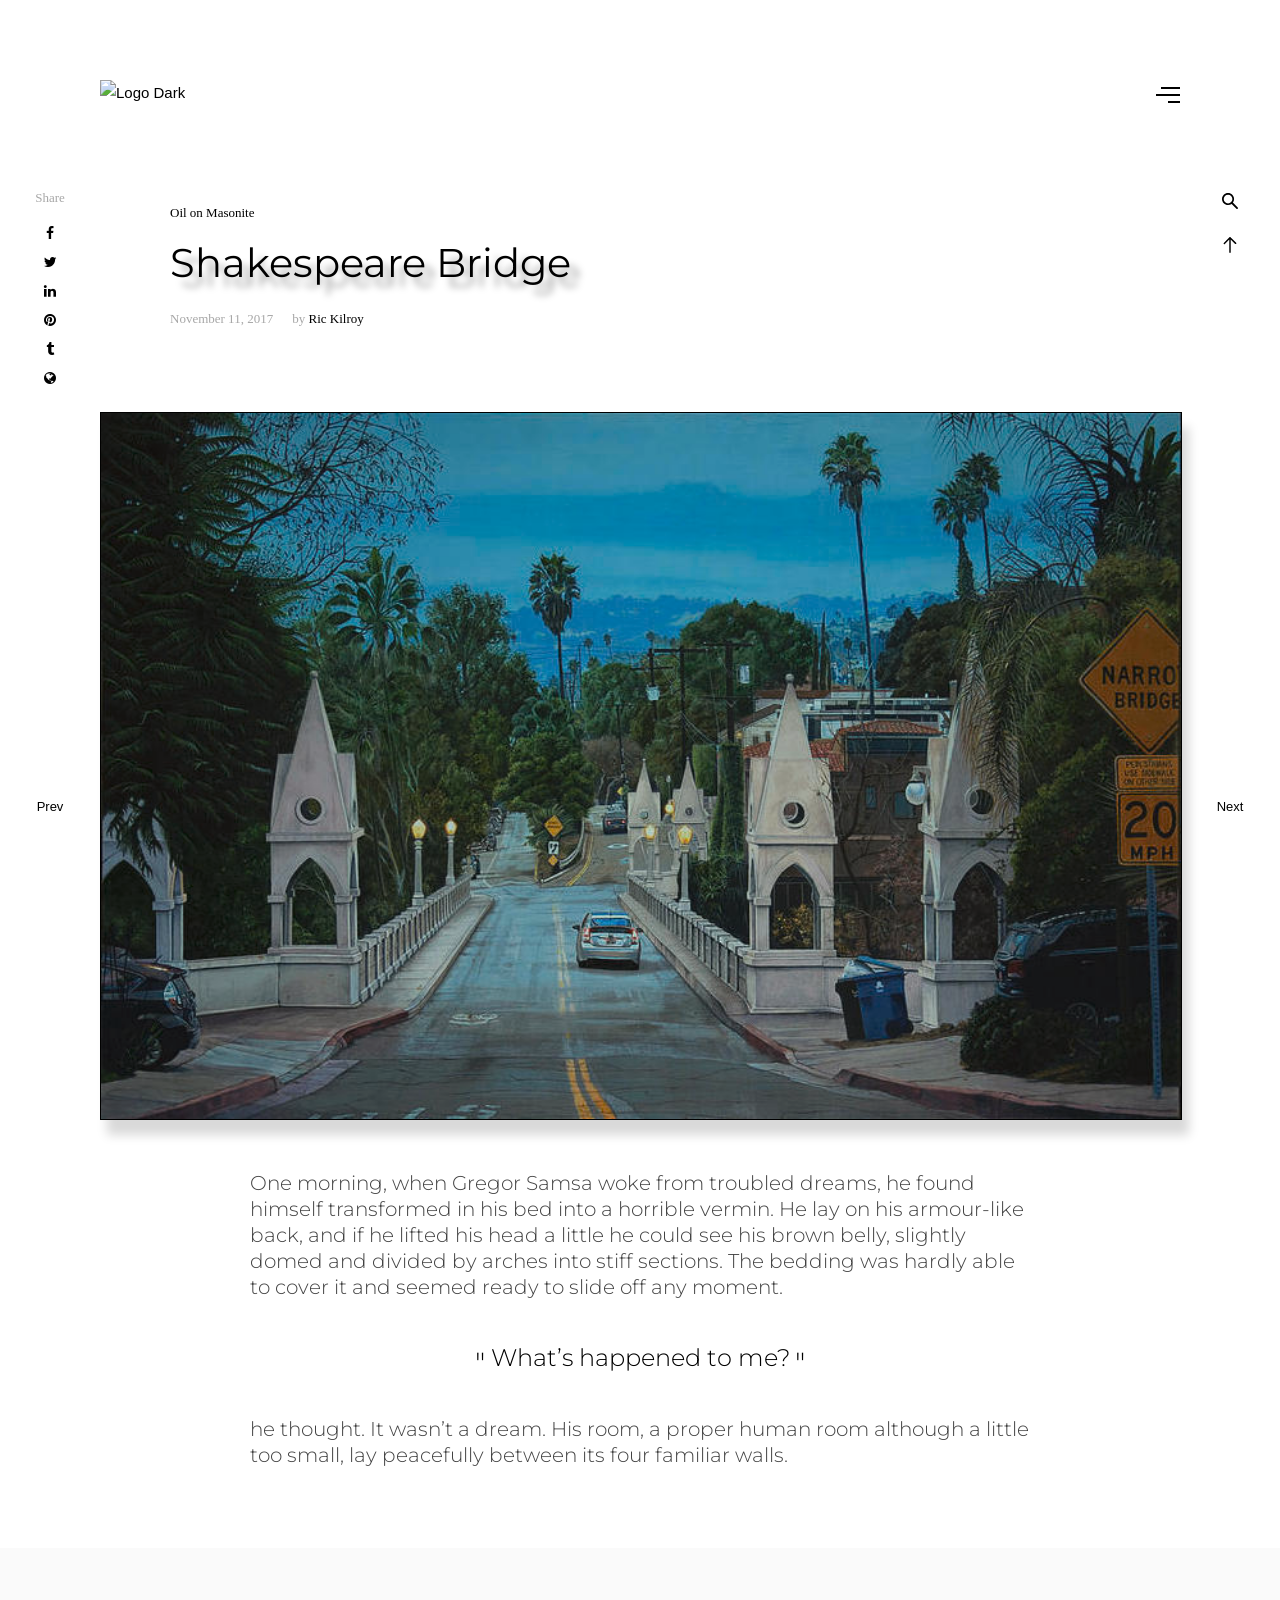
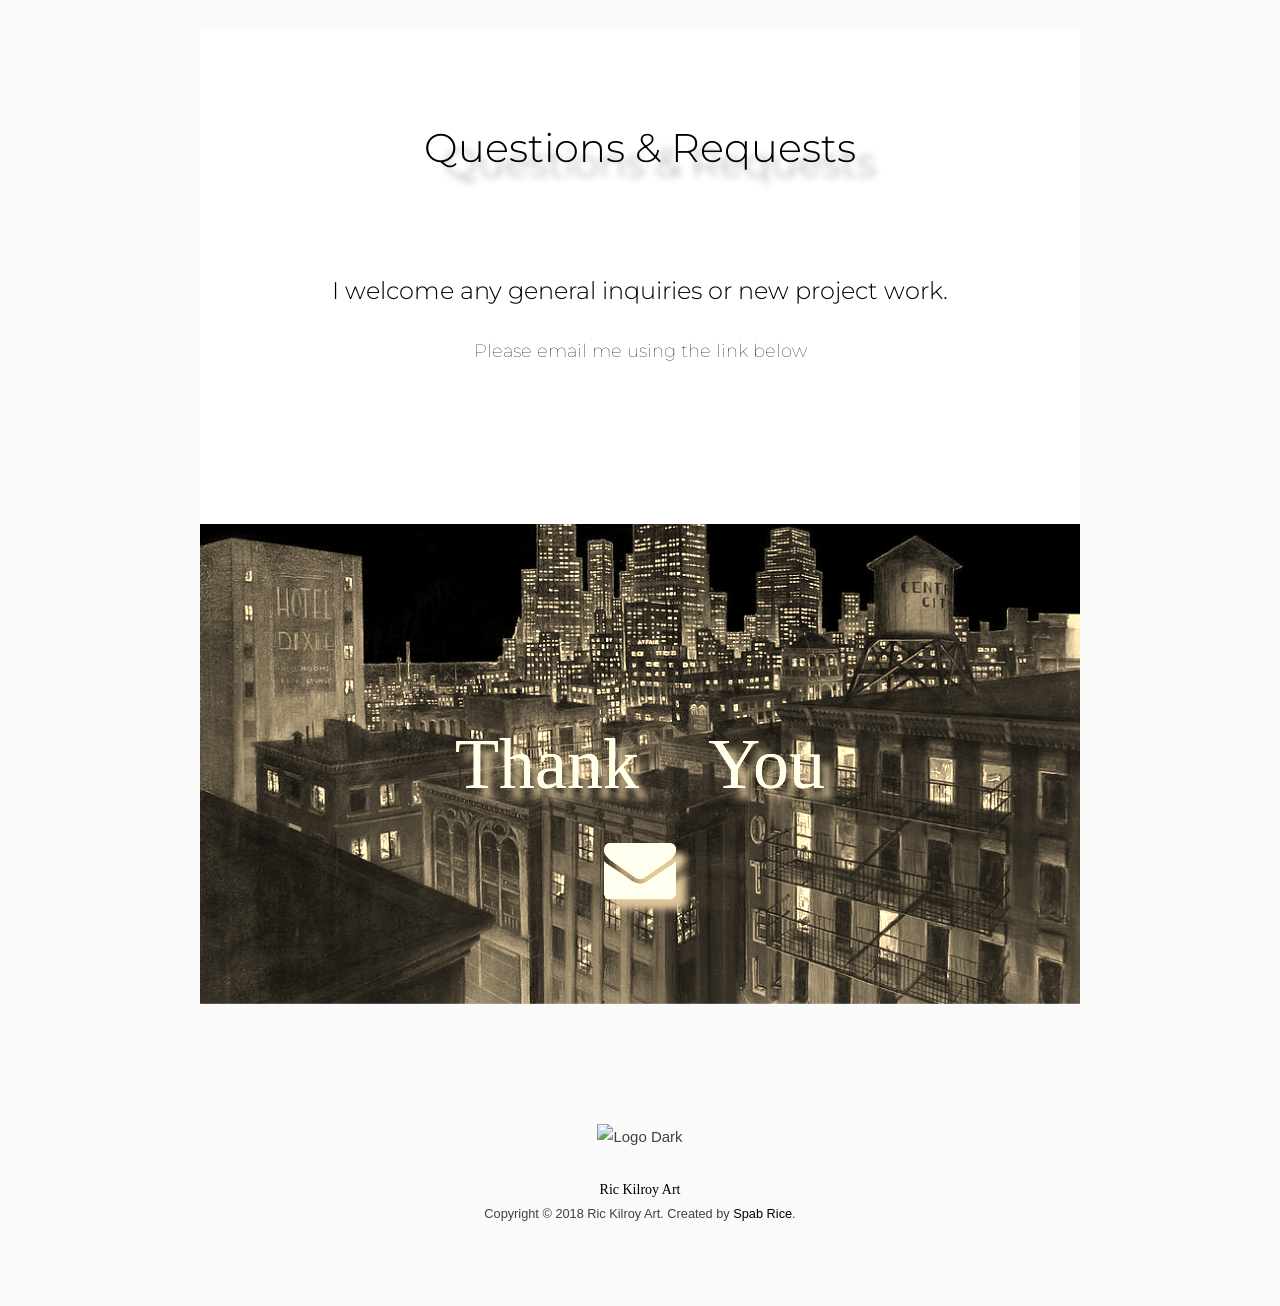
==== ric-kilroy-shakespeare-bridge.html @ 1acb3ccc "Update ric-kilroy-shakespeare-bridge.html" ====
<!doctype html>
<html class="no-js" lang="en-US">
<head>

    <!-- DEFAULT META TAGS -->
    <meta charset="utf-8">
    <meta name="viewport" content="width=device-width, initial-scale=1.0, user-scalable=0" />
    
    <!-- FONTS -->
    <link href="https://fonts.googleapis.com/css?family=Montserrat:100,300,400,600|Roboto+Condensed:300,400,700&display=swap" rel="stylesheet">
	<link rel="stylesheet" id="fontawesome-style-css" href="files/css/font-awesome.min.css" type="text/css" media="all"
	
  />   
    <!-- CSS -->
    <link rel="stylesheet" id="default-style-css"  href="files/css/style.css" type="text/css" media="all" />
    <link rel="stylesheet" id="fontawesome-style-css" href="files/css/font-awesome.min.css" type="text/css" media="all" />
    <link rel="stylesheet" id="ionic-icons-style-css" href="files/css/ionicons.css" type="text/css" media="all" />
    <link rel="stylesheet" id="default-style-css"  href="files/css/custom-kilroy.css" type="text/css" media="all" />
	<link rel="stylesheet" id="isotope-style-css"  href="files/css/isotope.css" type="text/css" media="all" />

	<link rel="stylesheet" id="responsive-css"  href="files/css/mqueries.css" type="text/css" media="all" />
    
    <!-- FAVICON -->
    <link rel="shortcut icon" href="files/uploads/favicon.png"/>
    
    <!-- DOCUMENT TITLE -->
    <title>The Shakespeare Bridge - by Ric Kilroy</title>

</head>

















<body class="loader-dot">

<!-- PAGE LOADER -->
<div id="page-loader">
	<span class="loader-icon"></span>
</div>
<!-- PAGE LOADER -->

<!-- PAGE CONTENT -->
<div id="page-content">
	
	<!-- HEADER -->
	<header id="header">        
		<div class="header-inner clearfix">
			
            <!-- LOGO -->
            <div id="logo">
                <a href="index.html">
                	<img id="dark-logo" src="files/uploads/kilroy-arts-logo-2x.png" srcset="files/uploads/kilroy-arts-logo-2x.png 1x, files/uploads/kilroy-arts-logo-2x.png 2x" alt="Logo Dark">
                </a>
            </div>
                           
			
            <!-- MAIN NAVIGATION -->
            <div id="menu" class="clearfix transition-enabled">
                <div class="menu-actions">
                	<div class="menu-toggle"><span class="hamburger"></span></div>
                </div> <!-- END .menu-actions -->
                
            	<div id="menu-inner">
                    <nav id="main-nav">
                        <ul>
                            <li><a href="index.html">Works</a>
                            	<ul class="sub-menu">
									<li><a href="portfolio-normal-offset.html">Normal Offset</a></li>
									<li><a href="portfolio-random-offset.html">Random Offset</a></li>
									<li><a href="portfolio-sticky-offset.html">Sticky Offset</a></li>
									<li><a href="portfolio-classic.html">Classic</a></li>
									<li><a href="portfolio-metro.html">Metro</a></li>
								</ul>
                            </li>
                            <li><a href="about-main.html">About</a></li>
                            <li><a href="blog-main.html">Blog</a></li>
                            <li><a href="contact-main.html">Contact</a></li>
                        </ul>
                    </nav>
                </div><!-- END #menu-inner -->
            </div><!-- END #menu -->
                  		            
			<div id="header-actions">
            	<div class="header-search">
					<a href="#" class="search-open action-search open-action" data-action="search-overlay">
						<svg class="search" xmlns="http://www.w3.org/2000/svg" viewBox="0 0 43.9 43.9"><path d="M43.1,39.6L29.9,26.4c2-2.7,3.2-6.1,3.2-9.8C33.2,7.4,25.7,0,16.6,0S0,7.4,0,16.6c0,9.2,7.4,16.6,16.6,16.6 c3.7,0,7.1-1.2,9.8-3.2l13.2,13.2c1,1,2.6,1,3.5,0C44.1,42.2,44.1,40.6,43.1,39.6z M4.7,16.6C4.7,10,10,4.7,16.6,4.7 S28.5,10,28.5,16.6c0,6.6-5.3,11.9-11.9,11.9S4.7,23.1,4.7,16.6z"/></svg>
					</a>
          		</div>	
				<div class="header-totop">
					<a class="totop" href="#">
						<svg class="arrow arrow-top" xmlns="http://www.w3.org/2000/svg" viewBox="0 0 43 35.3"><path d="M41,15.7H6.7L18.5,3.9c0.8-0.8,0.8-2,0-2.8c-0.8-0.8-2-0.8-2.8,0L0.6,16.3c-0.2,0.2-0.3,0.4-0.4,0.6c0,0,0,0,0,0.1 c0,0.1-0.1,0.2-0.1,0.2c0,0,0,0.1,0,0.1c0,0.1,0,0.2,0,0.3c0,0,0,0,0,0c0,0,0,0,0,0c0,0,0,0.1,0,0.1c0,0.5,0.2,1.1,0.6,1.5 l15.1,15.1c0.8,0.8,2,0.8,2.8,0c0.8-0.8,0.8-2,0-2.8L6.6,19.6H41c1.1,0,2-0.9,2-2C43,16.6,42.1,15.7,41,15.7z"/></svg>
					</a>
          		</div>
           	</div> <!-- END #header-actions -->
                   		            
        	<div id="header-actions-overlay">
				<a href="" class="action-close header-close"></a>
				
				<!-- Search Sidebar -->
				<div class="action-overlay search-overlay">
					<form role="search" method="get" id="header-searchform" class="searchform" action="#">
						<input type="text" value="" name="s" id="s" placeholder="Enter your search" />
						<input type="submit" id="searchsubmit" value="Search" />
					</form>
					<h6 class="widget-title">Press Enter to start</h6>
				</div>
				
          	
           	</div> <!-- END #header-actions-overlay -->
            
            <div id="header-widget" class="social">
				<ul class="socialmedia-widget">
					<li class="facebook"><a href="https://www.facebook.com/ric.kilroy"></a></li>
					<li class="instagram"><a href="#"></a></li>
					<!-- <li class="twitter"><a href="#"></a></li> -->
					<!-- <li class="dribbble"><a href="#"></a></li> -->
				</ul>
           	</div> <!-- END #header-awidget -->
                    
		</div> <!-- END .header-inner -->
	</header>
	<!-- HEADER -->
    
    
    <!-- HERO & BODY -->
	<div id="hero-and-body">
		
		<!-- HERO  -->
		<section id="hero" class="hero-auto no-bg">
			 
			<div id="page-title" class="wrapper-small image-page-title">
				<span class="post-cat"><a class="cat-link" href="#">Oil on Masonite</a></span>
				<h2 class="post-name gf-mont-100 text-shadow-sm"><strong>Shakespeare Bridge</strong></h2>
				<div class="post-meta">
					<span class="post-date">November 11, 2017</span>
					<div class="meta-author"><span>by</span> <a href="#">Ric Kilroy</a></div>
				</div>
			</div> <!-- END #page-title -->

		</section>
		<!-- HERO -->
                
		
		<!-- PAGEBODY -->
		<section id="page-body">
		
			<div id="blog-single">
			
				<div class="blog-media image-dshadow image-blog-tb-margins"><img src="images/shakespeare-bridge-richard-kilroy.jpg" width="1200" style="display: block; margin-left: auto; margin-right: auto;" alt="Ric Kilroy Art - Shakespeare Bridge"/></div>
				<div class="blog-content wrapper-small gf-mont-300" style="font-size: 20px;">
					<p>One morning, when Gregor Samsa woke from troubled dreams, he found himself transformed in his bed into a horrible vermin. He lay on his armour-like back, and if he lifted his head a little he could see his brown belly, slightly domed and divided by arches into stiff sections. The bedding was hardly able to cover it and seemed ready to slide off any moment. </p>
        
					<blockquote><p class="align-center gf-mont-300">What’s happened to me?</p></blockquote>
					
					<p>he thought. It wasn’t a dream. His room, a proper human room although a little too small, lay peacefully between its four familiar walls. </p>
										
       				<div id="single-share" class="fixed">
						<h6 class="widget-title title-alt">Share</h6>
						<ul class="socialmedia-widget">
							<li class="facebook"><a href="https://www.facebook.com/sharer.php?u=https%3A%2F%2Frbsandoval.github.io%2Frickilroy%2Fric-kilroy-shakespeare-bridge.html" title="facebook"  target="blank" rel="noopener noreferrer"></a></li>
							<li class="twitter"><a href="https://twitter.com/intent/tweet?url=https%3A%2F%2Frbsandoval.github.io%2Frickilroy%2Fric-kilroy-shakespeare-bridge.html&text=Shakespeare+Bridge%2C+Richard+Kilroy+%2CArtist+%2CLos+Angeles+%2CCalifornia.&hashtags=artist,ric-kilroy,richard-kilroy" title="twitter" target="blank"> </a></li>
							<li class="linkedin"><a href="https://www.linkedin.com/shareArticle?mini=true&url=https%3A%2F%2Frbsandoval.github.io%2Frickilroy%2Fric-kilroy-shakespeare-bridge.html&title=Shakespeare+Bridge%2C+Richard+Kilroy+%2CArtist+%2CLos+Angeles.&summary=Los+Feliz%2C+California.++Shakespeare+Bridge+painted+by+Ric+Kilroy.&source=RicKilroyArtist.com" title="linkedIn" target="blank"></a></li>
							<li class="pinterest"><a href="https://www.pinterest.com/pin/create/button/?url=https%3A%2F%2Frbsandoval.github.io%2Frickilroy%2Fric-kilroy-shakespeare-bridge.html&media=https%3A%2F%2Frbsandoval.github.io%2Frickilroy%2Fimages%2Fshakespeare-bridge-richard-kilroy.jpg&description=Shakespeare+Bridge+by+Ric+Kilroy.++Artist+in+Los+Feliz%2C+California.&data-pin-custom='true'" title="pinterest" target="blank"></a></li>
							<li class="tumblr"><a href="https://www.tumblr.com/widgets/share/tool?canonicalUrl=https%3A%2F%2Frbsandoval.github.io%2Frickilroy%2Fric-kilroy-shakespeare-bridge.html&title=Shakespeare+Bridge.&caption=Shakespeare+Bridge+by+Ric+Kilroy.&tags=artist,painter,losangeles,losfeliz,localartist,oilonmasonite,oilpainting,artistforhire" title="tumblr" target="blank"></a></li>
							<li class="url"><a href="https://reddit.com/submit?url=https%3A%2F%2Frbsandoval.github.io%2Frickilroy%2Fric-kilroy-shakespeare-bridge.html&title=Shakespeare+Bridge+by+Ric+Kilroy." title="reddit" target="blank"></a></li>
						</ul>
					</div>

				</div><!-- END .blog-content -->
				
				<div class="wrapper-small">
					<div id="single-pagination" class="blog-pagination fixed">
						<ul class="pagination clearfix">
							<li class="prev"><a href="blog-single-1.html" class="pseudo-ajax">
								<span class="text">Prev</span>
								<span class="page-image"><span><img src="files/uploads/1200x800.jpg" alt="SEO Name" /></span></span>
							</a></li>
							<li class="next "><a href="blog-single-3.html" class="pseudo-ajax">
								<span class="text">Next</span>
								<span class="page-image"><span><img src="files/uploads/1200x800.jpg" alt="SEO Name" /></span></span>
							</a></li>
						</ul>
					</div> <!-- END .single-pagination -->
				</div> <!-- END .wrapper-small -->
           
           
           		<div id="blog-comments" class="fullwidth-section forcefullwidth">
					<div class="fullwidth-content">
						   
							<section id="hero" class="text-center">
									<h2 class="email-header text-shadow-lg"style="padding:100px 0px 50px;">
										Questions & Requests</h2>
									<h4 class="gf-mont-300"> I welcome any general inquiries or new project work.<br><br>
									<h5 class="gf-mont-100">Please email me using the link below <h5>
									</h4>
										<div class="spacer-big"></div>
										<div class="spacer-big"></div>  
							  <!-- <div class="page-title"> -->
									<div class="fullwidth-section text-light parallax-section sepia" 
									data-parallax-image="images/cityscape-richard-kilroy-parallax.png">
										<h1 class="font-effect-outline text-center text-shadow-sm text-white" style="font-size: 72px !important; font-family: 'rock+salt', cursive !important;">
											Thank&emsp;You
												<div class="spacer-mini"></div>  
											<a href="mailto:Ric Kilroy Art<rickkilroy@yahoo.com>?subject=Question from rickilroy.com&amp;body=Dear Ric," class="fa fa-envelope"></a>
										</h1> 		
										<!-- filter: alpha(opacity=100);  save this in case -->
										<!-- </div> -->
							</section>
     <!-- FOOTER -->  
	 		<div class="footer-inner text-center"> 
						 <p><img src="files/uploads/kilroy-arts-logo-2x.png" srcset="files/uploads/files/uploads/kilroy-arts-logo-2x.png, files/uploads/kilroy-arts-logo-2x.png 2x" alt="Logo Dark"></p>
						 <h6><strong>Ric Kilroy Art</strong></h6>
						 <small>Copyright © 2018 Ric Kilroy Art. Created by <a href="http://www.spab-rice.com">Spab Rice</a>.</small>
			</div>
	 <!-- FOOTER -->              
           				
					</div>
				</div> <!-- END #blog-comments .fullwidth-section -->
    
			</div><!-- END #blog-single -->
		  	
		</section>
		<!-- PAGEBODY -->
 
	</div>
    <!-- HERO & BODY -->  
           

    
</div> <!-- END #page-content -->
<!-- PAGE CONTENT -->

<!-- SCRIPTS -->
<script src="files/js/jquery-1.12.4.min.js"></script>
<script src="files/js/plugins.js"></script>
<script src="files/js/jquery.imagesloaded.min.js"></script>
<script src="files/js/jquery.isotope.min.js"></script>
<script src="files/js/script.js"></script>
<script src="files/js/jquery.backgroundparallax.min.js"></script>
<script src="files/js/tweenMax.js"></script>

</body>
</html>
---- files/css/style.css ----
/*-----------------------------------------------------------------------------------



		! ! !    R E A D   T H I S    ! ! ! 
		-----------------
		
		It's recomended to use/create a custom css file (ore place them at the end of this file) 
		to do you customizations in order to easily update the main css files without loosing your changes
				


/* -----------------------------------------------------------------------------------

	0.	RESET & CLEARFIX
	1.	BASICS (body, headers, links, etc)ml
	2. 	GENERAL ELEMENTSr
	3.	HEADER
	4.	FOOTER
	5. 	MENU
	6. 	MENU TOGGLE (Hamburger)
	7. 	HEADER / MENU OPTIONS
	8. 	HERO / PAGETITLE
	9. 	PORTFOLIOt
	10. BLOG
	11. COMMENTS
	12. PAGE LOADER-
	13. PAGINATION
	14. EXTERN PLUGINS (smartscroll,masonry,revolution slider, owl)
	15. COLUMNS SECTION
	16. FULLWIDTH SECTION
	17. THUMB OVERLAY EFFECT
	18. ANIMATIONS (portfolio, hero, text, ...)
	19. ELEMENTS / SHORTCODES
	20. WIDGETS
	21. LOGO ADAPTATIONS
	
----------------------------------------------------------------------------------- */



/*---------------------------------------------- 

0. RESET & CLEARFIX

------------------------------------------------*/
html, body, div, span, applet, object, iframe,
h1, h2, h3, h4, h5, h6, p, blockquote, pre,
a, abbr, acronym, address, big, cite, code,
del, dfn, em, font, img, ins, kbd, q, s, samp,
small, strike, strong, sub, sup, tt, var,figure,
b, u, i, center,
dl, dt, dd, ol, ul, li,
fieldset, form, label, legend,
table, caption, tbody, tfoot, thead, tr, th, td {
	margin: 0;
	padding: 0;
	border: 0;
	outline: 0;
	font-size: 100%; }
	
ol, ul  { list-style: none; }

:focus  { outline: 0; }

/* deleting the default appearence for form elements */
input[type=text], input[type=password], input[type=submit], input[type=number], input[type=button], textarea, button, select { -moz-appearance: none; -webkit-appearance: none; }

/* HTML5 display definitions */
article, aside, details, figure, footer, header, hgroup, menu, nav, section, dialog { display: block; }
audio, canvas, video { display: inline-block; }
audio:not([controls]) { display: none; }
[hidden] { display: none; visibility: hidden; }

.clearfix::after { content: ""; display: block; clear: both; visibility: hidden; font-size: 0;  height: 0; }
.clearfix { *display: inline-block; height: 1%; }
.clear { clear: both; display: block; font-size: 0;	height: 0; line-height: 0; width:100%; }


/*---------------------------------------------- 

1. BASICS

------------------------------------------------*/
html {
	height: 100%;
	font-size: 100%;
	-webkit-text-size-adjust: 100%; /* Prevent iOS text size adjust on orientation change without disabling user zoom */
	-ms-text-size-adjust: 100%;
	overflow-x: hidden;
	}
	html.disablescroll { overflow: hidden; } /* SPAB RICE */

body {
	font-family: 'Roboto', 'Helvetica Neue', Helvetica, Arial, sans-serif; 
	font-weight: 300;
	font-size: 15px; 
	line-height: 26px;
	color: rgba(0,0,0,0.74); 
	text-align: left; 
	background: #ffffff;
	min-height: 100%;
	}
	.text-light { color: rgba(255,255,255,0.81); }

::selection { background:rgba(0,0,0,1); color:#ffffff; }
::-moz-selection { background:rgba(0,0,0,1); color:#ffffff; }
::-webkit-selection { background:rgba(0,0,0,1); color:#ffffff; }

.text-light ::selection { background:rgba(255,255,255,1); color:#000000; }
.text-light ::-moz-selection { background:rgba(255,255,255,1); color:#000000; }
.text-light ::-webkit-selection { background:rgba(255,255,255,1); color:#000000; }


/* Headings
---------------------------------------- */
h1, h2, h3, h4, h5, h6,
.h1, .h2, .h3, .h4, .h5, .h6 {
	font-family: 'Roboto'; 
	font-weight: 300;
	color: #000000;
	}
	h1 i, h2 i, h3 i, h4 i, h5 i, h6 i, h1 em, h2 em, h3 em, h4 em, h5 em, h6 em { font-style: italic; }
	h1 b, h2 b, h3 b, h4 b, h5 b, h6 b, h1 strong, h2 strong, h3 strong, h4 strong, h5 strong, h6 strong { font-weight: 400; }
	.text-light h1:not(.colored), .text-light h2:not(.colored), .text-light h3:not(.colored), .text-light h4:not(.colored), .text-light h5:not(.colored), .text-light h6:not(.colored),
	h1.text-light:not(.colored), h2.text-light:not(.colored), h3.text-light:not(.colored), h4.text-light:not(.colored), h5.text-light:not(.colored), h6.text-light:not(.colored),
	.text-light .h1:not(.colored), .text-light .h2:not(.colored), .text-light .h3:not(.colored), .text-light .h4:not(.colored), .text-light .h5:not(.colored), .text-light .h6:not(.colored) { color: #ffffff; }

h1, .h1 { font-size: 66px; line-height: 86px; }
h2, .h2 { font-size: 40px; line-height: 54px; }
h3, .h3 { font-size: 32px; line-height: 42px; }
h4, .h4 { font-size: 24px; line-height: 32px; }
h5, .h5 { font-size: 18px; line-height: 25px; }
h6, .h6 { font-size: 14px; line-height: 20px; }

/* Headers Spacing */
div h1, div h2, div h3, div h4, div h5, div h6 { margin-top: 30px; }
i + h1, i + h2, i + h3, i + h4, i + h5, i + h6 { margin-top: 15px; }
div h1:first-child, div h2:first-child { margin-top: -0.18em; }
div h1:last-child, div h2:last-child { margin-bottom: -0.18em; }
div h3:first-child, div h4:first-child { margin-top: -0.15em; }
div h3:last-child, div h4:last-child { margin-bottom: -0.15em; }
div h5:first-child, div h6:first-child { margin-top: -0.12em; }
div h5:last-child, div h6:last-child { margin-bottom: -0.12em; }
/* delete margin for the big spacings */

h1 + h1, h1 + h2, h1 + h3, h1 + h4, h1 + h5, h1 + h6,
h2 + h1, h2 + h2, h2 + h3, h2 + h4, h2 + h5, h2 + h6,
h3 + h1, h3 + h2, h3 + h3, h3 + h4, h3 + h5, h3 + h6,
h4 + h1, h4 + h2, h4 + h3, h4 + h4, h4 + h5, h4 + h6,
h5 + h1, h5 + h2, h5 + h3, h5 + h4, h5 + h5, h5 + h6,
h6 + h1, h6 + h2, h6 + h3, h6 + h4, h6 + h5, h6 + h6 { margin-top: 0px; }
	
.title-alt { 
	color: rgba(0,0,0,0.35); 
	}
	.text-light .title-alt { color: rgba(255,255,255,0.4) !important; }
	.title-alt b, .title-alt strong, strong .title-alt { font-weight: 400; }

.uppercase, .title-alt.uppercase { text-transform: uppercase; letter-spacing: 0.08em; }

/* headings with link */
h1:not(.product-name) a, h2:not(.product-name) a, h3:not(.product-name) a, h4:not(.product-name) a, h5:not(.product-name) a, h6:not(.product-name) a { 
	color: #000000 !important; 
	transition: background-size 0.3s ease;
	background-image: linear-gradient(#000000, #000000);
	background-size: 0% 2px;
	background-position: left bottom;
	background-repeat: no-repeat;
	}
	h1 a, .h1 a { background-size: 0% 3px;  }
	h1:not(.product-name) a:hover, h2:not(.product-name) a:hover, h3:not(.product-name) a:hover, h4:not(.product-name) a:hover, h5:not(.product-name) a:hover, h6:not(.product-name) a:hover { background-size: 100% 2px;  }
	h1 a:hover, .h1 a:hover { background-size: 100% 3px;  }
.text-light h1:not(.product-name) a, .text-light h2:not(.product-name) a, .text-light h3:not(.product-name) a, .text-light h4:not(.product-name) a, .text-light h5:not(.product-name) a, .text-light h6:not(.product-name) a { color: #ffffff !important; background-image: linear-gradient(#ffffff, #ffffff); }

.notfound {
	font-size: 150px;
	line-height: 190px;
}



/* Forms
---------------------------------------- */
::-webkit-input-placeholder { color: #000000; opacity: 0.35; transition: all 0.3s ease; }
:-moz-placeholder { color: #000000; opacity: 0.35; transition: all 0.3s ease; }
::-moz-placeholder { color: #000000; opacity: 0.35; transition: all 0.3s ease; }
:-ms-input-placeholder { color: #000000; opacity: 0.35; transition: all 0.3s ease; }

.text-light ::-webkit-input-placeholder { color: #ffffff; }
.text-light :-moz-placeholder { color: #ffffff; }
.text-light ::-moz-placeholder { color: #ffffff; }
.text-light :-ms-input-placeholder { color: #ffffff; }

input[type=text], input[type=password], input[type=email], input[type=number],input[type=tel],input[type=date], textarea {
	font-family: 'Roboto'; 
	font-weight: 400;
	font-size: 14px;
	background: transparent;
	border: none;
	border-bottom: 2px solid rgba(0,0,0,0.20);
	line-height: 24px;
	height: 24px;
	color: #000000;
	padding: 0px 0px 5px 0;
	transition: all 200ms ease;
	-moz-border-radius:0px; 
	-khtml-border-radius:0px; 
	-webkit-border-radius:0px;
	border-radius: 0px;
	resize: none;
	}

	.text-light:not(.transparent) input[type=text], .text-light:not(.transparent) input[type=password], .text-light:not(.transparent) input[type=email], .text-light:not(.transparent) input[type=number], .text-light:not(.transparent) input[type=tel], .text-light:not(.transparent) input[type=date], .text-light:not(.transparent) textarea { color: #ffffff; border-color: rgba(255,255,255,0.25); }

	input[type=text]:focus, input[type=password]:focus, input[type=email]:focus, input[type=number]:focus,input[type=tel]:focus,input[type=date]:focus, textarea:focus { border-color: #000000; }
	.text-light:not(.transparent) input[type=text]:focus, .text-light:not(.transparent) input[type=password]:focus, .text-light:not(.transparent) input[type=email]:focus, .text-light:not(.transparent) input[type=number]:focus, .text-light:not(.transparent) input[type=tel]:focus, .text-light:not(.transparent) input[type=date]:focus, .text-light:not(.transparent) textarea:focus { border-color: #ffffff; }

input[type=text].wpcf7-not-valid, input[type=password].wpcf7-not-valid, input[type=email].wpcf7-not-valid, input[type=number].wpcf7-not-valid, input[type=tel].wpcf7-not-valid,input[type=date].wpcf7-not-valid, textarea.wpcf7-not-valid,
.woocommerce-invalid input[type=text], .woocommerce-invalid input[type=password], .woocommerce-invalid input[type=email], .woocommerce-invalid input[type=number], .woocommerce-invalid input[type=tel],.woocommerce-invalid input[type=date], .woocommerce-invalid textarea,
input.false[type=text], input.false[type=password], input.false[type=email], input.false[type=tel],  input.false[type=number], textarea.false,
.check-error input[type=text], .check-error input[type=password], .check-error input[type=email], .check-error input[type=tel],.check-error input[type=date],  .check-error input[type=number], .check-error textarea { border-color: #fa4d5a !important; }

input[type=text], input[type=password], input[type=email], input[type=tel], input[type=date] { width: 100%; max-width: calc(100% - 0px); }
textarea { width: 100%; min-height: 10rem; max-width: calc(100% - 0px); }

input[type=submit], input[type=button], .button, button {
	cursor: pointer;
	display: inline-block;
	font-family: 'Roboto';
	font-weight: 400;
	font-size: 12px;
	line-height: 16px;
	text-align: center;
	margin-bottom: 5px;
    transition: all 0.2s ease;
	color: #ffffff;
	padding: 14px 40px;
	background: #000000;
	border: none;
	position: relative;
	border-radius: 0px;
	-moz-border-radius:0px; 
	-khtml-border-radius:0px; 
	-webkit-border-radius:0px;
	}
	.text-light input[type=submit], .text-light input[type=button], .text-light .button, .text-light button {  background: #ffffff; color: #000000; }

input[type=submit]:hover, input[type=button]:hover, .button:hover, button:hover { background: rgba(0,0,0,0.7); color: #ffffff;  }
.text-light input[type=submit]:hover, .text-light input[type=button]:hover, .text-light .button:hover, .text-light button:hover { background: rgba(255,255,255,0.75); color: #000000;  }
	
select {
	background: transparent;
	border: none;
	border-bottom: 2px solid rgba(0,0,0,0.20);
	font-size: 14px;
	font-weight: 300;
	line-height: 35px;
	height: 35px;
	width: auto;
	max-width: 100%;
	text-overflow: ellipsis;
	padding: 0 15px 0 0px;
	color: #000000;
	-moz-border-radius:0px; 
	-khtml-border-radius:0px; 
	-webkit-border-radius:0px;
	border-radius: 0px;
	min-width: 120px;
	background-image:url(../assets/select-arrow.png);
  	background-position: center right;
	background-repeat: no-repeat;
	-webkit-background-size:11px 8px;
	-moz-background-size:11px 8px;
	-o-background-size:11px 8px;
	background-size:11px 8px;
	}
	.text-light select { color: #ffffff; border-color: #fa4d5a; background-image:url(../assets/select-arrow-light.png); }
	
select option {
	cursor: pointer;
	padding: 5px 7px;
	}
	
label {
	font-weight: 300;
	font-size: 15px;
	width: 100%;
	color: rgba(0,0,0,0.35);
	display: block;
	transition: color 0.2s ease;
	}
	.text-light label { color: rgba(255,255,255,0.4); }
	.form-row.check-error label { color: #fa4d5a; }

label input + span, input[type=radio] + label, input[type=checkbox] + label {
	font-size: 0.9em;
	color: #000000;
	display:inline-block;
	margin-left: 5px;
	display: inline-block;
	width: auto;
	}
	.text-light label input + span, .text-light input[type=radio] + label, .text-light input[type=checkbox] + label { color: #ffffff; }
	
label abbr { 
	color: rgba(0,0,0,0.35);
	text-decoration: none;
	}
	.text-light abbr { color: rgba(255,255,255,0.4); }
	
form {
	margin-top: 20px;
	padding: 1px 0 0 0;			/* work around for margin from form-row */
	}
	div form:first-child { margin: 0;}
	
form .form-row {
	margin-top: 20px;
	position: relative;
	}
	div form:first-child .form-row:first-child,
	div form:first-child .form-row.one-half:nth-child(2),
	div form:first-child .form-row.one-third:nth-child(2), div form:first-child .form-row.one-third:nth-child(3), div form:first-child .form-row.two-third:nth-child(2),
	div form:first-child .form-row.one-fourth:nth-child(2), div form:first-child .form-row.one-fourth:nth-child(3), div form:first-child .form-row.one-fourth:nth-child(4), div form:first-child .form-row.two-fourth:nth-child(2), div form:first-child .form-row.two-fourth:nth-child(3),
	#reply-title + form:first-child .form-row:first-child { margin-top: 0px; }
	
.form-row.hidden {
	display: none;
	}
	
form .form-submit {
	margin-top: 30px;
	}	
	
form .form-note {
	position: fixed;
	width: 300px;
	top: 50%;
	left: 50%;
	-webkit-transform: translateY(-50%) translateX(-50%); 
	-moz-transform: translateY(-50%) translateX(-50%); 
	-ms-transform: translateY(-50%) translateX(-50%); 
	-o-transform: translateY(-50%) translateX(-50%); 
	transform: translateY(-50%) translateX(-50%);
	-webkit-box-sizing:border-box;
	-moz-box-sizing:border-box;
	-ms-box-sizing:border-box;
	box-sizing:border-box;
	z-index: 10;
	display: none;
	color: #ffffff;
	text-align: center;
	}

form .form-note .alert-error, form .form-note .alert-confirm {
	background: #fa4d5a;
	padding: 17px 0px;
	width: 100%;
	}
	form .form-note .alert-confirm {
	background: #38e394;
	}
	
form .form-note.visible {
	-webkit-animation: show-hide 5s 1;
  	-moz-animation: show-hide 5s 1;
  	-ms-animation: show-hide 5s 1;
    animation: show-hide 5s 1;
	}
	@-webkit-keyframes show-hide{0%{opacity:0;visibility: visible;}20%{opacity:1;}80%{opacity:1;}100%{opacity:0;visibility: hidden;}}
	@-moz-keyframes show-hide{0%{opacity:0;visibility: visible;}20%{opacity:1;}80%{opacity:1;}100%{opacity:0;visibility: hidden;}}
	@keyframes show-hide{0%{opacity:0;visibility: visible;}20%{opacity:1;}80%{opacity:1;}100%{opacity:0;visibility: hidden;}}


/* contact form 7 */
.wpcf7-not-valid-tip { display: none !important; }

body:not(.loader-dot):not(.loader-pumping) div.wpcf7 .ajax-loader {
	position: relative;
	width: 2px;
  	height: 30px;
  	-webkit-transform: rotateZ(45deg);
  	-moz-transform: rotateZ(45deg);
  	-o-transform: rotateZ(45deg);
  	-ms-transform: rotateZ(45deg);
  	transform: rotateZ(45deg);
	background: rgba(0,0,0,0.06);
	overflow: hidden;
	margin-left: 30px;
	}
	body:not(.loader-dot):not(.loader-pumping) .text-light div.wpcf7 .ajax-loader { background: rgba(255,255,255,0.12); }

body:not(.loader-dot):not(.loader-pumping) div.wpcf7 .ajax-loader::before {
	content:"";
	position: absolute;
  	top: 0px;
  	left: 0px;
  	width: 100%;
  	height: 100%;
	background: #000000;
	-webkit-animation: loader_line_anim 0.7s cubic-bezier(0.2, 0.6, 0.3, 1) infinite;
  	-moz-animation: loader_line_anim 0.7s cubic-bezier(0.2, 0.6, 0.3, 1) infinite;
  	-o-animation: loader_line_anim 0.7s cubic-bezier(0.2, 0.6, 0.3, 1) infinite;
  	-ms-animation: loader_line_anim 0.7s cubic-bezier(0.2, 0.6, 0.3, 1) infinite;
  	animation: loader_line_anim 0.7s cubic-bezier(0.2, 0.6, 0.3, 1) infinite;
	}
	body:not(.loader-dot):not(.loader-pumping) .text-light div.wpcf7 .ajax-loader::before { background: #ffffff; }

/* loader-dot style */
body.loader-dot div.wpcf7 .ajax-loader {
	position: relative;
	width: 22px;
  	height: 5px;
	margin-left: 10px;
	background: none;
	}

body.loader-dot div.wpcf7 .ajax-loader::before {
	content: "";
  	position: absolute;
  	top: 0px;
  	left: 0px;
  	width: 4px;
  	height: 4px;
  	-webkit-animation: loader_dot_anim 1.2s cubic-bezier(0.2, 0.6, 0.3, 1) infinite;
  	-moz-animation: loader_dot_anim 1.2s cubic-bezier(0.2, 0.6, 0.3, 1) infinite;
  	-o-animation: loader_dot_anim 1.2s cubic-bezier(0.2, 0.6, 0.3, 1) infinite;
  	-ms-animation: loader_dot_anim 1.2s cubic-bezier(0.2, 0.6, 0.3, 1) infinite;
  	animation: loader_dot_anim 1.2s cubic-bezier(0.2, 0.6, 0.3, 1) infinite;
	background: #000000;
	border-radius: 5px;
	}
	body.loader-dot .text-light div.wpcf7 .ajax-loader::before { background: #ffffff; }

.wpcf7-response-output {
	display:block !important;
	border: none !important;
	color: #ffffff !important;
	margin: 0 !important;
	padding: 25px !important;
	position: fixed;
	width: 300px;
	background: #fa4d5a;
	top: 50%;
	left: 50%;
	-webkit-transform: translateY(-50%) translateX(-50%); 
	-moz-transform: translateY(-50%) translateX(-50%); 
	-ms-transform: translateY(-50%) translateX(-50%); 
	-o-transform: translateY(-50%) translateX(-50%); 
	transform: translateY(-50%) translateX(-50%);
	-webkit-box-sizing:border-box;
	-moz-box-sizing:border-box;
	-ms-box-sizing:border-box;
	box-sizing:border-box;
	opacity: 0;
	visibility: hidden;
	}
	.wpcf7-response-output.wpcf7-mail-sent-ok { background: #3ae285; }
	.wpcf7-form.invalid .wpcf7-response-output, .wpcf7-form.sent .wpcf7-response-output {
	-webkit-animation: error_message_show 3.7s cubic-bezier(0.2, 0.6, 0.3, 1) ;
  	-moz-animation: error_message_show 3.7s cubic-bezier(0.2, 0.6, 0.3, 1) ;
  	-o-animation: error_message_show 3.7s cubic-bezier(0.2, 0.6, 0.3, 1) ;
  	-ms-animation: error_message_show 3.7s cubic-bezier(0.2, 0.6, 0.3, 1) ;
  	animation: error_message_show 3.7s cubic-bezier(0.2, 0.6, 0.3, 1) ;
	}

	@-webkit-keyframes error_message_show {
	  0% { opacity: 0; visibility: hidden; }
	  10% { opacity: 1; visibility: visible; }
	  90% { opacity: 1; visibility: visible; }
	  100% { opacity: 0; visibility: hidden; }
	}
	@-moz-keyframes error_message_show {
	   0% { opacity: 0; visibility: hidden; }
	  10% { opacity: 1; visibility: visible; }
	  90% { opacity: 1; visibility: visible; }
	  100% { opacity: 0; visibility: hidden; }
	}
	@keyframes error_message_show {
	  0% { opacity: 0; visibility: hidden; }
	  10% { opacity: 1; visibility: visible; }
	  90% { opacity: 1; visibility: visible; }
	  100% { opacity: 0; visibility: hidden; }
	}


/* Table
---------------------------------------- */
table {
	margin-top: 20px;
	border-collapse: collapse;
	/*table-layout: fixed;*/
	width: 100%;
	max-width: 100%;
	}
	div table:first-child { margin-top: 0px; }

table th {
	font-family: 'Roboto'; 
	font-weight: 400;
	color: #000000;
	font-size: 13px;
	line-height: 1.2em;
	}
	.text-light table th { color: #ffffff; }

table tr { 
	border-bottom: 2px solid rgba(0,0,0,0.2);
	}
	.text-light table tr { border-color: rgba(255,255,255,0.25) !important; }
	
table tbody td, table tbody th, table tfoot td { 
	padding: 10px 0 ;
	}	
	table tbody tr:first-child td, table tbody tr:first-child th { padding-top: 0px; }
	table thead + tbody tr:first-child td { padding-top: 10px; }
	table thead th { padding-bottom: 10px; }	
	
table thead tr th:last-child,
table tbody tr td:last-child,
table tfoot tr td:last-child { text-align: right; }

.table-scroll {
	max-width: 100%;
	overflow-y: auto;
	margin-top: 20px;
	}
	div .table-scroll:first-child { margin-top: 0px; }
	
.table-scroll table {
	min-width: 550px;
	}


/* Links
---------------------------------------- */
a {
	text-decoration: none;
	cursor: pointer;
	-webkit-tap-highlight-color:rgba(0,0,0,0.0);
	color: #000000;
	transition: all 0.2s ease;
	}
	a:hover { color: rgba(0,0,0,0.5); }
	
	.text-light a, a.text-light, .text-dark a.text-light  { color: #ffffff; }
	.text-light a:hover, a.text-light:hover, .text-dark a.text-light:hover  { color: rgba(255,255,255,0.5); }

p a:not(.entry-navigation__item):not(.post-edit-link):not(.fancybox):not(.button):not(.image-text-link) {
	border-bottom: 2px solid rgba(0,0,0,0.2);
	color: #000000;
	}
	p a:not(.entry-navigation__item):not(.post-edit-link):not(.fancybox):not(.button):not(.image-text-link):hover { border-color: #000000; }
	.text-light p a:not(.entry-navigation__item):not(.post-edit-link):not(.fancybox):not(.button):not(.image-text-link) { border-color: rgba(255,255,255,0.25); color: #ffffff; }
	.text-light p a:not(.entry-navigation__item):not(.post-edit-link):not(.fancybox):not(.button):not(.image-text-link):hover { border-color: #ffffff; }
	
blockquote p a { border: none; }



/* Embedded content
---------------------------------------- */
img, object, video, audio {
	max-width: 100%; 
	height: auto;
	display: inline-block;
	margin:0;
    vertical-align:top;
	}
	
/*img {
	width: auto;
	max-width: 100%; 
	border: 0;
	-ms-interpolation-mode: bicubic;
	}*/

p img { margin-top: 25px; }
p img:first-child { margin-top: 0px; }
img.alignleft { margin: 3px 25px 25px 0; float: left; }
img.alignright { margin: 3px 0px 25px 25px; float: right; }

p + video, p + audio {
	margin-top: 25px;
	}


/* Lists
---------------------------------------- */
ul {
	margin-top: 15px;
	margin-left: 30px;
	list-style: disc;
	}
	ul.nolist { list-style: none; margin-left: 0px;  }
	div ul:first-child, li ul:first-child { margin-top: 0px; }
	
ol {
	margin-top: 15px;
	margin-left: 30px;
	list-style: decimal;
	}
	div ol:first-child, li ol:first-child { margin-top: 0px; }

ul li, ol li {
	margin-top: 8px;
	}

ul.biglist li, ol.biglist li, ul.nolist li, ol.nolist li {
	color: #000000;
	}
	.text-light ul.biglist li, .text-light ol.biglist li, .text-light ul.nolist li, .text-light ol.nolist li { color: #ffffff; }

ul.biglist li, ol.biglist li {
	font-size: 18px; 
	line-height: 28px;
	margin-top: 12px;
	}
	
ul li:first-child, ol li:first-child { margin-top: 0px; }	


/* Others
---------------------------------------- */
p { 
	margin-top: 15px; 
	}
	div p:first-child {  margin-top: 0px; }	
	
strong, b, dt {
	font-weight: 400;
}

i, dfn, em {
	font-style: italic;
	}

blockquote {
	font-family: 'Roboto'; 
	font-weight: 300;
	font-size: 24px; 
	line-height: 36px;
	color: #000000;
	position: relative;
	max-width: 1200px;
	margin: 40px auto;
	}
	#page-title blockquote { font-size: 36px; line-height: 54px; }
	.column:not(.one-full):not(.one-half) blockquote,
	.single-content blockquote,
	sidebar blockquote { font-size: 20px; line-height: 32px; }
	[class*='wrapper'] blockquote { max-width: 100%; }
	.text-light blockquote, blockquote.text-light { color: #ffffff; }
	div blockquote:first-child { margin-top: 0px; }
	div blockquote:last-child { margin-bottom: 0px; }
	
blockquote > p:first-of-type::before, blockquote > p:first-of-type::after { 
	content: '"';
	font-size: 1.2em;
	line-height: 0;
	vertical-align: -0.25em;
	margin-right: .2em;
	}
	blockquote > p:first-of-type::after { 
	margin-right: 0;
	margin-left: .2em;
	}
	
cite {
	font-size: 16px;
	line-height: 24px;
	font-family: 'Roboto';
	font-weight: 400;
	letter-spacing: 0em;
	font-style: normal;
	margin-top: 15px;
	}
	
blockquote figure {
	margin: 20px auto 0 auto;
	width: 80px;
	height: 80px;
	border-radius: 60px;
	overflow: hidden;
	text-align: center;
	}

blockquote p {
	margin: 0;
	}
	
pre {
	padding: 15px;
	margin-top: 20px;
	font-size: 13px;
	line-height: 18px;
	background: rgba(0,0,0,0.06);
	display: block;
	border-radius: 2px;
	overflow-x: auto;
	}
	.text-light pre { background: rgba(255,255,255,0.12); }
	div pre:first-child { margin-top: 0px; }

code, kbd, tt {
	padding: 0 7px 0 5px;
	display: inline-block;
	border-radius: 2px;
	background: #000000;
	color: #ffffff;
	font-size: 13px;
	line-height: 18px;
	position: relative;
	top: -1px;
	}
	.text-light code, .text-light kbd, .text-light tt { background: #ffffff; color: #000000; }
	
big {
	font-size: 1.2em;
	line-height: 1.5em;
	}

small {
	font-size: 0.85em;
	line-height: 1.2em;
	}

h1 small, h2 small, h3 small, h4 small {
	font-size: 0.6em;
	}

h5 small {
	font-size: 0.75em;
	}

h6 small {
	font-size: 0.85em;
	}

small a {
	border-bottom-width: 1px !important;
	}

mark {
	background: #000000;
	color: #ffffff;
	font-weight: 400;
	padding: 0 2px;
	}
	.text-light mark { background: #ffffff; color: #000000; }

.google-map {
	height: 400px;
}


/*---------------------------------------------- 

2. GENERAL ELEMENTS

------------------------------------------------*/
#page-content {
	overflow: hidden;
	margin: 0;
	min-width: 1200px;
	max-width: 100%;
	min-height: 101vh;
	}
	.loading-end #page-content { min-height: auto; } 	/*workaround for isotope content (without other content) when scrollbar is active*/

#page-body {
	width: calc(100% - 200px);
	max-width: 1440px;
	margin: 0 auto;
	position: relative;
	z-index: 2;						/* because of the content overlay */
	}
	body.limit-big #page-body { max-width: 1680px; }
	body.limit-full #page-body { max-width: none; }
	#header:not(.sticky) + #hero-and-body #hero.hero-fullscreen + #page-body { margin-top:  calc(0px - 160px - 30px); }  /* Logo Height */

	#hero.hero-fullscreen.content-overlay + #page-body { margin-top: -100px; }
	#header:not(.sticky) + #hero-and-body #hero.hero-fullscreen.content-overlay + #page-body { margin-top:  calc(0px - 160px - 100px - 30px); }  /* Logo Height */

.wrapper-small, .wrapper-medium { width: 780px; margin: 0 auto; max-width: calc(100% - 200px); }
.wrapper-medium { width: 1024px; }
.wrapper-small.push-left { margin: 0; }
.wrapper::after, .wrapper-small::after, .wrapper-medium::after { content: ""; display: block; clear: both; visibility: hidden; font-size: 0;  height: 0; }
	
.align-center {
	text-align: center;
	}
	
.align-right {
	text-align: right;
	}
	
/* icons */
i[class*='ion-'], i[class*='fa-'] { color: #000000; }
.text-light i[class*='ion-'], .text-light i[class*='fa-'] { color: #ffffff; }
	
		

/*---------------------------------------------- 

3. HEADER

------------------------------------------------*/
#header {
	z-index: 1501;
	width: 100%;
	position: relative;
	}
	#header.sticky { position: fixed; top: 0; left: 0; width: 100%; }

#header.sticky::after {
	content: "";
	position: absolute;
	top: 0;
	left: 0;
	width: 100%;
	height: 100%;		
	background: #ffffff;
	z-index: 0;
	-webkit-transform: translateY(-100%);
	-moz-transform: translateY(-100%);
	-ms-transform: translateY(-100%);
	-o-transform: translateY(-100%);
	transform: translateY(-100%);
	transition: transform 0.2s ease;
	}
	#header.sticky.sticky-transformed::after, body:not(.hero-fullscreen) #header.sticky::after {
	-webkit-transform: translateY(0);
	-moz-transform: translateY(0);
	-ms-transform: translateY(0);
	-o-transform: translateY(0);
	transform: translateY(0);
	}
	#header.sticky.sticky-transformed.direct::after {
	transition: none;
	}
	
#header .header-inner {
	width: calc(100% - 200px);
	margin: 0 auto;
	padding: 80px 0 80px 0;
	}

#header #logo {
	width: auto;
	display: inline-block;
	position: relative;
	z-index: 1;
	}

#header #logo img { 
	height: 30px; 								/* Logo Height */
	transition: all 0.3s ease;
	} 			

header #logo .text-logo { line-height: 30px; font-size: 20px; font-weight: 400; text-transform: uppercase; } /* Logo Height */

header #logo img#dark-logo + img#light-logo {
	position: absolute;
	top: 0px; 
	left: 0px;
	opacity: 0;
	visibility: hidden;
	}
	header #logo.text-light img#dark-logo { opacity: 0; visibility: hidden; }
	header #logo.text-light img#dark-logo + img#light-logo { opacity: 1; visibility: visible; }

/* Header widgets */
#header-widget {
	position: fixed;
	width: 250px;
	right: -50px;
	bottom: 0px;
	overflow: hidden;
	opacity: 0;
	visibility: hidden;
	-webkit-transition: all 399ms cubic-bezier(0.4, 0.4, 0.000, 1.0), right 0.599s ease, bottom 0.399s ease 0.3s;
	   -moz-transition: all 399ms cubic-bezier(0.4, 0.4, 0.000, 1.0), right 0.599s ease, bottom 0.399s ease 0.3s;
		 -o-transition: all 399ms cubic-bezier(0.4, 0.4, 0.000, 1.0), right 0.599s ease, bottom 0.399s ease 0.3s;
			transition: all 399ms cubic-bezier(0.4, 0.4, 0.000, 1.0), right 0.599s ease, bottom 0.399s ease 0.3s;
	z-index: 1502;
	text-align: right;
	}
	header.menu-is-open #header-widget {
	right: 100px;
	bottom: 40px;
	opacity: 1;
	visibility: visible;
	-webkit-transition: all 599ms cubic-bezier(0.4, 0.4, 0.000, 1.0) 0.3s, right 0.599s ease;
	   -moz-transition: all 599ms cubic-bezier(0.4, 0.4, 0.000, 1.0) 0.3s, right 0.599s ease;
		 -o-transition: all 599ms cubic-bezier(0.4, 0.4, 0.000, 1.0) 0.3s, right 0.599s ease;
			transition: all 599ms cubic-bezier(0.4, 0.4, 0.000, 1.0) 0.3s, right 0.599s ease;
	}

/* Header Actions */
#header-actions {
	position:  fixed;
	z-index: 1503;
	width: 100px;
	top: calc(160px + 30px);					/* logo height */
	right: 0;
	transition: all 0.4s ease 0.7s, top 0.01s ease;
	}
	header.menu-is-open #header-actions, header.action-is-active #header-actions, #page-content[class*='active-pagination'] #header-actions {
	opacity: 0;
	visibility: hidden;
	transition-delay: 0s;
	transition-duration: 0.3s;
	}

/* filter */
.header-filter {
	height: auto;
	text-align: center;
	}

.filter-icon {
	width: 24px;
	height: 10px;
	display: block;
	cursor: pointer;
	position: relative;
	margin: -3px auto 0 auto;
	}

.filter-icon span, .filter-icon span::after, .filter-icon span::before {
	content: "";
	position: absolute;
	top:  calc(50% - 2px);
	left: calc(50% - 2px);
	width: 4px;
	height: 4px;
	background: #000000;
	border-radius: 2px;
	transition: all 0.2s ease;
	}
	.text-light .filter-icon span, .text-light .filter-icon span::after, .text-light .filter-icon span::before { background: #ffffff; }	
	.filter-icon span::after {
	left: 9px;
	top: 0;
	}
	.filter-icon span::before {
	left: -9px;
	top: 0;
	}
	.filter-icon:hover span {
	top:  calc(50% - 0px);
	}
	.filter-icon:hover span::after {
	top:  -5px;
	}
	.filter-icon:hover span::before {
	top:  -3px;
	}

/* search */
.header-search {
	height: 20px;
	margin-top:  20px;
	text-align: center;
	}
	#header-actions .header-search:first-child { margin-top: 0px; }

.header-search > a {
	display: inline-block;
	width: 16px;
	height: 20px;
	transition: all 0.2s ease;
	text-align: center;
	border-radius: 40px;
	padding: 1px;
	}

.search {
	fill: #000000;
	transition: all 0.3s ease;
	}
	.text-light .search { fill: #ffffff; }


/* to top */
.header-totop {
	height: 16px;
	margin-top:  20px;
	text-align: center;
	opacity: 0;
	visibility: hidden;
	transition: all 0.4s ease;
	position: relative;
	top: 5px;
	}
	#header-actions .header-totop.visible { opacity: 1; visibility: visible; top: 0; }
	#header-actions .header-totop:first-child { margin-top: 0px; }
	.header-totop.visible {
	opacity: 1;
	visibility: visible;	
	}

.header-totop a.totop {
	display: inline-block;
	width: 16px;
	height: 16px;
	margin: 0;
	}

.arrow { 
	width: 16px; 
	height: 16px;
	display: inline-block; 
	position: relative; 
	fill: #000000;
	transition: all 0.2s ease;
	}
	.text-light .arrow { fill: #ffffff; }
	.arrow.arrow-top {
	-webkit-transform:  rotate(90deg);
  	-moz-transform:  rotate(90deg);
  	-ms-transform:  rotate(90deg);
  	-o-transform:  rotate(90deg);
  	transform:  rotate(90deg);
	}
	.arrow.arrow-bottom {
	-webkit-transform:  rotate(-90deg);
  	-moz-transform:  rotate(-90deg);
  	-ms-transform:  rotate(-90deg);
  	-o-transform:  rotate(-90deg);
  	transform:  rotate(-90deg);
	}
	.arrow.arrow-right {
	-webkit-transform:  rotate(180deg);
  	-moz-transform:  rotate(180deg);
  	-ms-transform:  rotate(180deg);
  	-o-transform:  rotate(180deg);
  	transform:  rotate(180deg);
	}


/* Header Actions OVERLAY */
#header-actions-overlay {
	position: fixed;
	top: calc(160px + 30px);						/* logo height */
	right: -50px;
	width: 210px;
	height: calc(100% - 160px - 30px - 150px);		/* logo height + widget height */
	z-index: 1501;
	opacity: 0;
	visibility: hidden;
	-webkit-transition: all 0.599s ease, right 599ms cubic-bezier(0.4, 0.4, 0.000, 1.0);
	   -moz-transition: all 0.599s ease, right 599ms cubic-bezier(0.4, 0.4, 0.000, 1.0);
		 -o-transition: all 0.599s ease, right 599ms cubic-bezier(0.4, 0.4, 0.000, 1.0);
			transition: all 0.599s ease, right 599ms cubic-bezier(0.4, 0.4, 0.000, 1.0);
	}
	header.action-is-active #header-actions-overlay {
	right: 100px;
	opacity: 1;
	visibility: visible;
	-webkit-transition: all 0.115s ease, right 599ms cubic-bezier(0.4, 0.4, 0.000, 1.0);
	   -moz-transition: all 0.115s ease, right 599ms cubic-bezier(0.4, 0.4, 0.000, 1.0);
		 -o-transition: all 0.115s ease, right 599ms cubic-bezier(0.4, 0.4, 0.000, 1.0);
			transition: all 0.115s ease, right 599ms cubic-bezier(0.4, 0.4, 0.000, 1.0);
	}

header #header-actions-overlay::after {
	content: "";
	height: 100vh;
	width: 350px;
	position: absolute;
	top: calc(-160px - 30px);
	right: -451px;
	z-index: -1;
	opacity: 0;
	visibility: hidden;
	-webkit-transition: right 0.599s cubic-bezier(0.4, 0.4, 0.000, 1.0), all 0.01s ease 0.6s;
	   -moz-transition: right 0.599s cubic-bezier(0.4, 0.4, 0.000, 1.0), all 0.01s ease 0.6s;
		 -o-transition: right 0.599s cubic-bezier(0.4, 0.4, 0.000, 1.0), all 0.01s ease 0.6s;
			transition: right 0.599s cubic-bezier(0.4, 0.4, 0.000, 1.0), all 0.01s ease 0.6s;
	}

#header-actions-overlay .action-close { 
	width: 18px;
	height: 18px;
	position: absolute;
	top: -100px;
	right: 0px;
	visibility: hidden;
	opacity: 0;
	transition: all 0.4s ease;
	}
	header.header-right #header-actions-overlay .action-close { left: 20px; right: auto; }
	header.action-is-active #header-actions-overlay .action-close {
	visibility: visible;
	opacity: 1;
	transition-delay: 0.4s;
	}

#header-actions-overlay .action-close::after, #header-actions-overlay .action-close::before {
	content: "";
	position: absolute;
	width: 24px;
	height: 2px;
	left: calc(50% - 12px);
	top: 6px;
	-webkit-transform: translateY(0) rotate(45deg);
	-moz-transform: translateY(0) rotate(45deg);
	-ms-transform: translateY(0) rotate(45deg);
	-o-transform: translateY(0) rotate(45deg);
	transform: translateY(0) rotate(45deg);
  	background-color: #000000;
	transition: all 0.2s ease;
	}	
	#header-actions-overlay .action-close::before {
	-webkit-transform: translateY(0) rotate(-45deg);
	-moz-transform: translateY(0) rotate(-45deg);
	-ms-transform: translateY(0) rotate(-45deg);
	-o-transform: translateY(0) rotate(-45deg);
	transform: translateY(0) rotate(-45deg);
	}
	#header-actions-overlay .action-close:hover::after, #header-actions-overlay .action-close:hover::before { background-color: #808080 !important; }

#header-actions-overlay .header-overlay-title { 
	position: absolute;
	top: -105px;
	left: 0px;
	visibility: hidden;
	opacity: 0;
	transition: all 0.4s ease;
	}
	header.action-is-active #header-actions-overlay .header-overlay-title { 
	visibility: visible;
	opacity: 1;
	transition-delay: 0.4s; 
	}

#header-actions-overlay .widget-title { 
	opacity: 0.3;
	margin-bottom: 15px;
	}

/* filter / search / category action */
#header-actions-overlay .action-overlay.filter-overlay,
#header-actions-overlay .action-overlay.search-overlay,
#header-actions-overlay .action-overlay.category-overlay,
#header-actions-overlay .action-overlay.cart-overlay {
	transition: all 0.4s ease;
	visibility: hidden;
	opacity: 0;
	text-align: right;
	position: absolute;
	top: 0;
	left: 0;
	width: 100%;
	}
	header.action-is-active.filter-overlay #header-actions-overlay .action-overlay.filter-overlay,
	header.action-is-active.search-overlay #header-actions-overlay .action-overlay.search-overlay,
	header.action-is-active.category-overlay #header-actions-overlay .action-overlay.category-overlay,
	header.action-is-active.cart-overlay #header-actions-overlay .action-overlay.cart-overlay {
	visibility: visible;
	opacity: 1;
	transition-delay: 0.4s;
	}

#header-actions-overlay .action-overlay .category-list {
	list-style:  none;
	margin: 0;
	padding: 0;
	}

#header-actions-overlay .action-overlay .category-list li {
	margin: 0.5em 0;
	} 	
	#header-actions-overlay .action-overlay .category-list li:first-child { margin-top: 0; }
	#header-actions-overlay .action-overlay .category-list li:last-child { margin-bottom: 0; }

#header-actions-overlay .action-overlay .category-list li a {
	position: relative;
	font-family: 'Roboto'; 
	font-weight: 300;
	font-size: 28px;
	display: inline-block;
	width: auto;
	color: #000000;
	line-height: 36px;
	}

#header-actions-overlay .action-overlay .category-list li a::after {
	content: "";
	position: absolute;
	bottom: 0;
	left: 0;
	width: 0px;
	height: 2px;
	background: rgba(0,0,0,0.26);
	transition: all 0.3s ease;
	}
	#menu.throughline ~ #header-actions-overlay .action-overlay .category-list li a::after  {
	background: #000000;
	left: -1px;
	bottom: calc(50% - 1px);
	}
	#header-actions-overlay .action-overlay .category-list li.active a::after, #header-actions-overlay .action-overlay .category-list li a:hover::after {
	width: 100%;
	}
	#menu.throughline ~ #header-actions-overlay .action-overlay .category-list li.active a::after, #menu.throughline ~ #header-actions-overlay .action-overlay .category-list li a:hover::after {
	width: calc(100% + 1px);
	}

/* search overlay */
#header-actions-overlay .action-overlay .searchform input[type=text] {
	font-size: 1.45em;
	line-height: 1.5em;
	height: auto;
	border: none;
	background: none;
	padding: 0;
	margin: 0;
	display: block;
	text-align: right;
	width: 100%;
	max-width: 100%;
	}
	#header-actions-overlay .action-overlay .searchform input[type=text]::-webkit-input-placeholder { opacity: 1; }
	#header-actions-overlay .action-overlay .searchform input[type=text]:-moz-placeholder { opacity: 1; }
	#header-actions-overlay .action-overlay .searchform input[type=text]::-moz-placeholder { opacity: 1; }
	#header-actions-overlay .action-overlay .searchform input[type=text]:-ms-input-placeholder { opacity: 1; }
	#header-actions-overlay .action-overlay .searchform input[type=text]:focus::-webkit-input-placeholder { opacity: 0.25; }
	#header-actions-overlay .action-overlay .searchform input[type=text]:focus:-moz-placeholder { opacity: 0.25; }
	#header-actions-overlay .action-overlay .searchform input[type=text]:focus::-moz-placeholder { opacity: 0.25; }
	#header-actions-overlay .action-overlay .searchform input[type=text]:focus:-ms-input-placeholder { opacity: 0.25; }

#header-actions-overlay .action-overlay .searchform input[type=submit] {
	display: none;
	}

#header-actions-overlay .action-overlay.search-overlay .widget-title {
	margin-top: 5px;
	}



/*---------------------------------------------- 

4. FOOTER

------------------------------------------------*/
#footer {
	width: calc(100% - 200px);
	max-width: 1440px;
	margin: 0 auto;
	}
	body.limit-big #footer { max-width: 1680px; }
	body.limit-full #footer { max-width: none; }
	
#footer .footer-inner {
	padding: 80px 0;
	}


/*---------------------------------------------- 

5. 	MENU

------------------------------------------------*/
#menu {
	float: right;
	transition: all 0.4s ease 0.7s;
	position: relative;						
	z-index: 1501;							/* when header ist sticky */
	}
	header.action-is-active #menu {
	opacity: 0;
	visibility: hidden;
	transition-delay: 0s;
	transition-duration: 0.3s;
	}

/* hamburger menu appearance */
#menu:not(.classic) #menu-inner {
	position: fixed;
	top: 0;
	right: -150px;
	padding-right: 100px;
	width: 210px;									/* to not stick to the left */
	margin-top: calc(160px + 30px);					/* logo height */
	height: calc(100% - 160px - 30px - 150px);		/* logo height + widget height */
	z-index: 1501;
	overflow-y: auto;
	opacity: 0;
	visibility: hidden;
	-webkit-transition: all 0.599s ease, right 599ms cubic-bezier(0.4, 0.4, 0.000, 1.0);
	   -moz-transition: all 0.599s ease, right 599ms cubic-bezier(0.4, 0.4, 0.000, 1.0);
		 -o-transition: all 0.599s ease, right 599ms cubic-bezier(0.4, 0.4, 0.000, 1.0);
			transition: all 0.599s ease, right 599ms cubic-bezier(0.4, 0.4, 0.000, 1.0);
	}
	header.menu-is-open #menu:not(.classic) #menu-inner {
	right: 0px;
	opacity: 1;
	visibility: visible;
	-webkit-transition: all 0.115s ease, right 599ms cubic-bezier(0.4, 0.4, 0.000, 1.0);
	   -moz-transition: all 0.115s ease, right 599ms cubic-bezier(0.4, 0.4, 0.000, 1.0);
		 -o-transition: all 0.115s ease, right 599ms cubic-bezier(0.4, 0.4, 0.000, 1.0);
			transition: all 0.115s ease, right 599ms cubic-bezier(0.4, 0.4, 0.000, 1.0);
	}	

nav#main-nav ul {
	list-style: none;
	margin: 0;
	padding: 0;
	}

#menu:not(.classic) nav#main-nav > ul > li {
	margin: 0.5em 0;
	display: block;
	padding: 0;
	position: relative;
	-webkit-transform: translateY(45px);
  	-moz-transform: translateY(45px);
  	-ms-transform: translateY(45px);
  	-o-transform: translateY(45px);
  	transform: translateY(45px);
	-webkit-transition: all 499ms cubic-bezier(0.4, 0.1, 0.000, 1.0);
	   -moz-transition: all 499ms cubic-bezier(0.4, 0.1, 0.000, 1.0);
		 -o-transition: all 499ms cubic-bezier(0.4, 0.1, 0.000, 1.0);
			transition: all 499ms cubic-bezier(0.4, 0.1, 0.000, 1.0);
	opacity: 0;
	visibility: hidden;
	text-align: right;
	} 	
	#menu:not(.classic) nav#main-nav > ul > li:first-child { margin-top: 0; }
	#menu:not(.classic) nav#main-nav > ul > li:last-child { margin-bottom: 0; }

	header.menu-is-open #menu:not(.classic) nav#main-nav > ul > li {
		-webkit-transition: all 799ms cubic-bezier(0.4, 0.1, 0.000, 1.0);
		   -moz-transition: all 799ms cubic-bezier(0.4, 0.1, 0.000, 1.0);
			 -o-transition: all 799ms cubic-bezier(0.4, 0.1, 0.000, 1.0);
				transition: all 799ms cubic-bezier(0.4, 0.1, 0.000, 1.0);
		-webkit-transform: translateY(0%);
		-moz-transform: translateY(0%);
		-ms-transform: translateY(0%);
		-o-transform: translateY(0%);
		transform: translateY(0%); 
		opacity: 1;
		visibility: visible;
	}
	header #menu:not(.classic) nav#main-nav > ul > li  { transition-delay: 0s; }
	header #menu:not(.classic) nav#main-nav > ul > li:nth-child(2)  { transition-delay: 0.03s; }
	header #menu:not(.classic) nav#main-nav > ul > li:nth-child(3)  { transition-delay: 0.06s; }
	header #menu:not(.classic) nav#main-nav > ul > li:nth-child(4)  { transition-delay: 0.09s; }
	header #menu:not(.classic) nav#main-nav > ul > li:nth-child(5)  { transition-delay: 0.12s; }
	header #menu:not(.classic) nav#main-nav > ul > li:nth-child(6)  { transition-delay: 0.15s; }
	header #menu:not(.classic) nav#main-nav > ul > li:nth-child(7)  { transition-delay: 0.18s; }
	header #menu:not(.classic) nav#main-nav > ul > li:nth-child(8)  { transition-delay: 0.21s; }
	header #menu:not(.classic) nav#main-nav > ul > li:nth-child(9)  { transition-delay: 0.24s; }
	header.menu-is-open #menu:not(.classic) nav#main-nav > ul > li  { transition-delay: 0s; }
	header.menu-is-open #menu:not(.classic) nav#main-nav > ul > li:nth-child(2)  { transition-delay: 0.05s; }
	header.menu-is-open #menu:not(.classic) nav#main-nav > ul > li:nth-child(3)  { transition-delay: 0.1s; }
	header.menu-is-open #menu:not(.classic) nav#main-nav > ul > li:nth-child(4)  { transition-delay: 0.15s; }
	header.menu-is-open #menu:not(.classic) nav#main-nav > ul > li:nth-child(5)  { transition-delay: 0.20s; }
	header.menu-is-open #menu:not(.classic) nav#main-nav > ul > li:nth-child(6)  { transition-delay: 0.25s; }
	header.menu-is-open #menu:not(.classic) nav#main-nav > ul > li:nth-child(7)  { transition-delay: 0.30s; }
	header.menu-is-open #menu:not(.classic) nav#main-nav > ul > li:nth-child(8)  { transition-delay: 0.45s; }
	header.menu-is-open #menu:not(.classic) nav#main-nav > ul > li:nth-child(9)  { transition-delay: 0.50s; }
		

nav#main-nav ul > li > a {
	font-family: 'Roboto'; 
	font-weight: 300;
	font-size: 28px;
	display: inline-block;
	width: auto;
	color: #000000;
	height: auto;
	line-height: 36px;
	position: relative;
	vertical-align: bottom;			/* workaround bottom margin */
	}

#menu.classic nav#main-nav > ul > li > a {
    font-weight: 500;
    font-size: 13px;
    line-height: 20px;
    letter-spacing: .08em;
    text-transform: uppercase;
	}

nav#main-nav ul > li > a small { opacity: 0.25; }

nav#main-nav ul > li > a::after {
	content: "";
	position: absolute;
	bottom: 0px;
	left: 0px;
	width: 0%;
	height: 2px;
	background: rgba(0,0,0,0.26);
	transition: all 0.3s ease;
	}
	.throughline nav#main-nav ul > li > a::after { bottom: calc(50% - 1px); left: -1px; background:#000000; }
	nav#main-nav ul > li > a:hover::after, nav#main-nav ul > li.current_page_item > a::after  {
		width: 100%;
	}
	.throughline nav#main-nav ul > li > a:hover::after, .throughline nav#main-nav ul > li.current_page_item > a::after  {
		width: calc(100% + 1px);
	}
	
nav#main-nav > ul > li ul.sub-menu {
	margin: 0;
	padding: 7px 0 12px 2px;
	display: none;
	width: auto;
	}

nav#main-nav > ul > li ul.sub-menu li a {
	font-family: Roboto;
	font-weight: 300;
	font-size: 18px;
	line-height: 25px;
	height: auto;
	}

#menu.classic nav#main-nav > ul > li ul.sub-menu li a {
	font-size: 13px;
	line-height: 21px;
	letter-spacing: 0;
    text-transform: none;
	}


/* classic menu appearance */
@media only screen and (min-width: 1025px) {
#menu.classic .menu-actions {
	float: right;
	}

#menu.classic #menu-inner, #menu.classic #menu-inner-scroll {
	float: left;
	}

#menu.classic nav#main-nav > ul > li {
	margin: 0 10px;
	float: left;
	padding: 0;
	position: relative;
	} 
	#menu.classic nav#main-nav > ul > li:first-child { margin-left: 0; }
	#menu.classic nav#main-nav > ul > li:last-child { margin-right: 0; }

#menu.classic nav#main-nav > ul > li > a {
	display: block;
	}

#menu.classic #menu-inner.text-light nav#main-nav > ul > li > a {
	color: #ffffff;
	}
	#menu.classic #menu-inner.text-light nav#main-nav ul > li > a::after {
	background: rgba(255,255,255,0.31);
	}
	#menu.classic.throughline #menu-inner.text-light nav#main-nav ul > li > a::after {
	background: #ffffff;
	}

#menu.classic nav#main-nav > ul > li > ul.sub-menu {
	margin: 0;
	padding: 8px 12px 12px 12px;
	max-width: 200px;
	position: absolute;
	bottom: 0;
	left: -12px;
	background: #ffffff;
	-webkit-transform: translateY(100%);
	-moz-transform: translateY(100%);
	-ms-transform: translateY(100%);
	-o-transform: translateY(100%);
	transform: translateY(100%);
	
	display: block;
	opacity: 0; filter: alpha(opacity=0); -ms-filter:"progid:DXImageTransform.Microsoft.Alpha(Opacity=0)";
	visibility: hidden;
	transition: all 0.2s ease 0.2s;
	}
	#menu.classic nav#main-nav > ul > li:hover > ul.sub-menu { 
	opacity: 1; filter: alpha(opacity=100); -ms-filter:"progid:DXImageTransform.Microsoft.Alpha(Opacity=100)";
	visibility: visible;
	transition: all 0.3s ease 0.2s;
	}

#menu.classic nav#main-nav > ul > li ul.sub-menu li {
	margin-top: 5px;
	}
	#menu.classic nav#main-nav > ul > li ul.sub-menu li:first-child { margin-top: 0px; }

#menu.classic nav#main-nav > ul > li ul.sub-menu li a {
	display: inline-block;
	margin: 0;
	}
}


	/* go to page (pseudo ajax)*/
	#page-content.go-to-page, #page-content.go-to-page #header.sticky {
		-webkit-transition: all 689ms cubic-bezier(0.4, 0.4, 0.000, 1.0);
		   -moz-transition: all 689ms cubic-bezier(0.4, 0.4, 0.000, 1.0);
			 -o-transition: all 689ms cubic-bezier(0.4, 0.4, 0.000, 1.0);
				transition: all 689ms cubic-bezier(0.4, 0.4, 0.000, 1.0);
	}

	#page-content.go-to-page { right: 100% !important; opacity: 0; }
	#page-content.go-to-page #header.sticky { left: -100% !important;}


/*---------------------------------------------- 

6. 	MENU ACTIONS (Hamburger + language)

------------------------------------------------*/
.menu-actions {
	position: relative;
	z-index: 1502;
	}

.menu-toggle {
	width: 24px;
	height: 30px;
	position: relative;
	display: block;
	cursor: pointer;
	overflow: hidden;
	float: right;
	margin-left: 35px;
	}
	#menu.classic .menu-toggle {
	display: none;
	}
	
/* hamburger animation */
.menu-toggle span.hamburger, .menu-toggle span.hamburger:after, .menu-toggle span.hamburger:before {
	content: "";
	display: block;
	width: 100%;
	height: 2px;
	background: #000000;
	position: absolute;
	top: 50%; margin-top: -1.5px;
	right: 0;
	-webkit-transform: rotate(0deg);
  	-moz-transform: rotate(0deg);
  	-o-transform: rotate(0deg);
  	transform: rotate(0deg);
	-webkit-transition: all 0.3s cubic-bezier(0.600, 0.000, 0.200, 1.000), margin 0.3s ease 0.3s, transform 0.3s ease, background 0.05s ease 0.27s;
	   -moz-transition: all 0.3s cubic-bezier(0.600, 0.000, 0.200, 1.000), margin 0.3s ease 0.3s, transform 0.3s ease, background 0.05s ease 0.27s;
		 -o-transition: all 0.3s cubic-bezier(0.600, 0.000, 0.200, 1.000), margin 0.3s ease 0.3s, transform 0.3s ease, background 0.05s ease 0.27s;
			transition: all 0.3s cubic-bezier(0.600, 0.000, 0.200, 1.000), margin 0.3s ease 0.3s, transform 0.3s ease, background 0.05s ease 0.27s;
	-webkit-transition-timing-function: cubic-bezier(0.600, 0.000, 0.200, 1.000);
	   -moz-transition-timing-function: cubic-bezier(0.600, 0.000, 0.200, 1.000);
		 -o-transition-timing-function: cubic-bezier(0.600, 0.000, 0.200, 1.000);
			transition-timing-function: cubic-bezier(0.600, 0.000, 0.200, 1.000);
	}
	.menu-toggle span.hamburger:before { margin-top: -7px; top: 0; width: 80%; }
	.menu-toggle span.hamburger:after { margin-top: 7px; top: 0; width: 50%; }

	header:not(.menu-is-open) .text-light .menu-toggle span.hamburger, 
	header:not(.menu-is-open) .text-light .menu-toggle span.hamburger:after, 
	header:not(.menu-is-open) .text-light .menu-toggle span.hamburger:before {
	background: #ffffff;
	}

	header:not(.menu-is-open) .menu-toggle:hover span:before,
	header:not(.menu-is-open) .menu-toggle:hover span:after {
		width: 100%;
	}
	

/* open navigation anim */
header.menu-is-open .menu-toggle span.hamburger {
	background: transparent;
}

header.menu-is-open .menu-toggle span:before,
header.menu-is-open .menu-toggle span:after {
	-webkit-transition: margin 0.3s cubic-bezier(0.600, 0.000, 0.200, 1.000), transform 0.3s ease 0.3s, background 0.3s ease 0.2s;
	   -moz-transition: margin 0.3s cubic-bezier(0.600, 0.000, 0.200, 1.000), transform 0.3s ease 0.3s, background 0.3s ease 0.2s;
		 -o-transition: margin 0.3s cubic-bezier(0.600, 0.000, 0.200, 1.000), transform 0.3s ease 0.3s, background 0.3s ease 0.2s;
			transition: margin 0.3s cubic-bezier(0.600, 0.000, 0.200, 1.000), transform 0.3s ease 0.3s, background 0.3s ease 0.2s;
	-webkit-transition-timing-function: cubic-bezier(0.600, 0.000, 0.200, 1.000);
	   -moz-transition-timing-function: cubic-bezier(0.600, 0.000, 0.200, 1.000);
		 -o-transition-timing-function: cubic-bezier(0.600, 0.000, 0.200, 1.000);
			transition-timing-function: cubic-bezier(0.600, 0.000, 0.200, 1.000);

	margin: 0;
	width: 100%;
	-webkit-transform: rotate(135deg);
	-moz-transform: rotate(135deg);
	-o-transform: rotate(135deg);
	transform: rotate(135deg);
}

header.menu-is-open .menu-toggle span:after {
	-webkit-transform: rotate(-135deg);
	-moz-transform: rotate(-135deg);
	-o-transform: rotate(-135deg);
	transform: rotate(-135deg);
}

/* animation (page-content needed for the pagination anim) */
#page-content, #hero-and-body, #page-body, #hero, #footer {
	right: 0px;
	position: relative;
	-webkit-transition: left 599ms cubic-bezier(0.4, 0.4, 0.000, 1.0), right 599ms cubic-bezier(0.4, 0.4, 0.000, 1.0);
	   -moz-transition: left 599ms cubic-bezier(0.4, 0.4, 0.000, 1.0), right 599ms cubic-bezier(0.4, 0.4, 0.000, 1.0);
		 -o-transition: left 599ms cubic-bezier(0.4, 0.4, 0.000, 1.0), right 599ms cubic-bezier(0.4, 0.4, 0.000, 1.0);
			transition: left 599ms cubic-bezier(0.4, 0.4, 0.000, 1.0), right 599ms cubic-bezier(0.4, 0.4, 0.000, 1.0);
	}
	header.menu-is-open ~ #hero-and-body, header.menu-is-open ~ #page-body, header.menu-is-open ~ #hero, header.menu-is-open ~ #footer,
	header.action-is-active ~ #hero-and-body, header.action-is-active ~ #page-body, header.action-is-active ~ #hero, header.action-is-active ~ #footer {
	right: 350px;
	transition-delay: 0.06s;
	}


/*---------------------------------------------- 

8. HERO / PAGETITLE

------------------------------------------------*/
#hero {
	position: relative;
	overflow: hidden;
	width: calc(100% - 200px);
	max-width: 1440px;
	margin: 0 auto;
	}
	body.limit-big #hero { max-width: 1680px; }
	body.limit-full #hero { max-width: none; }
		
#hero { background: #ffffff; }
#hero.text-light { background: #000000; }
	
#hero.hero-full { min-height: calc(100vh - 160px - 30px); } 			/* Logo Height */

#hero.hero-fullscreen { 
	min-height: 100vh;
	width: 100%;
	max-width: 100% !important;
	} 
	#header:not(.sticky) + #hero-and-body #hero.hero-fullscreen { top: calc(0px - 160px - 30px); }  /* Logo Height */
	#header.sticky + #hero-and-body #hero:not(.hero-fullscreen) { margin-top: calc(0px + 160px + 30px); }  /* Logo Height */
	#header.sticky + #hero-and-body > #page-body:first-child { margin-top: calc(0px + 160px + 30px); }  /* Logo Height */

#hero.hero-auto[class*='forceratio-'] { min-height: 70vh; } /* will be adapted by js */


/* hero pagetitle */
#hero #page-title {
	padding-top: 80px;
	padding-bottom: 80px;
	position: relative;
	z-index: 1;
	}
	#hero:not(.no-bg) #page-title:not(.wrapper-small) { width: calc(100% - 80px); padding-left: 40px; padding-right: 40px; }
	#hero.no-bg #page-title { padding-top: 0; }
	#hero.hero-fullscreen #page-title:not(.wrapper-small) { width: calc(100% - 200px); padding-left: 100px; padding-right: 100px; padding-top: calc(160px + 30px) !important; }  /* Logo Height */
	#hero.hero-fullscreen #page-title.title-center { padding-top: 80px; }
	
#hero.hero-full #page-title, #hero.hero-fullscreen #page-title, #hero[class*='forceratio-'] #page-title {
	margin-top: 0px;
	position: absolute;
	top: 50%;
	left: 50%;
	-webkit-transform: translateY(-50%) translateX(-50%); 
	-moz-transform: translateY(-50%) translateX(-50%); 
	-ms-transform: translateY(-50%) translateX(-50%); 
	-o-transform: translateY(-50%) translateX(-50%); 
	transform: translateY(-50%) translateX(-50%);
	}

#hero.hero-full #page-title.title-top, #hero.hero-fullscreen #page-title.title-top, #hero[class*='forceratio-'] #page-title.title-top,
#hero.hero-full #page-title.title-bottom, #hero.hero-fullscreen #page-title.title-bottom, #hero[class*='forceratio-'] #page-title.title-bottom,
#hero.hero-full #page-title.push-bottom:not(.title-top), #hero.hero-fullscreen #page-title.push-bottom:not(.title-top), #hero[class*='forceratio-'] #page-title.push-bottom:not(.title-top) {
	padding-top: 80px;
	top: 0;
	-webkit-transform: translateY(0%) translateX(-50%); 
	-moz-transform: translateY(0%) translateX(-50%); 
	-ms-transform: translateY(0%) translateX(-50%); 
	-o-transform: translateY(0%) translateX(-50%); 
	transform: translateY(0%) translateX(-50%);
	}
	
#hero.hero-full #page-title.title-bottom, #hero.hero-fullscreen #page-title.title-bottom, #hero[class*='forceratio-'] #page-title.title-bottom { 
	top: auto;
	bottom: 0;
	padding-bottom: 80px;
	padding-top: 100px;
	}
	
#hero.hero-full #page-title.push-bottom:not(.title-top), #hero.hero-fullscreen #page-title.push-bottom:not(.title-top), #hero[class*='forceratio-'] #page-title.push-bottom:not(.title-top) { 
	top: auto;
	bottom: 0;
	}

/* google map for hero*/	
#hero > .google-map { height: 400px; }
#hero.hero-full > .google-map { height: calc(100vh - 160px - 30px); }

/* scroll down */
#hero #scrolldown { 
	position: absolute;
	bottom: 30px;
	left: calc(50%);
	min-width: 7.5px;  /* to center the arrow only pixel perfect */
	-webkit-transform: translateX(-50%);
  	-moz-transform: translateX(-50%);
  	-ms-transform: translateX(-50%);
  	-o-transform: translateX(-50%);
  	transform: translateX(-50%);
	z-index: 100;
	}
	#hero.content-overlay #scrolldown { bottom: 130px; }
	#hero #scrolldown.left, #hero #scrolldown.right { left: 48px; -webkit-transform: translateX(0%); -moz-transform: translateX(0%); -ms-transform: translateX(0%); -o-transform: translateX(0%); transform: translateX(0%); }
	#hero #scrolldown.right { left: auto; right: 48px; }
	#hero.hero-fullscreen #scrolldown.left { left: 100px; }
	#hero.hero-fullscreen #scrolldown.right { right: 100px; }

#hero #scrolldown span.text { 
	font-size: 13px;
	font-weight: 400;
	line-height: 20px;
	display: inline-block;
	color: #000000;
	transition: all 0.3s ease;
	}
	#hero #scrolldown.text-light span.text { color: #ffffff; }
	#hero #scrolldown:hover span.text { opacity: 0.45; }
	#hero #scrolldown:not(.center) .scroll-icon + span.text { padding-left: 25px;}

#hero #scrolldown .scroll-icon { 
	position: absolute;
	top: calc(50% - 10px);
	left: -0px;
	border: 1.5px solid #000000;
	width: 12px;
	height: 18px;
	border-radius: 8px;
	transition: all 0.3s ease;
	}
	#hero #scrolldown.text-light .scroll-icon { border-color: #ffffff; }
	#hero #scrolldown:hover .scroll-icon { opacity: 0.5; }
	#hero #scrolldown.center.icon-text .scroll-icon { 
	top: -24px;
	left: calc(50% - 7.5px);
	}
	#hero #scrolldown.icon .scroll-icon { 
	position: relative;
	top: auto;
	left: auto;
	display: block;
	}

#hero #scrolldown .scroll-icon::after { 
	content: "";
	position: absolute;
	top: 5px;
	left: 4.5px;
	width: 3px;
	height: 3px;
	border-radius: 6px;
	background: #000000;
	-webkit-animation: scrolldown-anim 1.8s infinite ease;
	-moz-animation: scrolldown-anim 1.8s infinite ease;
	-o-animation: scrolldown-anim 1.8s infinite ease;
	animation: scrolldown-anim 1.8s infinite ease;
	}
	#hero #scrolldown.text-light .scroll-icon::after { background: #ffffff; }
	
@-webkit-keyframes scrolldown-anim {
	40% { top: 5px; }
	75% { top: 10px; }
	100% { top: 5px; }
}
@-moz-keyframes scrolldown-anim {
	40% { top: 5px; }
	75% { top: 10px; }
	100% { top: 5px; }
}
@-o-keyframes scrolldown-anim {
	40% { top: 5px; }
	75% { top: 10px; }
	100% { top: 5px; }
}
@keyframes scrolldown-anim {
	40% { top: 5px; }
	75% { top: 10px; }
	100% { top: 5px; }
}


	


/*---------------------------------------------- 

9. PORTFOLIO

------------------------------------------------*/
.portfolio-category {
	font-family: 'Roboto'; 
	font-weight: 300; 
	letter-spacing: 0.03em;
	line-height: 1.5em;
	color: rgba(0,0,0,0.35);
	}
	.text-light .portfolio-category { color: rgba(255,255,255,0.4); }
	
.portfolio-info {
	margin-top: 25px;
	margin-bottom: 25px;
	}

.isotope-grid:not(.isotope-spaced):not(.isotope-spaced-big):not(.isotope-spaced-huge) .portfolio-info {
	padding-left: 30px;
	padding-bottom: 15px;
	}
	
.portfolio-category + .portfolio-name {
	margin-top: 0px;
	}


/*---------------------------------------------- 

10. BLOG

------------------------------------------------*/
.post-date {
	font-family: 'Roboto'; 
	font-size: 13px;
	font-weight: 400;
	color: rgba(0,0,0,0.35);
	}
	.text-light .post-date { color: rgba(255,255,255,0.45); }

.post-cat {
	font-family: 'Roboto'; 
	font-size: 13px;
	font-weight: 400;
	}

.blog-info {
	margin-top: 25px;
	margin-bottom: 30px;
	}
	.isotope-spaced-huge .blog-info { margin-bottom: 0; }
	div .blog-info:first-child { margin-top: 0; }

.blog-item.sticky .blog-info {
	background: rgba(0,0,0,0.03);
	margin-top: 0;
	padding: 20px;
	border-radius: 2px;
	}
	.text-light .blog-item.sticky .blog-info { background: rgba(255,255,255,0.09); }

.blog-item .blog-info .post-name { 
	margin-top: 7px;
    font-weight: 400;
	}
	.blog-item .blog-info .post-name:first-child { margin-top: 0; }

.blog-item .blog-info .post-name + p, .blog-item .blog-info .post-name + blockquote { 
	margin-top: 15px;
	}

.blog-item .blog-info blockquote { 
	font-size: 16px;
	line-height: 25px;
	margin-bottom: 0;
	}

.blog-item .blog-info blockquote cite { 
	font-size: 13px;
	}

.blog-item .blog-info .info-bottom { 
	margin-top: 10px;
	overflow: hidden;
	}

.blog-item .blog-info .info-bottom .read-more { 
	float: right;
	}
	
	
/*	Single Blog
-------------------------------------------------*/	
#page-title .post-cat {
	margin-top: 10px;
	height: auto;
	display: inline-block;
	position: relative;
	}

#page-title .post-cat + .post-name, #page-title .post-cat + .title-alt {
	margin-top: 10px;
	}

#page-title .post-meta {
	margin-top: 15px;
	height: auto;
	display: inline-block;
	position: relative;
	}

.meta-author {
	font-family: 'Roboto'; 
	font-size: 13px;
	font-weight: 400;
	display: inline-block;
	}

.post-date + .meta-author {
	margin-left: 15px;
	}

#page-title .post-meta .meta-author span {
	color: rgba(0,0,0,0.35);
	}
	.text-light #page-title .post-meta .meta-author span { color: rgba(255,255,255,0.4); }


#blog-single .blog-media {
	width: 1100px;
	max-width: 100%;
	margin: 0 auto;
	margin-top: 40px;
	text-align: center;
	}
	#blog-single .blog-media:first-child, #blog-single div .blog-media:first-child { margin-top: 0px; }
	
#blog-single .blog-content {
	margin-top: 50px;
	}
	#blog-single .blog-content:first-child, #blog-single div .blog-content:first-child { margin-top: 0px; }
	
#blog-single .blog-share {
	margin-top: 25px;
	}

#blog-single .meta-tags {
	margin-top: 0;
	}

#blog-single .meta-tags a {
	font-size: 0.85em;
	line-height: 1.3em;
	display: inline-block;
	}


	
	
/*---------------------------------------------- 

11. COMMENTS

------------------------------------------------*/

/* Comments 
----------------------------*/
#blog-comments {
	margin-top: 80px;
	}
	
.comments .comment-list {
	background: none;
	list-style: none;
	margin: 0;
	padding: 0;
	}
	
.comments .comment-list {
	margin-top: 20px;
	}	
	
.comments .comment-list .comment { 
	margin-top: 20px;
	}
	.comments .comment-list .comment:first-child {
		margin-top: 0px;
		}	
	
.comments .comment .comment-inner {
	position: relative;
	}
		
.comments .comment .children { 
	margin-left: 50px; 
	margin-top: 20px;
	list-style: none;
	}
	
.comments .user {
	float: left;
	width: 40px;
    -moz-border-radius: 999px;
    -webkit-border-radius: 999px;
    -o-border-radius: 999px;
	border-radius: 999px;
	}
	.comments .user img {
    -moz-border-radius: 999px;
    -webkit-border-radius: 999px;
    -o-border-radius: 999px;
	border-radius: 999px;
	}
	
.comments .time {
	font-size: 13px;
	line-height: 22px;
	font-weight: 400;
	text-transform: none; 
	letter-spacing: normal;
	margin-top: 0px;
	display: inline-block;
	color: rgba(0,0,0,0.35);
	}
	.text-light .comments .time { color: rgba(255,255,255,0.4); }
	
.comments .name {
	position: relative;
	}
	
.comments .comment-content {
	margin-left: 55px;
	position: relative;
	}

.comments .comment-content p {
	margin-top: 10px;
	}
		
.comments .comment-reply-link, .comments #cancel-comment-reply-link {
	display: inline-block;
	font-weight: 400;
	font-size: 13px;
	line-height: 22px;
	margin-left: 20px;
	}
	
.comments #respond {
	margin-top: 40px;
	margin-left: 55px;
	}

.bypostauthor  { border-top: 1px solid transparent; } 	/* needed for theme check */

/* Leave comment
----------------------------*/
.leavecomment textarea {
	min-height: 100px;
	}

#single-pagination + .leavecomment { 
	margin-top: 80px;
	padding-top: 0px;
	}

#reply-title {
	font-size: 13px;
	line-height: 22px;
	font-weight: 400;
	}
	
#respond form, .leavecomment form {
	margin-top: 0px;
	}
	
.comment-notes {
	font-size: 0.85em;
	line-height: 1.5em;
	}
	


/*---------------------------------------------- 

12. PAGE LOADER

------------------------------------------------*/
#page-loader {
	position: fixed;
  	top: 0;
  	left: 0;
  	width: 100%;
  	height: 100%;
  	z-index: 1500;					/* big z-index for revolution slider */
	-webkit-transition: opacity 0.4s ease;
	   -moz-transition: opacity 0.4s ease;
	    -ms-transition: opacity 0.4s ease;
	     -o-transition: opacity 0.4s ease;
	        transition: opacity 0.4s ease;
	background: #ffffff;
	}
	.loaded #page-loader { opacity: 0; transition-delay: 0.9s; }
	.loading-end #page-loader { display: none; }

/* loader-line style */
body:not(.loader-dot):not(.loader-pumping) #page-loader .loader-icon {
	position: absolute;
	top: calc(50% - 30px);
	left: calc(50% - 1px);
	width: 2px;
  	height: 60px;
  	-webkit-transform: rotateZ(45deg);
  	-moz-transform: rotateZ(45deg);
  	-o-transform: rotateZ(45deg);
  	-ms-transform: rotateZ(45deg);
  	transform: rotateZ(45deg);
	background: rgba(0,0,0,0.06);
	overflow: hidden;
	transition: opacity 0.4s ease 0.3s;
	}
	.loaded #page-loader .loader-icon { opacity: 0; }

body:not(.loader-dot):not(.loader-pumping) .loader-icon::after {
	content: "";
  	position: absolute;
  	top: 0px;
  	left: 0px;
  	width: 100%;
  	height: 100%;
  	-webkit-animation: loader_line_anim 0.7s cubic-bezier(0.2, 0.6, 0.3, 1) infinite;
  	-moz-animation: loader_line_anim 0.7s cubic-bezier(0.2, 0.6, 0.3, 1) infinite;
  	-o-animation: loader_line_anim 0.7s cubic-bezier(0.2, 0.6, 0.3, 1) infinite;
  	-ms-animation: loader_line_anim 0.7s cubic-bezier(0.2, 0.6, 0.3, 1) infinite;
  	animation: loader_line_anim 0.7s cubic-bezier(0.2, 0.6, 0.3, 1) infinite;
	background: #000000;
	}
	@-webkit-keyframes loader_line_anim {
	  0% { top: 101%; }
	  50% { top: 0%; }
	  100% { top: -101%; }
	}
	@-moz-keyframes loader_line_anim {
	  0% { top: 101%; }
	  49% { top: 0%; }
	  100% { top: -101%; }
	}
	@keyframes loader_line_anim {
	  0% { top: 101%; }
	  49% { top: 0%; }
	  100% { top: -101%; }
	}

/* loader-dot style */
body.loader-dot #page-loader .loader-icon {
	position: absolute;
	top: calc(50% - 3px);
	left: calc(50% - 11px);
	width: 22px;
  	height: 5px;
	transition: opacity 0.4s ease 0.3s;
	}

body.loader-dot .loader-icon::after {
	content: "";
  	position: absolute;
  	top: 0px;
  	left: 0px;
  	width: 4px;
  	height: 4px;
  	-webkit-animation: loader_dot_anim 1.2s cubic-bezier(0.2, 0.6, 0.3, 1) infinite;
  	-moz-animation: loader_dot_anim 1.2s cubic-bezier(0.2, 0.6, 0.3, 1) infinite;
  	-o-animation: loader_dot_anim 1.2s cubic-bezier(0.2, 0.6, 0.3, 1) infinite;
  	-ms-animation: loader_dot_anim 1.2s cubic-bezier(0.2, 0.6, 0.3, 1) infinite;
  	animation: loader_dot_anim 1.2s cubic-bezier(0.2, 0.6, 0.3, 1) infinite;
	background: #000000;
	border-radius: 4px; 
	}
	@-webkit-keyframes loader_dot_anim {
	  0% { left: 0; width: 4px; border-radius: 4px; }
	  25% { width: 10px; border-radius: 10px / 4px; }
	  50% { left: calc(100% - 4px); width: 4px; border-radius: 4px; }
	  75% { width: 10px; border-radius: 10px / 4px; }
	  100% { left: 0; width: 4px; border-radius: 4px; }
	}
	@-moz-keyframes loader_dot_anim {
	  0% { left: 0; width: 3px; border-radius: 3px; }
	  25% { width: 7px; border-radius: 7px / 3px; }
	  50% { left: calc(100% - 3px); width: 3px; border-radius: 3px; }
	  75% { width: 7px; border-radius: 7px / 3px; }
	  100% { left: 0; width: 3px; border-radius: 3px; }
	}
	@keyframes loader_dot_anim {
	  0% { left: 0; width: 3px; border-radius: 3px; }
	  25% { width: 7px; border-radius: 7px / 3px; }
	  50% { left: calc(100% - 3px); width: 3px; border-radius: 3px; }
	  75% { width: 7px; border-radius: 7px / 3px; }
	  100% { left: 0; width: 3px; border-radius: 3px; }
	}


/* hide/display if loader */
#page-loader + #page-content #header {
	opacity: 0;
	visibility: 0;
	top: -20px;
	transition: all 0.5s ease 0.3s;
	}
	.loaded #page-loader + #page-content #header { opacity: 1; visibility: visible; top: 0; }
	
	.loaded.loading-end #page-loader + #page-content #header {
	-webkit-transition: all 589ms cubic-bezier(0.4, 0.4, 0.000, 1.0) 0.1s;
	   -moz-transition: all 589ms cubic-bezier(0.4, 0.4, 0.000, 1.0) 0.1s;
		 -o-transition: all 589ms cubic-bezier(0.4, 0.4, 0.000, 1.0) 0.1s;
			transition: all 589ms cubic-bezier(0.4, 0.4, 0.000, 1.0) 0.1s;
	}

body:not(.loading-end) #page-loader + #page-content #single-share.fixed { opacity: 0; visibility: hidden; }
	.loaded:not(.loading-end) #page-loader + #page-content #single-share.fixed { opacity: 1; visibility: visible; }

body:not(.loading-end) #page-loader + #page-content #header-actions { opacity: 0; visibility: hidden; }
	.loaded:not(.loading-end) #page-loader + #page-content #header-actions { opacity: 1; visibility: visible; }

body:not(.loading-end) #page-loader + #page-content #single-pagination.fixed .pagination li { opacity: 0; visibility: hidden; }
	.loaded:not(.loading-end) #page-loader + #page-content #single-pagination.fixed .pagination li:not(.inactive) { opacity: 1; visibility: visible; }




/*---------------------------------------------- 

12. SHARE

------------------------------------------------*/
/* fixed share only for big desktop screens */
@media only screen and (min-width: 768px) {
	#single-share.fixed {
		position:  fixed;
		z-index: 1503;
		width: 100px;
		top: calc(160px + 30px);					/* logo height */
		left: 0;
		transition: all 0.4s ease 0.7s, top 0.01s ease;
		margin-top: 0 !important;
		text-align: center;
		}
		header.menu-is-open + #hero-and-body #single-share.fixed, header.action-is-active + #hero-and-body #single-share.fixed, #page-content[class*='active-pagination'] #single-share.fixed {
		opacity: 0;
		visibility: hidden;
		transition-delay: 0s;
		transition-duration: 0.3s;
		}

	#single-share.fixed .widget-title {
		transition: all 0.3s ease; 
		}

	#single-share.fixed .socialmedia-widget li {
		width: 100%;
		display: block;
		margin:0; 
		}

	#single-share.fixed .socialmedia-widget li a {
		padding: 8px 0 0 0;
		display: inline-block;
		}
		#single-share.fixed .socialmedia-widget li:first-child a { padding: 0; }

	#single-share.fixed .socialmedia-widget li a::before { 	
		font-size: 14px;
		}
}





/*---------------------------------------------- 

13. PAGINATION

------------------------------------------------*/
#single-pagination {
	margin-top: 80px;
}

.pagination {
	list-style: none;
	margin: 0;
	padding: 0;
	text-align: center;
	}

.pagination li {
	float: left;
	margin: 0;
	}
	.pagination li.next {
	float: right;
	}
	.pagination li.back {
	float: none;
	display: inline-block;
	}

.pagination li.inactive {
	opacity: 0;
	visibility: hidden;
	/*display: none;*/
	}

.pagination li a {
	display: inline-block;
	font-weight: 500;
	font-size: 13px;
	}

/* Single Pagination (normal) */
#single-pagination .pagination li a[data-title] {
	color: rgba(0,0,0,0.35);
	}

#single-pagination .pagination li a[data-title]::after {
	content: attr(data-title);
	font-family: 'Roboto';
	font-weight: 400;
	font-size: 24px;
	line-height: 32px;
	color: #000000;
	height: auto;
	display: block;
	transition: all 0.2s ease;
	}
	#single-pagination .pagination li a[data-title]:hover::after { color: rgba(0,0,0,0.5); }

#blog-single .pagination {
	/*padding: 80px 0;*/			/* create issue on mobile version*/
	text-align: left;
	}

#blog-single #single-pagination:not(.fixed) .pagination li.prev {
	display: none;
	}

#blog-single .pagination li.next {
	/*float: none;*/				/* create issue on mobile version*/
	width: 400px;
	max-width:  100%;
	}

/* Single Pagination (fixed) */
@media only screen and (min-width: 768px) { /* only for big desktop screens */
	#single-pagination.fixed {
		z-index: 1502;
		position: relative;
		text-align: inherit;
		margin: 0;
	}

	#single-pagination.fixed .pagination {
		height: auto;
		padding: 0;
		margin:  0;
	}

	#single-pagination.fixed .pagination li {
		float: none;
		position: fixed;
		bottom: 80px;
		left: 0;
		width: 100px;
		min-width: auto;
		text-align: center;
		transition: all 0.4s ease 0.7s;
		}
		header.menu-is-open + #hero-and-body #single-pagination.fixed .pagination li,
		header.action-is-active + #hero-and-body #single-pagination.fixed .pagination li,
		#page-content.active-pagination-next #single-pagination.fixed .pagination li.prev,
		#page-content.active-pagination-prev #single-pagination.fixed .pagination li.next {
		opacity: 0;
		visibility: hidden;
		transition-delay: 0s;
		transition-duration: 0.3s;
		}

	#single-pagination.fixed .pagination li.next {
		left: auto;
		right: 0;
		}

	#single-pagination.fixed .pagination li .text {
		z-index: 1;
		position: relative;
		}
		#single-pagination.fixed .pagination li a:hover {
		color: #ffffff;
		}

	#single-pagination.fixed .pagination li .page-image {
		z-index: 0;
		position: fixed;
		top: 0%;
		left: -100px;
		width: 100px;
		height: 100vh;
		overflow: hidden;
		-webkit-transition: all 599ms cubic-bezier(0.4, 0.4, 0.000, 1.0) 0.1s, opacity 500ms ease 0.6s;
		   -moz-transition: all 599ms cubic-bezier(0.4, 0.4, 0.000, 1.0) 0.1s, opacity 500ms ease 0.6s;
			 -o-transition: all 599ms cubic-bezier(0.4, 0.4, 0.000, 1.0) 0.1s, opacity 500ms ease 0.6s;
				transition: all 599ms cubic-bezier(0.4, 0.4, 0.000, 1.0) 0.1s, opacity 500ms ease 0.6s;
		background: #000000;
		}
		#single-pagination.fixed .pagination li a:hover .page-image { left: 0px; }
		#single-pagination.fixed .pagination li.next a .page-image { left: auto; right: -100px; }
		#single-pagination.fixed .pagination li.next a:hover .page-image { left: auto; right: 0px; }

	#single-pagination.fixed .pagination li .page-image span {
		position: absolute;
		top: 0;
		right: -100%;
		width: 200%;
		height: 100%;
		-webkit-transition: all 599ms cubic-bezier(0.4, 0.4, 0.000, 1.0) 0.1s;
		   -moz-transition: all 599ms cubic-bezier(0.4, 0.4, 0.000, 1.0) 0.1s;
			 -o-transition: all 599ms cubic-bezier(0.4, 0.4, 0.000, 1.0) 0.1s;
				transition: all 599ms cubic-bezier(0.4, 0.4, 0.000, 1.0) 0.1s;
		}
		#single-pagination.fixed .pagination li a:hover .page-image span { right: -50%; }
		#single-pagination.fixed .pagination li.next a .page-image span { right: auto; left: -100%; }
		#single-pagination.fixed .pagination li.next a:hover .page-image span { right: auto; left: -50%; }

	#single-pagination.fixed .pagination li .page-image img { object-fit: cover; object-position: 50% 50%; width: 100%; height: 100% !important; }

	#page-content {
		position: relative;
		right: 0;
		transition-delay: 0.1s;
	}
	#page-content.active-pagination-next { right: 100px; }
	#page-content.active-pagination-prev { right: -100px; }
	#page-content.active-pagination-next #header.sticky { left: -100px; }
	#page-content.active-pagination-prev #header.sticky { left: 100px; }

	/* go pagination (pseudo ajax)*/
	#page-content.go-pagination-next { right: 100% !important; }
	#page-content.go-pagination-prev { right: -100% !important; }
	#page-content.go-pagination-next #header.sticky { left: -100% !important; }
	#page-content.go-pagination-prev #header.sticky { left: 100% !important; }

	#page-content[class*='go-pagination'] #single-pagination.fixed .pagination li a .page-image { 
		-webkit-transition: all 589ms cubic-bezier(0.4, 0.4, 0.000, 1.0) 0.1s, opacity 455ms ease 0.5s;
		   -moz-transition: all 589ms cubic-bezier(0.4, 0.4, 0.000, 1.0) 0.1s, opacity 455ms ease 0.5s;
			 -o-transition: all 589ms cubic-bezier(0.4, 0.4, 0.000, 1.0) 0.1s, opacity 455ms ease 0.5s;
				transition: all 589ms cubic-bezier(0.4, 0.4, 0.000, 1.0) 0.1s, opacity 455ms ease 0.5s;
		width: 105%; opacity: 0; 
		}
	#page-content[class*='go-pagination'] #single-pagination.fixed .pagination li a .page-image span { opacity: 0; transition: all 200ms ease; }
}
	

	
/* pagination with pages */
.isotope-grid + #page-pagination  {
	margin-top: 80px;
	}

#page-pagination .pagination li.next, #page-pagination .pagination li.prev {
	width: 100px;
	text-align: left;
	}
#page-pagination .pagination li.next { text-align: right; }

#page-pagination .pagination li.page {
	display: inline-block;
	float: none;
	margin: 0;
	height: 22px;
	line-height: 22px;
	position: relative;
	}
	
#page-pagination .pagination li.page span, #page-pagination .pagination li.page a {
	font-family: 'Roboto';
	font-weight: 500;
	font-size: 13px;
	color: rgba(0,0,0,0.35);
	height: 30px;
	line-height: 30px;
	width: auto;
	display: block;
	transition: all 0.2s ease;
	float: left;
	position: relative;
	left: 0;
	text-align:center;
	padding: 0;
	margin: 0 5px;
	}
	#page-pagination .pagination li.page span.current,
	#page-pagination .pagination li.page a:hover { color: #000000; }
	
	
/*---------------------------------------------- 

14. EXTERN PLUGINS (smartscroll,masonry,revolution slider, owl)

------------------------------------------------*/
/* masonry / isotope */
.isotope-grid { 
	width: 100%;
	/*overflow: hidden; disabled for shop grid > sale*/
	margin-top: 50px; 
	margin-bottom: -1px;	/* workaround for hiding minipixels */
	}

	
	/* workaround for hiding minipixels 
	.isotope-grid { width: calc(100% + 1px); }
	.isotope-grid.style-column-2 { width: calc(100% + 2px); }
	.isotope-grid.style-column-3 { width: calc(100% + 3px); }
	.isotope-grid.style-column-4 { width: calc(100% + 4px); }
	.isotope-grid.style-column-5 { width: calc(100% + 5px); }*/

	.filter + .isotope-grid { margin-top: 35px;  }
	div .isotope-grid:first-child { margin-top: 0px;  }
	[class*='wrapper'] .isotope-grid { width: 100%; }

	
	
	.isotope-grid::after { content: ""; display: block; clear: both; visibility: hidden; font-size: 0;  height: 0; }
	.isotope-grid { *display: inline-block; /*height: 1%;*/ }
	
.isotope-grid[class*='isotope-spaced'] { 
	width: calc(100% + 20px); 
	left: 0; 
	margin-bottom: -20px;
	}
	
.isotope-grid[class*='isotope-spaced-big'] {
	width: calc(100% + 40px); 
	left: 0px;
	margin-bottom: -40px;
	}
	
.isotope-grid[class*='isotope-spaced-huge'] {
	width: calc(100% + 80px); 
	left: 0px;
	margin-bottom: -80px;
	}

.isotope-grid .isotope-item {
	/*margin-right: -1px;		/* workaround for hiding minipixels */
	margin-bottom: -0.5px;	/* workaround for hiding minipixels */
	float: left;
	/* overflow: hidden;  disabled for shop grid > sale but lead to issue on animations */
	position: relative;
	}
	.isotope-grid[class*='isotope-spaced'] .isotope-item { margin-bottom: 20px; margin-right: 20px; }
	.isotope-grid[class*='isotope-spaced-big'] .isotope-item { margin-bottom: 40px; margin-right: 40px; }
	.isotope-grid[class*='isotope-spaced-huge'] .isotope-item { margin-bottom: 80px; margin-right: 80px; }

.isotope-grid.style-column-2 .isotope-item { width: 50%; }
	.isotope-grid.style-column-2 .isotope-item.double-width { width: 100%; }
.isotope-grid.style-column-3 .isotope-item { width: 33.33%; }
	.isotope-grid.style-column-3 .isotope-item.double-width { width: 66.66%; }
.isotope-grid.style-column-4 .isotope-item { width: 25%; }
	.isotope-grid.style-column-4 .isotope-item.double-width { width: 50%; }
.isotope-grid.style-column-5 .isotope-item { width: 20%; }
	.isotope-grid.style-column-5 .isotope-item.double-width { width: 40%; }
.isotope-grid.style-column-2[class*='isotope-spaced'] .isotope-item  { width: calc(50% - 20px); }
	.isotope-grid.style-column-2[class*='isotope-spaced'] .isotope-item.double-width { width: calc(100% - 20px); }
.isotope-grid.style-column-3[class*='isotope-spaced'] .isotope-item  { width: calc(33.33% - 20px); }
	.isotope-grid.style-column-3[class*='isotope-spaced'] .isotope-item.double-width { width: calc(66.66% - 20px); }
.isotope-grid.style-column-4[class*='isotope-spaced'] .isotope-item  { width: calc(25% - 20px); }
	.isotope-grid.style-column-4[class*='isotope-spaced'] .isotope-item.double-width { width: calc(50% - 20px); }
.isotope-grid.style-column-5[class*='isotope-spaced'] .isotope-item  { width: calc(20% - 20px); }
	.isotope-grid.style-column-5[class*='isotope-spaced'] .isotope-item.double-width { width: calc(40% - 20px); }
.isotope-grid.style-column-2[class*='isotope-spaced-big'] .isotope-item  { width: calc(50% - 40px); }
	.isotope-grid.style-column-2[class*='isotope-spaced-big'] .isotope-item.double-width { width: calc(100% - 40px); }
.isotope-grid.style-column-3[class*='isotope-spaced-big'] .isotope-item  { width: calc(33.33% - 40px); }
	.isotope-grid.style-column-3[class*='isotope-spaced-big'] .isotope-item.double-width { width: calc(66.66% - 40px); }
.isotope-grid.style-column-4[class*='isotope-spaced-big'] .isotope-item  { width: calc(25% - 40px); }
	.isotope-grid.style-column-4[class*='isotope-spaced-big'] .isotope-item.double-width { width: calc(50% - 40px); }
.isotope-grid.style-column-5[class*='isotope-spaced-big'] .isotope-item  { width: calc(20% - 40px); }
	.isotope-grid.style-column-5[class*='isotope-spaced-big'] .isotope-item.double-width { width: calc(40% - 40px); }
.isotope-grid.style-column-2[class*='isotope-spaced-huge'] .isotope-item  { width: calc(50% - 80px); }
	.isotope-grid.style-column-2[class*='isotope-spaced-huge'] .isotope-item.double-width { width: calc(100% - 80px); }
.isotope-grid.style-column-3[class*='isotope-spaced-huge'] .isotope-item  { width: calc(33.33% - 80px); }
	.isotope-grid.style-column-3[class*='isotope-spaced-huge'] .isotope-item.double-width { width: calc(66.66% - 80px); }
.isotope-grid.style-column-4[class*='isotope-spaced-huge'] .isotope-item  { width: calc(25% - 80px); }
	.isotope-grid.style-column-4[class*='isotope-spaced-huge'] .isotope-item.double-width { width: calc(50% - 80px); }
.isotope-grid.style-column-5[class*='isotope-spaced-huge'] .isotope-item  { width: calc(20% - 80px); }
	.isotope-grid.style-column-5[class*='isotope-spaced-huge'] .isotope-item.double-width { width: calc(40% - 80px); }

.isotope-grid.style-column-1 { width: 100% !important; left: 0; text-align: center;}
.isotope-grid.style-column-1 .isotope-item { width: 100%; margin-right: 0px !important; }
.isotope-grid.style-column-1[class*='isotope-spaced'] a.thumb-hover { display: inline-block; margin: 0 auto; width: auto; }
.isotope-grid.style-column-1 .lazy-wrapper { margin: 0 auto; }

.isotope-grid:not(.gallery-container) .isotope-item img { width: 100%; } /* take fullwidth for large screen (not for gallery) */

.isotope-grid .isotope-item .ratio-wrapper > img { object-fit: cover; object-position: 50% 50%; width: 100%; height: 100% !important; }

/* normal offset */
.isotope-grid[class*='offset']:not(.offset-crazy).style-column-2 .isotope-item:nth-child(2) { margin-top: 20px; }
.isotope-grid[class*='offset']:not(.offset-crazy).style-column-3 .isotope-item:nth-child(2) { margin-top: 20px; }
.isotope-grid[class*='offset']:not(.offset-crazy).style-column-3 .isotope-item:nth-child(3) { margin-top: 40px; }
.isotope-grid[class*='offset']:not(.offset-crazy).style-column-4 .isotope-item:nth-child(2) { margin-top: 20px; }
.isotope-grid[class*='offset']:not(.offset-crazy).style-column-4 .isotope-item:nth-child(3) { margin-top: 40px; }
.isotope-grid[class*='offset']:not(.offset-crazy).style-column-4 .isotope-item:nth-child(4) { margin-top: 60px; }

.isotope-grid.offset-big:not(.offset-crazy).style-column-2 .isotope-item:nth-child(2) { margin-top: 40px; }
.isotope-grid.offset-big:not(.offset-crazy).style-column-3 .isotope-item:nth-child(2) { margin-top: 40px; }
.isotope-grid.offset-big:not(.offset-crazy).style-column-3 .isotope-item:nth-child(3) { margin-top: 80px; }
.isotope-grid.offset-big:not(.offset-crazy).style-column-4 .isotope-item:nth-child(2) { margin-top: 40px; }
.isotope-grid.offset-big:not(.offset-crazy).style-column-4 .isotope-item:nth-child(3) { margin-top: 80px; }
.isotope-grid.offset-big:not(.offset-crazy).style-column-4 .isotope-item:nth-child(4) { margin-top: 120px; }

.isotope-grid.offset-huge:not(.offset-crazy).style-column-2 .isotope-item:nth-child(2) { margin-top: 60px; }
.isotope-grid.offset-huge:not(.offset-crazy).style-column-3 .isotope-item:nth-child(2) { margin-top: 60px; }
.isotope-grid.offset-huge:not(.offset-crazy).style-column-3 .isotope-item:nth-child(3) { margin-top: 120px; }
.isotope-grid.offset-huge:not(.offset-crazy).style-column-4 .isotope-item:nth-child(2) { margin-top: 60px; }
.isotope-grid.offset-huge:not(.offset-crazy).style-column-4 .isotope-item:nth-child(3) { margin-top: 120px; }
.isotope-grid.offset-huge:not(.offset-crazy).style-column-4 .isotope-item:nth-child(4) { margin-top: 180px; }

.isotope-grid.offset-ultra:not(.offset-crazy).style-column-2 .isotope-item:nth-child(2) { margin-top: 100px; }
.isotope-grid.offset-ultra:not(.offset-crazy).style-column-3 .isotope-item:nth-child(2) { margin-top: 100px; }
.isotope-grid.offset-ultra:not(.offset-crazy).style-column-3 .isotope-item:nth-child(3) { margin-top: 200px; }
.isotope-grid.offset-ultra:not(.offset-crazy).style-column-4 .isotope-item:nth-child(2) { margin-top: 100px; }
.isotope-grid.offset-ultra:not(.offset-crazy).style-column-4 .isotope-item:nth-child(3) { margin-top: 200px; }
.isotope-grid.offset-ultra:not(.offset-crazy).style-column-4 .isotope-item:nth-child(4) { margin-top: 300px; }

/* crazy offset */
.isotope-grid.offset-crazy .isotope-item { 
	-webkit-box-sizing:border-box;
	-moz-box-sizing:border-box;
	-ms-box-sizing:border-box;
	box-sizing:border-box;
	/*margin-bottom: 20px;*/
	}

.isotope-grid.offset-crazy .isotope-item:nth-child(1n) { padding: 5% 3% 1% 0%; }
.isotope-grid.offset-crazy .isotope-item:nth-child(2n) { padding: 0% 2% 1% 1%; }
.isotope-grid.offset-crazy .isotope-item:nth-child(3n) { padding: 0% 0% 1% 3%; }
.isotope-grid.offset-crazy .isotope-item:nth-child(4n) { padding: 5% 2% 1% 3%; }
.isotope-grid.offset-crazy .isotope-item:nth-child(5n) { padding: 7% 2% 1% 1%; }
.isotope-grid.offset-crazy .isotope-item:nth-child(6n) { padding: 0% 0% 1% 4%; }
.isotope-grid.offset-crazy .isotope-item:nth-child(7n) { padding: 0% 4% 1% 2%; }
.isotope-grid.offset-crazy .isotope-item:nth-child(8n) { padding: 4% 4% 1% 0%; }


/* lazy load */
.lazy-wrapper {
	width: 100%;
	display: block;
	background: rgba(0,0,0,0.06);
	transition: background 1s ease;
	position: relative;		/* to check if this creates issues */
	}
	.isotope-grid[data-ratio] .lazy-wrapper {  min-height: 100% !important; }/* prevent upsizing the items calc by ratios */
	.lazy-wrapper.loaded, .isotope-grid[data-ratio] .lazy-wrapper.loaded {
	width: auto !important;
	max-width: inherit !important;
	height: auto !important;
	min-height: auto !important;
	display: initial !important;
	background: transparent;
	}
	
.lazy-wrapper .lazy-img {
	opacity: 0;
	transition: opacity 0.6s ease;
	display: block;
	}

.lazy-wrapper.loaded .lazy-img {
	opacity: 1;
	}

.lazy-wrapper .lazy-img img {
	height: 0;
	}

.lazy-wrapper.loaded .lazy-img img {
	height: auto;
	}

.lazy-wrapper .lazy-icon {
	opacity: 0;
	transition: opacity 0.6s ease;
	display: block;
	}

.lazy-wrapper .lazy-icon {
	position: absolute;
	top: calc(50% - 15px);
	left: calc(50% - 1px);
	width: 2px;
  	height: 30px;
  	-webkit-transform: rotateZ(45deg);
  	-moz-transform: rotateZ(45deg);
  	-o-transform: rotateZ(45deg);
  	-ms-transform: rotateZ(45deg);
  	transform: rotateZ(45deg);
	background: rgba(0,0,0,0.06);
	overflow: hidden;
	
	visibility: visible;
	opacity: 1;
	filter: alpha(opacity=100);
	-ms-filter:"progid:DXImageTransform.Microsoft.Alpha(Opacity=100)";
	transition: all 0.3s ease;
	}
	.lazy-wrapper.loaded .lazy-icon {
	opacity: 0;
	filter: alpha(opacity=0);
	-ms-filter:"progid:DXImageTransform.Microsoft.Alpha(Opacity=0)";
	visibility: hidden;
	}

.lazy-wrapper .lazy-icon:before {
	content:"";
	position: absolute;
  	top: 0px;
  	left: 0px;
  	width: 100%;
  	height: 100%;
	background: #000000;
	-webkit-animation: loader_line_anim 0.7s cubic-bezier(0.2, 0.6, 0.3, 1) infinite;
  	-moz-animation: loader_line_anim 0.7s cubic-bezier(0.2, 0.6, 0.3, 1) infinite;
  	-o-animation: loader_line_anim 0.7s cubic-bezier(0.2, 0.6, 0.3, 1) infinite;
  	-ms-animation: loader_line_anim 0.7s cubic-bezier(0.2, 0.6, 0.3, 1) infinite;
  	animation: loader_line_anim 0.7s cubic-bezier(0.2, 0.6, 0.3, 1) infinite;
	}

body.loader-dot .lazy-wrapper .lazy-icon {
	position: absolute;
	top: calc(50% - 3px);
	left: calc(50% - 11px);
	width: 22px;
  	height: 5px;
  	-webkit-transform: none;
  	-moz-transform: none;
  	-o-transform: none;
  	-ms-transform: none;
  	transform: none;
	background: none;
	overflow: visible;
	}

body.loader-dot .lazy-wrapper .lazy-icon:before {	
	width: 4px;
	height: 4px;
	-webkit-animation: loader_dot_anim 1.2s cubic-bezier(0.2, 0.6, 0.3, 1) infinite;
	-moz-animation: loader_dot_anim 1.2s cubic-bezier(0.2, 0.6, 0.3, 1) infinite;
	-o-animation: loader_dot_anim 1.2s cubic-bezier(0.2, 0.6, 0.3, 1) infinite;
	-ms-animation: loader_dot_anim 1.2s cubic-bezier(0.2, 0.6, 0.3, 1) infinite;
	animation: loader_dot_anim 1.2s cubic-bezier(0.2, 0.6, 0.3, 1) infinite;
	border-radius: 4px;
	}
	
	
/* video bg loader */
.phat-bgvideo-container .phat-bgvideo-loader {
	/*background: red;*/
	transition: all 0.3s ease;
	}
	.phat-bgvideo-container.loaded .phat-bgvideo-loader {
	opacity: 0;
	visibility: hidden;
	}

/* mute video for phat background video */
.phatvideo-bg .mute-video {
	content: "";
	bottom: 30px !important;
	left: auto !important;
	right: 42px !important;
	width: 13px;
	height: 15px;
	overflow: hidden;
	z-index: 5;
	}
	#hero.hero-fullscreen .mute-video { bottom: 88px !important; right: 102px !important; }
	#hero.content-overlay .mute-video { bottom: 130px !important; }

.phatvideo-bg .mute-video span {
	position: absolute;
	content: "";
	text-indent: -9999px;
	background: #ffffff;
	width: 2px;
	height: 15px;
	bottom: 0;
	right: calc(50% - 1px);
	transition: all 0.5s ease;
	}
	.phatvideo-bg .mute-video span:nth-of-type(1) {
	position: absolute;
	bottom: 0px;
	left: 0px;
	right: auto;
	height: 60%;
	}
	.phatvideo-bg .mute-video span:nth-of-type(3) {
	position: absolute;
	bottom: 0px;
	right: 0;
	height: 80%
	}

.phatvideo-bg .mute-video.unmute span {
	width: 2px;
	height: 2px;
	bottom: 0;
	}

.phatvideo-bg .mute-video:not(.unmute) span {
	-webkit-animation: volume-anim 1.4s infinite ease;
  	-moz-animation: volume-anim 1.4s infinite ease;
	animation: volume-anim 1.4s infinite ease;
	animation-delay: 0.4s;
	}
	.phatvideo-bg .mute-video span:nth-of-type(1) { animation-delay: 1s; animation-duration: 1.2s; }
	.phatvideo-bg .mute-video span:nth-of-type(3) { animation-delay: 0.1s; animation-duration: 1.6s; }
	@-webkit-keyframes volume-anim {
	  0% { bottom: 0; transform: translateY(0%); }
	  50% { bottom: -20%; transform: translateY(20%); }
	  100% { bottom: 0; transform: translateY(0%); }
	}
	@-moz-keyframes volume-anim {
	  0% { bottom: 0; transform: translateY(0%); }
	  50% { bottom: -20%; transform: translateY(20%); }
	  100% { bottom: 0; transform: translateY(0%); }
	}
	@keyframes volume-anim {
	  0% { bottom: 0; transform: translateY(0%); }
	  50% { bottom: -20%; transform: translateY(20%); }
	  100% { bottom: 0; transform: translateY(0%); }
	}
		

/* play / pause video for phat background video */
.phatvideo-bg .playpause-video {
	bottom: 30px !important;
	left: auto !important;
	right: 40px !important;
	width: 15px;
	height: 13px;
	overflow: hidden;
	z-index: 5;
	}
	#hero.hero-fullscreen .playpause-video { bottom: 87px !important; right: 100px !important; }
	#hero.content-overlay .playpause-video { bottom: 130px !important; }
	.phatvideo-bg .mute-video + .playpause-video { right: 75px !important; }
	#hero.hero-fullscreen.phatvideo-bg .mute-video + .playpause-video { right: 135px !important; }


.phatvideo-bg .playpause-video span {
	width: 100%;
	height: 100%;
	position: absolute;
	left: 0;
	top: 0;
	}
	.phatvideo-bg .playpause-video span:first-child { display: none; }

.phatvideo-bg .playpause-video span::after, .phatvideo-bg .playpause-video span::before {
	content: "\f488";
	font-family: "Ionicons";
	color: #ffffff;
	font-size: 18px;
	line-height: 15px;
	text-indent: 0;
	position: absolute;
	width: 100%;
	height: 100%;
	text-align: center;
	transition: all 0.2s ease;
	opacity: 0;
	}
	.phatvideo-bg .playpause-video span::before {
	content: "\f478";
	font-size: 16px;
	opacity: 1;
	}

	.phatvideo-bg .playpause-video.play span::after {
	opacity: 1;
	} 
	.phatvideo-bg .playpause-video.play span::before {
	opacity: 0;
	}

/* play lightcase for phat background video */
.phatvideo-bg .phatlightcase-play {
	font-family: "Roboto";
	font-size: 14px;
	font-weight: 400;
	letter-spacing: 0.05em;
	color: #ffffff;
	width: 80px; 
	height: 80px; 
	line-height: 80px; 
	text-align: center;
	bottom: auto !important;
	top: 50% !important;
	left: 50% !important;
	-webkit-transform: translateX(-50%) translateY(-50%) ;
  	-moz-transform: translateX(-50%) translateY(-50%) ;
  	-ms-transform: translateX(-50%) translateY(-50%) ;
  	-o-transform: translateX(-50%) translateY(-50%) ;
  	transform: translateX(-50%) translateY(-50%) ;
	-moz-border-radius:50px; 
	-khtml-border-radius:50px; 
	-webkit-border-radius:50px;
	border-radius: 50px;
    transition: all 0.3s ease;
	border: 2px solid #ffffff;
	z-index: 5;
	}

.phatvideo-bg .phatlightcase-play:hover {
	width: 90px; 
	height: 90px; 
	line-height: 90px; 
	}

/* contact form 7 */
.wpcf7 .wpcf7-form {
	margin-top: 0px;
	}

.wpcf7-form > p {
	margin-top: 20px;
	}
	.wpcf7-form > p:first-child, .wpcf7-form > div:first-child + p { margin: 0; }
	

/*---------------------------------------------- 

15. COLUMNS SECTION

------------------------------------------------*/
.column-section { margin-top: 50px; }
.column-section.sticky-section { position: relative; }
div .column-section:first-child, .fullwidth-section + .column-section { margin-top: 0px; }
	
.column { 
	float: left; 
	margin-right: 25px;
	min-height: 1px;
	-webkit-box-sizing:border-box;
	-moz-box-sizing:border-box;
	-ms-box-sizing:border-box;
	box-sizing:border-box;
	}
	.column.push-right { float: right; margin-right: 0; }
	.spaced-none .column { margin: 0; }
	[class*='wrapper'] .column-section .column:first-child { margin-left: 0px; }
	.spaced-big .column { margin-right: 80px; }
	.column[class*='rounded-corner'] { overflow: hidden; border-radius: 6px; }
	.column.rounded-corner-mini { border-radius: 2px; }
	.column.rounded-corner-small { border-radius: 4px; }
	.column.rounded-corner-normal { border-radius: 6px; }
	.column.rounded-corner-big { border-radius: 10px; }
	.column.rounded-corner-huge { border-radius: 16px; }
	
.one-full { width: 100%; float: none; margin-right: 0; }
.one-half { width: calc(50% - 12.5px); }
.one-third { width: calc(33.33% - 16.66px); }
.two-third { width: calc(66.6% - 8.33px); } 		/* ((25*2)/3) - (25/3) */
.one-fourth { width: calc(25% - 18.75px); } 
.two-fourth { width: calc(50% - 12.5px); }
.three-fourth { width: calc(75% - 6.25px); }
.one-fifth { width: calc(20% - 20px); }
.two-fifth { width: calc(40% - 15px); }
.three-fifth { width: calc(60% - 10px); }
.four-fifth { width: calc(80% - 5px); }
.one-sixth { width: calc(16.66% - 20.8px); }
.two-sixth { width: calc(33.33% - 16.7px); }
.three-sixth { width: calc(50% - 12.5px); }
.four-sixth { width: calc(66.66% - 8.4px); }
.five-sixth { width: calc(83.33% - 4.2px); }

.spaced-big .one-half { width: calc(50% - 40px); }
.spaced-big .one-third { width: calc(33.33% - 53.33px); }
.spaced-big .two-third { width: calc(66.6% - 26.66px); } 
.spaced-big .one-fourth { width: calc(25% - 60px); } 
.spaced-big .two-fourth { width: calc(50% - 40px); } 
.spaced-big .one-fifth { width: calc(20% - 64px); } 
.spaced-big .two-fifth { width: calc(40% - 48px); } 
.spaced-big .three-fifth { width: calc(60% - 32px); } 

.spaced-none .one-full { width: 100%; }
.spaced-none .one-half { width: 50%; }
.spaced-none .one-third { width: 33.33%; }
.spaced-none .two-third { width: 66.66%; } 		
.spaced-none .one-fourth { width: 25%; }
.spaced-none .two-fourth { width: 50%; }
.spaced-none .three-fourth { width: 75%; }
.spaced-none .one-fifth { width: 20%; }
.spaced-none .two-fifth { width: 40%; }
.spaced-none .three-fifth { width: 60%; }
.spaced-none .four-fifth { width: 80%; }
.spaced-none .one-sixth { width: 16.66%; }
.spaced-none .two-sixth { width: 33.33%; }
.spaced-none .three-sixth { width: 50%; }
.spaced-none .four-sixth { width: 66.66%; }
.spaced-none .five-sixth { width: 83.33%; }

.last-col { margin-right: 0px !important; }



/*---------------------------------------------- 

16. FULLWIDTH SECTION

------------------------------------------------*/	
.fullwidth-section {
	background: rgba(0,0,0,0.02);
	}
	.fullwidth-section.text-light { background: rgba(0,0,0,1); }

.fullwidth-section .fullwidth-content {
	padding: 80px 60px;
	}
	.fullwidth-section.nopadding .fullwidth-content { padding: 0 60px; }
	.fullwidth-section.bigpadding .fullwidth-content { padding: 15% 60px; }

.fullwidth-section.forcefullwidth {
	position: relative;
	left: 0px;				/* will be updated by js */
	width: 100vw;
	}
	.fullwidth-section.forcefullwidth .fullwidth-content { width: 1440px; margin: 0 auto; max-width: calc(100% - 200px);  }
	body.limit-big .fullwidth-section.forcefullwidth .fullwidth-content { width: 1680px; }
	body.limit-full .fullwidth-section.forcefullwidth .fullwidth-content { width: calc(100% - 200px); }

/*---------------------------------------------- 

17. THUMB OVERLAY EFFECT

------------------------------------------------*/	
.thumb-hover {
	overflow: hidden;
	height: auto;
	display: inline-block;
	vertical-align: middle;			/* workaround for inline-block margin */
	width: 100%;
	max-width: 100%;
	position: relative;
	margin: 0;
	padding: 0;
	}

/* overlay caption */
.thumb-hover .overlay-caption { 
	position: absolute;
	top: 50%;
	left: 0;
	width: 100%;
	padding: 7%;
	-webkit-box-sizing: border-box;
    -moz-box-sizing: border-box; 
    box-sizing: border-box;
	height: auto;
	-webkit-transform: translateY(-50%);
  	-moz-transform: translateY(-50%);
  	-ms-transform: translateY(-50%);
  	-o-transform: translateY(-50%);
  	transform: translateY(-50%);
	z-index: 2;
	}
	.double-width .thumb-hover .overlay-caption { padding: 3.5%; }
	.thumb-hover .overlay-caption:not(.align-left):not(.align-right) { text-align: center; }
	
.thumb-hover .overlay-caption.bottom { 
	top: inherit;
	bottom: 0;
	-webkit-transform: translateY(0%);
  	-moz-transform: translateY(0%);
  	-ms-transform: translateY(0%);
  	-o-transform: translateY(0%);
  	transform: translateY(0%);
	}
	
.thumb-hover .overlay-caption.top { 
	top: 0;
	-webkit-transform: translateY(0%);
  	-moz-transform: translateY(0%);
  	-ms-transform: translateY(0%);
  	-o-transform: translateY(0%);
  	transform: translateY(0%);
	}
	
.thumb-hover .overlay-caption.hidden {
	opacity: 0;
	visibility: hidden;
	filter: alpha(opacity=0);
	-ms-filter:"progid:DXImageTransform.Microsoft.Alpha(Opacity=0)";
	transition: opacity 0.5s ease;
	}
	.thumb-hover:hover .overlay-caption.hidden {
	opacity: 1;
	visibility: visible;
	filter: alpha(opacity=100);
	-ms-filter:"progid:DXImageTransform.Microsoft.Alpha(Opacity=100)";
	}
	
.thumb-hover .overlay-caption.hidden:not(.fade) .caption-sub, .thumb-hover .overlay-caption.hidden:not(.fade) .caption-name {
	display: block;
	-webkit-transform: translateY(20px);
  	-moz-transform: translateY(20px);
  	-ms-transform: translateY(20px);
  	-o-transform: translateY(20px);
  	transform: translateY(20px);
	opacity: 0;
	filter: alpha(opacity=0);
	-ms-filter:"progid:DXImageTransform.Microsoft.Alpha(Opacity=0)";
	transition: all 0.6s ease 0s;
	}
	.thumb-hover .overlay-caption.top.hidden:not(.fade) .caption-sub, .thumb-hover .overlay-caption.top.hidden:not(.fade) .caption-name {
	-webkit-transform: translateY(-20px);
  	-moz-transform: translateY(-20px);
  	-ms-transform: translateY(-20px);
  	-o-transform: translateY(-20px);
  	transform: translateY(-20px);
	}
	.thumb-hover:hover .overlay-caption.hidden:not(.fade) .caption-name { transition-delay: 0.15s; }
	.thumb-hover:hover .overlay-caption.hidden:not(.fade) .caption-sub, .thumb-hover:hover .overlay-caption.hidden:not(.fade) .caption-name {
	-webkit-transform: translateX(0px) translateY(0px);
  	-moz-transform: translateX(0px) translateY(0px);
  	-ms-transform: translateX(0px) translateY(0px);
  	-o-transform: translateX(0px) translateY(0px);
  	transform: translateX(0px) translateY(0px);
	opacity: 1;
	filter: alpha(opacity=100);
	-ms-filter:"progid:DXImageTransform.Microsoft.Alpha(Opacity=100)";
	}

.thumb-hover .overlay-caption .caption-sub, .thumb-hover .overlay-caption .caption-name { line-height: 1.3em !important;}
.caption-sub + .caption-name, .caption-name + .caption-sub { margin-top: 8px; }
	
.caption-dark .caption-sub , .caption-dark .caption-name { color: #000000; transition: color 0.41s ease; }	
.caption-light .caption-sub , .caption-light .caption-name { color: #ffffff; transition: color 0.41s ease; }	


/* img effect */
.thumb-hover img {
	transition: all 0.7s ease 0s;
	}
.thumb-hover.scale img {
	-webkit-transform: scale(1.0);
  	-moz-transform: scale(1.0);
  	-ms-transform: scale(1.0);
  	-o-transform: scale(1.0);
  	transform: scale(1.0);
	}
	.thumb-hover.scale:not(.play-on-hover):hover img {
	-webkit-transform: scale(1.06);
  	-moz-transform: scale(1.06);
  	-ms-transform: scale(1.06);
  	-o-transform: scale(1.06);
  	transform: scale(1.06);
	}

	
/* overlay effect */
.thumb-hover[class*='overlay-color']::before { 
	content:"";
	position: absolute;
	width: 100%;
	height: 100%;
	top: 0;
	left: 0;
	background: rgba(255,255,255,0.5);
	z-index: 1;
	opacity: 0;
	filter: alpha(opacity=0);
	-ms-filter:"progid:DXImageTransform.Microsoft.Alpha(Opacity=0)";
	transition: opacity 0.4s ease;
	}
	.thumb-hover[class*='overlay-color'].text-light::before { 
	background: rgba(0,0,0,0.5);
	}
	.thumb-hover[class*='overlay-color']:hover::before { 
	opacity: 1;
	filter: alpha(opacity=100);
	-ms-filter:"progid:DXImageTransform.Microsoft.Alpha(Opacity=100)";
	}
	
	/* for custom overlay color in html */
	.thumb-hover.overlay-color-custom::before,
	.thumb-hover.overlay-color-custom.text-light::before { background: transparent; }
	
	.thumb-hover[class*='overlay-color'] .overlay { 
		content:"";
		position: absolute;
		width: 100%;
		height: 100%;
		top: 0;
		left: 0;
		background: rgba(255,255,255,0.5);
		z-index: 1;
		opacity: 0;
		filter: alpha(opacity=0);
		-ms-filter:"progid:DXImageTransform.Microsoft.Alpha(Opacity=0)";
		transition: opacity 0.4s ease;
		}
		.thumb-hover[class*='overlay-color'].text-light .overlay { 
		background: rgba(0,0,0,0.5);
		}
		.thumb-hover[class*='overlay-color']:hover .overlay { 
		opacity: 1;
		filter: alpha(opacity=100);
		-ms-filter:"progid:DXImageTransform.Microsoft.Alpha(Opacity=100)";
		}
	
.thumb-hover[class*='overlay-color']:hover .caption-sub , .thumb-hover[class*='overlay-color']:hover .caption-name { color: #000000; }	
.thumb-hover.text-light[class*='overlay-color']:hover .caption-sub , .thumb-hover.text-light[class*='overlay-color']:hover .caption-name { color: #ffffff; }	

/* video hover (only for desktops) */
@media only screen and (min-width: 1024px) {
.thumb-hover.play-on-hover img {
	transition: all 0.1s ease;
	}

.thumb-hover.play-on-hover:hover img {
	opacity: 0;
	filter: alpha(opacity=0);
	-ms-filter:"progid:DXImageTransform.Microsoft.Alpha(Opacity=0)";
	}
}

/* 2nd hover image */
.thumb-hover .hover-image {
	position: absolute;
	top: 0;
	left: 0;
	width: 100%;
	height: 100%;
	z-index: -1;
	transition: all 0.4s ease;
	}
	
.thumb-hover .hover-image > img { object-fit: cover; object-position: 50% 50%; width: 100%; height: 100%; }
	
.thumb-hover.image:hover img:not(.hover) {
	opacity: 0;
	filter: alpha(opacity=0);
	-ms-filter:"progid:DXImageTransform.Microsoft.Alpha(Opacity=0)";
	}

/* image button */
.imagebutton .caption-name span {
	display: inline-block;
	border-bottom: 2px solid #ffffff;
	}
	.imagebutton .caption-dark .caption-name span { border-color: #000000; }	


/*---------------------------------------------- 

18. ANIMATIONS (portfolio, hero, text, ...)

------------------------------------------------*/

/* general animation */
[class*='do-anim'] {
	transition: all 1.0s ease;
	opacity: 0; filter: alpha(opacity=0); -ms-filter:"progid:DXImageTransform.Microsoft.Alpha(Opacity=0)";
	-webkit-transform: translateY(80px);
  	-moz-transform: translateY(80px);
  	-ms-transform: translateY(80px);
  	-o-transform: translateY(80px);
  	transform: translateY(80px);
	}

.animated[class*='do-anim'] {
	-webkit-transform: translate(0) !important;
  	-moz-transform: translate(0) !important;
  	-ms-transform: translate(0) !important;
  	-o-transform: translate(0) !important;
  	transform: translate(0) !important;
	opacity: 1; 
	filter: alpha(opacity=100); 
	-ms-filter:"progid:DXImageTransform.Microsoft.Alpha(Opacity=100)";
	}

/* SPAB RICE */
.do-anim-modern {
	transition: all 0.75s ease, opacity 0.55s ease;
	-webkit-transform: translateY(20px);
  	-moz-transform: translateY(20px);
  	-ms-transform: translateY(20px);
  	-o-transform: translateY(20px);
  	transform: translateY(20px);
	overflow: hidden;
	position: relative;
	}

.do-anim-modern::after {
	-webkit-transition: width 0.75s cubic-bezier(0.330, 0.315, 0.265, 0.995) 0s; 
	   -moz-transition: width 0.75s cubic-bezier(0.330, 0.315, 0.265, 0.995) 0s;
		 -o-transition: width 0.75s cubic-bezier(0.330, 0.315, 0.265, 0.995) 0s;
			transition: width 0.75s cubic-bezier(0.330, 0.315, 0.265, 0.995) 0s; 
	-webkit-transition-timing-function: cubic-bezier(0.330, 0.315, 0.265, 0.995); 
	   -moz-transition-timing-function: cubic-bezier(0.330, 0.315, 0.265, 0.995);
		 -o-transition-timing-function: cubic-bezier(0.330, 0.315, 0.265, 0.995);
			transition-timing-function: cubic-bezier(0.330, 0.315, 0.265, 0.995); 
	content: "";
	width: 100%;
	height: 100%;
	position: absolute;
	right: 0;
	top: 0;
	background: #ffffff;
	z-index: 3;
	}
	.text-light:not(.isotope-grid) .do-anim-modern::after { background: #000000; }
	.do-anim-modern.animated::after {
	width: 0;
	}

.do-anim-modern > * {
	-webkit-transform: scale(1.1);
    -moz-transform: scale(1.1);
    -ms-transform: scale(1.1);
    -o-transform: scale(1.1);
    transform: scale(1.1);
    -webkit-transition: transform 0.85s cubic-bezier(0.330, 0.315, 0.265, 0.995) 0.1s; 
	   -moz-transition: transform 0.85s cubic-bezier(0.330, 0.315, 0.265, 0.995) 0.1s;
		 -o-transition: transform 0.85s cubic-bezier(0.330, 0.315, 0.265, 0.995) 0.1s;
			transition: transform 0.85s cubic-bezier(0.330, 0.315, 0.265, 0.995) 0.1s; 
	-webkit-transition-timing-function: cubic-bezier(0.330, 0.315, 0.265, 0.995); 
	   -moz-transition-timing-function: cubic-bezier(0.330, 0.315, 0.265, 0.995);
		 -o-transition-timing-function: cubic-bezier(0.330, 0.315, 0.265, 0.995);
			transition-timing-function: cubic-bezier(0.330, 0.315, 0.265, 0.995);
	}

.do-anim-modern.animated > * {
	-webkit-transform: scale(1);
    -moz-transform: scale(1);
    -ms-transform: scale(1);
    -o-transform: scale(1);
    transform: scale(1);
	}

/* Blog / Portfolio dependencies */
.blog-media.do-anim-modern + .blog-info, .portfolio-media.do-anim-modern + .portfolio-info, .product-media.do-anim-modern + .product-info {
	transition: all 1.0s ease 0.3s;
	opacity: 0; filter: alpha(opacity=0); -ms-filter:"progid:DXImageTransform.Microsoft.Alpha(Opacity=0)";
	-webkit-transform: translateY(20px);
  	-moz-transform: translateY(20px);
  	-ms-transform: translateY(20px);
  	-o-transform: translateY(20px);
  	transform: translateY(20px);
	}
	.blog-media.do-anim-modern.animated + .blog-info, .portfolio-media.do-anim-modern.animated + .portfolio-info, .product-media.do-anim-modern.animated + .product-info {
	-webkit-transform: translate(0) !important;
  	-moz-transform: translate(0) !important;
  	-ms-transform: translate(0) !important;
  	-o-transform: translate(0) !important;
  	transform: translate(0) !important;
	opacity: 1; 
	filter: alpha(opacity=100); 
	-ms-filter:"progid:DXImageTransform.Microsoft.Alpha(Opacity=100)";
	}


/*---------------------------------------------- 

19. ELEMENTS

------------------------------------------------*/

/*	Buttons
-------------------------------------------------*/
.sr-button {
	font-family: 'Roboto'; 
	font-weight: 400;
	font-size: 12px;
	line-height: 17px;
	text-align: center;
	background: #000000;
	color: #ffffff !important;
	display: inline-block;
	padding: 17px 40px;
	transition: all 0.2s ease;
	max-width: 100%;
	margin: 2px 0 3px 0;
	border: none !important;
	}
	.sr-button strong, .sr-button b { font-weight: 500; }
	.text-light .sr-button { background: #ffffff; color: #000000 !important; }
	.text-light .sr-button { background: #ffffff; color: #000000 !important; }
	.sr-button:not(.header-button):hover { background: rgba(0,0,0,0.7); }
	.text-light .sr-button:not(.header-button):hover { background: rgba(255,255,255,0.75); }

.sr-button.style-2 { background: rgba(0,0,0,0.08) !important; color: #000000 !important; }
.sr-button.style-2:hover { background: rgba(0,0,0,0.14) !important; color: #000000 !important; }
	.text-light .sr-button.style-2 { background: rgba(255,255,255,0.21) !important; color: #ffffff !important; }
	.text-light .sr-button.style-2:hover { background: rgba(255,255,255,0.34) !important; color: #ffffff !important; }

.sr-button.style-3 { display: inline-block; padding: 0 0 0.08em 0 !important; background: none !important; color: #000000 !important; border-bottom: 2px solid rgba(0,0,0,0.25) !important; border-radius: 0 !important; }
.sr-button.style-3:hover { border-color: #000000 !important; }
	.text-light .sr-button.style-3 { color: #ffffff !important; border-color: rgba(255,255,255,0.3) !important; }
	.text-light .sr-button.style-3:hover { border-color: #ffffff !important; }


.sr-button.button-mini { padding: 10px 25px; font-size: 10px; line-height: 17px; }
.sr-button.button-small { padding: 12px 30px; font-size: 11px; line-height: 19px; }
.sr-button.button-medium { padding: 17px 40px; font-size: 12px; line-height: 20px; }
.sr-button.button-big { padding: 20px 50px; font-size: 14px; line-height: 22px; }

.sr-button.style-3.button-mini { font-size: 12px; line-height: 17px; }
.sr-button.style-3.button-small { font-size: 14px; line-height: 19px; }
.sr-button.style-3.button-medium { font-size: 17px; line-height: 22px; }
.sr-button.style-3.button-big { font-size: 20px; line-height: 25px; }

.sr-button-icon {
	background: #000000;
	color: #ffffff;
	text-decoration: none;
	width: 60px;
	height: 60px;
	line-height: 60px;
	font-size: 12px;
	display: inline-block;
	border-radius: 120px;
	border: none !important;
	text-align: center;
	-webkit-box-sizing: border-box;
    -moz-box-sizing: border-box; 
    box-sizing: border-box;
	transition: all 0.3s ease;
	}
	.sr-button-icon:hover {
		-webkit-transform: scale(1.1);
		-moz-transform: scale(1.1);
		-ms-transform: scale(1.1);
		-o-transform: scale(1.1);
		transform: scale(1.1);
	}
	.text-light .sr-button-icon { background: #ffffff; color: #000000; }
	.sr-button-icon i { color: #ffffff; position: relative; }
	.text-light .sr-button-icon i { color: #000000; }

.sr-button-icon.button-mini { width: 22px; height: 22px; line-height: 22px; font-size: 8px;  }
.sr-button-icon.button-small { width: 45px; height: 45px; line-height: 45px; font-size: 10px;  }
.sr-button-icon.button-medium { width: 70px; height: 70px; line-height: 70px; font-size: 13px;  }
.sr-button-icon.button-big { width: 100px; height: 100px; line-height: 100px; font-size: 16px;  }

.sr-button-icon i.fa-play { left: 3%; top: 1%; }

/*	spacer
-------------------------------------------------*/	
div[class*='spacer-'] { display: block; }
.spacer-mini { height: 20px; }
.spacer-small { height: 40px; }
.spacer-medium { height: 60px; }
.spacer-big { height: 80px; }

div[class*='spacer-'] + p, div[class*='spacer-'] + div, cdiv[class*='spacer-'] + blockquote, div[class*='spacer-'] + ul,
div[class*='spacer-'] + h1, div[class*='spacer-'] + h2, div[class*='spacer-'] + h3, div[class*='spacer-'] + h4, div[class*='spacer-'] + h5, div[class*='spacer-'] + h6 { margin-top: 0px !important; }


/*	Inline Video
-------------------------------------------------*/	
.inline-video, .inline-lightcase {
	position: relative;
	cursor: pointer;
	display: inline-block;
	margin-bottom: -0.8%;			/* workaround for bottom margin from inline-block */
	max-width: 100%;
	overflow: hidden;
	}
	.slider-item.inline-video, .parallax-section.inline-video,
	.slider-item.inline-lightcase, .parallax-section.inline-lightcase{ display: inherit; }


.inline-video::before, .inline-lightcase::before {
	content: attr(data-button);
	font-family: "Roboto";
	font-size: 14px;
	font-weight: 400;
	letter-spacing: 0.05em;
	color: #ffffff;
	width: 80px; 
	height: 80px; 
	line-height: 80px; 
	text-align: center;
	position: absolute;
	top: 50%; 
	left: 50%; 
	-webkit-transform: translateX(-50%) translateY(-50%) ;
  	-moz-transform: translateX(-50%) translateY(-50%) ;
  	-ms-transform: translateX(-50%) translateY(-50%) ;
  	-o-transform: translateX(-50%) translateY(-50%) ;
  	transform: translateX(-50%) translateY(-50%) ;
	-moz-border-radius:50px; 
	-khtml-border-radius:50px; 
	-webkit-border-radius:50px;
	border-radius: 50px;
    transition: all 0.3s ease;
	border: 2px solid #ffffff;
	z-index: 2;
	}
	.inline-video.active::before, .inline-lightcase.active::before {
	opacity: 0;
	visibility: hidden;
	}
	
.inline-video:hover::before, .inline-lightcase:hover::before {
	width: 90px; 
	height: 90px; 
	line-height: 90px; 
	}

	
.inline-video .inline-iframe-container {
	position: absolute;
	top: 0;
	left: 0;
	width: 100%;
	height: 100%;
	z-index: 1;
	background: #000000;
	}
	
.inline-video .inline-iframe-container .close-inline-video {
	color: #ffffff;
	width: 50px;
	height: 50px; 
	line-height: 50px;
	text-align: center;
	position: absolute;
	top: 20px;
	left: 50%;
	-webkit-transform: translateX(-50%) ;
  	-moz-transform: translateX(-50%);
  	-ms-transform: translateX(-50%);
  	-o-transform: translateX(-50%);
  	transform: translateX(-50%)  ;
	border: 2px solid #ffffff;
	-moz-border-radius:50px; 
	-khtml-border-radius:50px; 
	-webkit-border-radius:50px;
	border-radius: 50px;
	opacity: 0; filter: alpha(opacity=0); -ms-filter:"progid:DXImageTransform.Microsoft.Alpha(Opacity=0)";
    transition: all 0.3s ease;
	}
	.inline-video .inline-iframe-container .close-inline-video:hover {
	width: 56px; 
	height: 56px; 
	line-height: 56px;
	top: 17px;
	}
	.inline-video.active .inline-iframe-container:hover .close-inline-video {
	opacity: 1; filter: alpha(opacity=100); -ms-filter:"progid:DXImageTransform.Microsoft.Alpha(Opacity=100)";
	}
	
.inline-video .inline-iframe-container .close-inline-video::before {
	content: "\f12a";
	font-family: "Ionicons";
	font-size: 10px;
	width: 100%;
	height: 100%;
	position: absolute;
	top: 0; 
	left: 0; 
	}

	
/*	team member
-------------------------------------------------*/		
.team-member {
	margin-top: 40px;
	}
	div .team-member:first-child { margin: 0; }

.team-role {
	color: rgba(0,0,0,0.35);
	}
	.text-light .team-role { color: rgba(255,255,255,0.4); }
	
.team-infos {
	margin-top: 20px;
	}
	div .team-infos:first-child { margin: 0; }

	.column.hasbg .team-infos {
	padding: 30px;
	margin: 0;
	}


/*	Tabs
------------------------------------------------*/
.tabs {
	margin-top: 20px;
	}
	div .tabs:first-child {
	margin-top: 0px;
	}
	
.tabs ul.tab-nav {
	padding: 0;
	margin: 0;
	list-style: none;
	position: relative;
	border-bottom: 1px solid rgba(0,0,0,0.13);
	}
	.text-light .tabs ul.tab-nav { border-color: rgba(255,255,255,0.21); }
	
.tabs ul.tab-nav li {
	display: inline-block;
	margin: 0 20px 0 0;
	position: relative;
	padding-bottom: 5px;
	}
	
.tabs ul.tab-nav li::after { 
	content: "";
	width: 100%;
	height: 1px;
	background: #000000;
	position: absolute;
	bottom: -1px;
	left: 0; 
	opacity: 0; filter: alpha(opacity=0); -ms-filter:"progid:DXImageTransform.Microsoft.Alpha(Opacity=0)";
	-webkit-transition: all 0.3s ease;
    -moz-transition: all 0.3s ease;
    -o-transition: all 0.3s ease;
    -ms-transition: all 0.3s ease ;
    transition: all 0.3s ease;
	z-index: 0;
	}
	.text-light .tabs ul.tab-nav li::after { background: #ffffff; }
	.tabs ul.tab-nav li.active::after { opacity: 1; filter: alpha(opacity=100); -ms-filter:"progid:DXImageTransform.Microsoft.Alpha(Opacity=100)"; }

.tabs ul.tab-nav li.active a {
	color: rgba(0,0,0,0.5);
	}
	
.tabs .tab-container {
	margin-top: 20px;
	}

.tabs .tab-container .tab-content.active {
	display: block !important;
	}
	


/*---------------------------------------------- 

20. WIDGETS

------------------------------------------------*/

/* General Widgets
-------------------------------- */
.widget {
	margin-top: 60px;
	height: auto;
	}
	div .widget:first-child { margin-top: 0px; }
	
.widget-title {
	font-size: 13px;
	font-weight: 400;
	}

.widget-title + div, .widget-title + ul, .widget-title + p, .widget-title + ol {
	margin-top: 10px;
	}
	
	
/* Menu Widget
-------------------------------- */
.widget ul:not(.socialmedia-widget) {
	list-style: none;
	padding: 0;
	margin-left: 0;
	}

.widget ul:not(.socialmedia-widget) li a {
	font-weight: 400;
	display: inline-block;
	transition: color 0.2s ease, background-size 0.3s ease;
	color: #000000;
	background-image: linear-gradient(#000000, #000000);
	background-size: 0% 2px;
	background-position: left bottom;
	background-repeat: no-repeat;
	}
	.widget ul:not(.socialmedia-widget) li a:hover { background-size: 100% 2px; }
	.text-light .widget ul:not(.socialmedia-widget) li a { color: #ffffff; background-image: linear-gradient(#ffffff, #ffffff); }
	
.widget ul:not(.socialmedia-widget) ul.sub-menu, .widget ul:not(.socialmedia-widget) ul.children {
	margin: 0 0 15px 0;
	padding: 0 0 0 10px;
	}
	
.widget ul:not(.socialmedia-widget) ul.sub-menu li a, .widget ul:not(.socialmedia-widget) ul.children li a {
	font-size: 0.85em;
	line-height: 1.5em;
	}
	
	
/* Categorie Widget
-------------------------------- */	
.widget_categories ul li a {
	display: inline-block !important;
	}


/* Social Media Widget
-------------------------------- */	
.socialmedia-widget {
	margin: 15px 0 0 0;
	padding: 0;
	list-style: none;
	}
	div .socialmedia-widget:first-child { margin: 0; }
	
.socialmedia-widget li {
	display: inline-block;
	margin: 0;
	position: relative;
	}
	
.socialmedia-widget li a {
	line-height: 20px;
	color: #000000;
	transition: all 0.2s ease;
	display: block;
	text-align: center;
	padding: 0 6px 0 6px;
	}
	.socialmedia-widget li:first-child a { padding-left: 0px; }
	.socialmedia-widget li:last-child a { padding-right: 0px; }
	.text-light:not(.transparent) .socialmedia-widget li a { color: #ffffff; }
	.socialmedia-widget li a:hover { opacity: 1; }

.socialmedia-widget li a::before { 
	display:block; 
	transition: all 0.3s ease; 
	font-family: FontAwesome;	
	font-size: 16px;
  	text-rendering: auto;
  	-webkit-font-smoothing: antialiased;
  	-moz-osx-font-smoothing: grayscale; }
.socialmedia-widget li.facebook a::before { content:"\f09a"; }
.socialmedia-widget li.twitter a::before { content:"\f099" }
.socialmedia-widget li.tumblr a::before { content: "\f173"; }
.socialmedia-widget li.vimeo a::before { content: "\f27d"; }
.socialmedia-widget li.dribbble a::before { content: "\f17d"; }
.socialmedia-widget li.deviantart a::before { content: "\f1bd"; }
.socialmedia-widget li.behance a::before { content: "\f1b4"; }
.socialmedia-widget li.flickr a::before { content: "\f16e"; }
.socialmedia-widget li.linkedin a::before { content: "\f0e1"; }
.socialmedia-widget li.rss a::before { content: "\f09e"; }
.socialmedia-widget li.googleplus a::before { content: "\f0d5"; }
.socialmedia-widget li.pinterest a::before { content: "\f0d2"; }
.socialmedia-widget li.youtube a::before { content: "\f167"; }
.socialmedia-widget li.mail a::before { content: "\f1fa"; }
.socialmedia-widget li.instagram a::before { content: "\f16d"; }
.socialmedia-widget li.xing a::before { content: "\f168"; }
.socialmedia-widget li.dropbox a::before { content: "\f16b"; }
.socialmedia-widget li.stumbleupon a::before { content: "\f1a4"; }
.socialmedia-widget li.delicious a::before { content: "\f1a5"; }
.socialmedia-widget li.wordpress a::before { content: "\f19a"; }
.socialmedia-widget li.vk a::before { content: "\f189"; }
.socialmedia-widget li.soundcloud a::before { content: "\f1be"; }
.socialmedia-widget li.spotify a::before { content: "\f1bc"; }
.socialmedia-widget li.codepen a::before { content: "\f1cb"; }
.socialmedia-widget li.github a::before { content: "\f09b"; }
.socialmedia-widget li.lastfm a::before { content: "\f202"; }
.socialmedia-widget li.jsfiddle a::before { content: "\f1cc"; }
.socialmedia-widget li.mixcloud a::before { content: "\f289"; }
.socialmedia-widget li.skype a::before { content: "\f17e"; }
.socialmedia-widget li.url a::before { content: "\f0ac"; }

.socialmedia-widget li.facebook a:hover { color: #446ebf; }
.socialmedia-widget li.twitter a:hover { color: #39aadc; }
.socialmedia-widget li.tumblr a:hover { color: #4c6781; }
.socialmedia-widget li.vimeo a:hover { color: #15c9f5; }
.socialmedia-widget li.dribbble a:hover { color: #f14980; }
.socialmedia-widget li.deviantart a:hover { color: #2ea06f; }
.socialmedia-widget li.behance a:hover { color: #00b0f0; }
.socialmedia-widget li.flickr a:hover { color: #f04783; }
.socialmedia-widget li.linkedin a:hover { color: #81d3fd; }
.socialmedia-widget li.rss a:hover { color: #ff8322; }
.socialmedia-widget li.googleplus a:hover { color: #d63d1e; }
.socialmedia-widget li.pinterest a:hover { color: #c81e1e; }
.socialmedia-widget li.youtube a:hover { color: #ee423d; }
.socialmedia-widget li.mail a:hover { color: #74624d; }
.socialmedia-widget li.instagram a:hover { color: #95604b; }
.socialmedia-widget li.xing a:hover { color: #036567; }
.socialmedia-widget li.dropbox a:hover { color: #008cd2; }
.socialmedia-widget li.stumbleupon a:hover { color: #f94213; }
.socialmedia-widget li.delicious a:hover { color: #1b59c3; }
.socialmedia-widget li.wordpress a:hover { color: #118bc0; }
.socialmedia-widget li.vk a:hover { color: #29577b; }
.socialmedia-widget li.soundcloud a:hover { color: #ff7700; }
.socialmedia-widget li.spotify a:hover { color: #80b900; }
.socialmedia-widget li.codepen a:hover { color: #171515; }
.socialmedia-widget li.github a:hover { color: #171515; }
.socialmedia-widget li.lastfm a:hover { color: #f94f14; }
.socialmedia-widget li.jsfiddle a:hover { color: #0c9de8; }
.socialmedia-widget li.mixcloud a:hover { color: #29587c; }
.socialmedia-widget li.skype a:hover { color: #00aef3; }
.socialmedia-widget li.url a:hover { color: #579abc; }



/* Search Widget
-------------------------------- */
.widget_search form.searchform, .widget_product_search form.searchform {
	position: relative;
	margin-top: 15px;
	}
	.widget_search form.searchform:first-child, .widget_product_search form.searchform:first-child { margin: 0; }
	
.widget_search form.searchform input[type=submit], .widget_product_search form.searchform input[type=submit] {
	position: absolute;
	bottom: 0;
	right: 0;
	width: 40px;
	padding: 0;
	height: 40px;
	opacity: 0;
	z-index: 2;
	}
	
.widget_search form.searchform::before, .widget_product_search form.searchform::before {
	content: "";
	width: 9px;
	height: 2px;
	background: #808080;
	display: block;
	position: absolute;
	top: 22px;
	right: 13px;
	z-index: 1;
	border-radius: 2px;
	-webkit-transform: rotate(45deg);
  	-moz-transform: rotate(45deg);
  	-ms-transform: rotate(45deg);
  	-o-transform: rotate(45deg);
  	transform: rotate(45deg);
	}
	
.widget_search form.searchform::after, .widget_product_search form.searchform::after {
	content: "";
	position: absolute;
	top: 10px;
	right: 18px;
	border: 1.5px solid #808080;
    display: block;
	width: 9px;
	height: 9px;
	border-radius: 20px;
	z-index: 1;
	}
	
	
/* Tag Cloud 
------------------------------------------------*/		
.widget_tag_cloud a {
	display: inline-block;
	color: #000000;
	font-size: 13px;
	line-height: 19px;
	margin: 0 3px 5px 0;
	}
	
/*	Recent Posts
------------------------------------------------*/		
.widget_recent_entries li span.post-date {
	font-size: 13px;
	line-height: 18px;
	text-transform: none; 
	letter-spacing: normal;
	margin-top: 4px;
	display: block;
	color: rgba(0,0,0,0.74);
	}
	.text-light:not(.transparent) .widget_recent_entries li span.post-date,
	
/*	Recent Comments
------------------------------------------------*/		
.widget_recent_comments li a {
	display: inline-block;
	}
	
.widget_recent_comments li span.comment-author-link a {
	font-style: italic;
	}

	
/*	Archive Widget
------------------------------------------------*/		
.widget_archive ul li a, .widget_categories ul li a  { 
	display: inline-block !important;
	font-size: 15px !important;
	margin-right: 5px;
	}

.widget_archive ul li, .widget_categories ul li { 
	font-size: 0.85em;
	}



/*	RSS Widget
------------------------------------------------*/		
.widget_rss ul li  { 
	margin-top: 30px;
	}

.widget_rss ul li a.rsswidget  { 
	border-bottom: 1px solid black;
	display: inline-block;
	margin-right: 15px;
	}

.widget_rss ul li .rss-date  { 
	font-size: 0.8em;
	}

.widget_rss ul li .rssSummary  { 
	margin-top: 10px;
	}

.widget_rss ul li cite  { 
	margin-top: 10px;
	font-size: 0.8em;
	color: #000000;
	}



/*---------------------------------------------- 

21. LOGO ADAPTATIONS 

------------------------------------------------*/

/* DESKTOP LOGO SIZE (replace the 30px with your custom logo height) */
header #logo .text-logo { line-height: 30px; }
#header #logo img { height: 30px; }
#header-actions { top: calc(160px + 30px); }
#header-actions-overlay { top: calc(160px + 30px); }
header #header-actions-overlay::after { top: calc(-160px - 30px); }
#menu:not(.classic) #menu-inner { margin-top: calc(160px + 30px); }
#hero.hero-full { min-height: calc(100vh - 160px - 30px); } 
#hero.hero-full > .google-map { height: calc(100vh - 160px - 30px) !important; } 
#single-share.fixed { top: calc(160px + 30px); }

#header:not(.sticky) + #hero-and-body #hero.hero-fullscreen + #page-body { margin-top:  calc(0px - 160px - 30px); }
#header:not(.sticky) + #hero-and-body #hero.hero-fullscreen { top: calc(0px - 160px - 30px); }
#header.sticky + #hero-and-body #hero:not(.hero-fullscreen) { margin-top: calc(0px + 160px + 30px); }
#header.sticky + #hero-and-body > #page-body:first-child { margin-top: calc(0px + 160px + 30px); }
#hero.hero-fullscreen #page-title { padding-top: calc(160px + 30px) !important; }
#hero.hero-fullscreen #page-title:not(.title-bottom) { padding-bottom: calc(100px + 30px) !important; }
#hero.hero-fullscreen.content-overlay #page-title { padding-bottom: calc(130px + 30px) !important;}
#hero.hero-fullscreen.content-overlay #page-title.title-bottom { padding-bottom: calc(100px + 60px + 30px) !important;}

@media only screen and (max-width: 1200px) {
#header:not(.sticky) + #hero-and-body #hero.hero-fullscreen.content-overlay + #page-body { margin-top:  calc(0px - 160px - 80px - 30px);}
}



/*---------------------------------------------- 

22. RESPONSIVE LOGO SIZE

------------------------------------------------*/
@media only screen and (max-width: 768px) {
	#header #logo img { height: 25px !important; }
}

/* 		!!!!!! */
/*		If your responsive logo height is bigger than 30px, please change all '30px' values below 	*/
/*		!!!!!! */
@media only screen and (max-width: 768px) {
	#hero.hero-full { min-height: calc(100vh - 80px - 30px); } 
	#hero.hero-full > .google-map { height: calc(100vh - 80px - 30px) !important; }
	#header:not(.sticky) + #hero-and-body #hero.hero-fullscreen + #page-body { margin-top:  calc(0px - 80px - 30px) !important; }
	#header:not(.sticky) + #hero-and-body #hero.hero-fullscreen.content-overlay + #page-body { margin-top:  calc(0px - 105px - 30px) !important; }
	#header:not(.sticky) + #hero-and-body #hero.hero-fullscreen { top: calc(0px - 80px - 30px) !important; }
	#hero.hero-fullscreen #page-title { padding-top: calc(80px + 30px) !important; }
	#hero.hero-fullscreen #page-title,
	#hero.hero-fullscreen.content-overlay #page-title,
	#hero.hero-fullscreen.content-overlay #page-title.title-bottom { padding-bottom: 80px !important; }
}
---- files/css/custom-kilroy.css ----
.image-auto {
  height: auto !important;
}

.wrapper-auto {
  height: auto !important;
}

.center {
  margin: auto;
  width: 50%;
}

.sepia {
  height: 200px;
  padding: 200px 0px 200px 0px;
  background-color: rgba(0, 0, 0, 0.02) !important;
  filter: sepia(100%);
  align-content: center;
}

.text-center {
  text-align: center;
}

.text-shadow-sm {
  text-shadow: 10px 10px 7px #a6a6a6 !important;
}

.text-shadow-md {
  text-shadow: 15px 15px 7px #a6a6a6 !important;
}

.text-shadow-lg {
  text-shadow: 20px 15px 7px #a6a6a6 !important;
}

.text-gray {
  color: #696969;
}

.text-white {
  color: #ffffff;
}

.text-black {
  color: #000000;
}

.text-1.5x {
  font-size: 150%;
}

.text-1.75x {
  font-size: 75%;
}

h4 {
  font-family: "Montserrat:100", sans-serif;
}

h3 {
  font-family: "Montserrat:100", sans-serif !important;
}

.portfolio-name {
  margin: 37px 0px 100px;
  font-family: "Montserrat", sans-serif;
  font-weight: 100;
  font-size: 40px;
}

.email-header {
  margin: 37px 0px 50px;
  font-family: "Montserrat", sans-serif;
  font-weight: 300;
  font-size: 40px;
}

.gf-mont-100 {
  font-family: "Montserrat", sans-serif;
  font-weight: 100;
}

.gf-mont-300 {
  font-family: "Montserrat", sans-serif;
  font-weight: 300;
}

.image-dshadow {
  box-shadow: 7px 15px 10px #d9d9d9;
  border: 1px solid black;
}

.image-blog-tb-margins {
  margin-top: 80px;
  margin-bottom: 150px;
}

.image-center {
    display: block;
    margin-left: auto;
    margin-right: auto;
  }

.image-page-title {
    margin-left: 70px;
}
---- files/css/isotope.css ----
/**** Isotope CSS3 transitions ****/

.isotope, .isotope-grid {
  -webkit-transition-duration: 0.6s;
     -moz-transition-duration: 0.6s;
       -o-transition-duration: 0.6s;
          transition-duration: 0.6s;
}


.isotope-grid .isotope-item {
 /* -webkit-transition-duration: 0.8s;
     -moz-transition-duration: 0.8s;
       -o-transition-duration: 0.8s;
          transition-duration: 0.8s;*/
}

.isotope, .isotope-grid {
  -webkit-transition-property: height, width;
     -moz-transition-property: height, width;
       -o-transition-property: height, width;
          transition-property: height, width;
}

.isotope .isotope-item, .isotope-grid .isotope-item {
  -webkit-transition-property: -webkit-transform, opacity;
     -moz-transition-property:    -moz-transform, opacity;
       -o-transition-property:         top, left, opacity;
          transition-property:         transform, opacity;
}

/**** disabling Isotope CSS3 transitions ****/

.isotope.no-transition,
.isotope.no-transition .isotope-item,
.isotope .isotope-item.no-transition {
  -webkit-transition-duration: 0s;
     -moz-transition-duration: 0s;
       -o-transition-duration: 0s;
          transition-duration: 0s;
}

/* End: Recommended Isotope styles */



/* disable CSS transitions for containers with infinite scrolling*/
.isotope.infinite-scrolling {
  -webkit-transition: none;
     -moz-transition: none;
       -o-transition: none;
          transition: none;
}



/**** Isotope Filtering ****/
.isotope-item {
  z-index: 2;
}

.isotope-hidden.isotope-item {
  pointer-events: none;
  z-index: 1;
}



/**** Load More ****/
.load-isotope {
	position: relative;
	height: 50px;
	transition: all 0.4s ease;
	margin-top: 50px;
	}
	.load-isotope.disabled { 
	transition-delay: 3.2s;
	height: 0px;
	margin: 0;
	opacity: 0;
	overflow: hidden;
	}
	
.load-isotope > a {
	opacity: 1;
	filter: alpha(opacity=100);
	-ms-filter:"progid:DXImageTransform.Microsoft.Alpha(Opacity=100)";
	transition: all 0.3s ease;
	position: absolute;
	top: 50%;
	left: 50%;
	-webkit-transform: translateX(-50%) translateY(-50%);
  	-moz-transform: translateX(-50%) translateY(-50%);
  	-ms-transform: translateX(-50%) translateY(-50%);
  	-o-transform: translateX(-50%) translateY(-50%);
  	transform: translateX(-50%) translateY(-50%);
	z-index: 2;
	}
	.load-isotope > a[data-method='infiniteload'] {
	opacity: 0;
	filter: alpha(opacity=0);
	-ms-filter:"progid:DXImageTransform.Microsoft.Alpha(Opacity=0)";	
	visibility: hidden;
	}
	.load-isotope.loading > a, .load-isotope.disabled > a {
	visibility: hidden;
	opacity: 0;
	filter: alpha(opacity=0);
	-ms-filter:"progid:DXImageTransform.Microsoft.Alpha(Opacity=0)";
	}
	
.load-isotope > .load-message {
	position: absolute;
	top: 50%;
	left: 50%;
	min-width: 260px;
	-webkit-transform: translateX(-50%) translateY(-50%);
  	-moz-transform: translateX(-50%) translateY(-50%);
  	-ms-transform: translateX(-50%) translateY(-50%);
  	-o-transform: translateX(-50%) translateY(-50%);
  	transform: translateX(-50%) translateY(-50%);
	transition: all 0.3s 0.3s ease;
	opacity: 0;
	filter: alpha(opacity=0);
	-ms-filter:"progid:DXImageTransform.Microsoft.Alpha(Opacity=0)";
	visibility: hidden;
	}
	.load-isotope.disabled > .load-message {
	visibility: visible;
	opacity: 1;
	filter: alpha(opacity=100);
	-ms-filter:"progid:DXImageTransform.Microsoft.Alpha(Opacity=100)";	
	}
	
.load-isotope .load-isotope-icon {
	z-index: 2001;
	position: absolute;
	top: calc(50% - 15px);
	left: calc(50% - 1px);
	width: 2px;
  	height: 30px;
  	-webkit-transform: rotateZ(45deg);
  	-moz-transform: rotateZ(45deg);
  	-o-transform: rotateZ(45deg);
  	-ms-transform: rotateZ(45deg);
  	transform: rotateZ(45deg);
	background: rgba(0,0,0,0.06);
	overflow: hidden;
	
	opacity: 0;
	filter: alpha(opacity=0);
	-ms-filter:"progid:DXImageTransform.Microsoft.Alpha(Opacity=0)";
	visibility: hidden;
	transition: all 0.3s ease;
	}
	.text-light .load-isotope:after { background: rgba(255,255,255,0.12); }
	.load-isotope.loading:not(.disabled) .load-isotope-icon {
	visibility: visible;
	transition-delay: 0.1s;	
	opacity: 1;
	filter: alpha(opacity=100);
	-ms-filter:"progid:DXImageTransform.Microsoft.Alpha(Opacity=100)";
	}

.load-isotope .load-isotope-icon:before {
	content:"";
	position: absolute;
  	top: 0px;
  	left: 0px;
    width: 100%;
  	height: 100%;
	background: #000000;
	-webkit-animation: loader_line_anim 0.7s cubic-bezier(0.2, 0.6, 0.3, 1) infinite;
  	-moz-animation: loader_line_anim 0.7s cubic-bezier(0.2, 0.6, 0.3, 1) infinite;
  	-o-animation: loader_line_anim 0.7s cubic-bezier(0.2, 0.6, 0.3, 1) infinite;
  	-ms-animation: loader_line_anim 0.7s cubic-bezier(0.2, 0.6, 0.3, 1) infinite;
  	animation: loader_line_anim 0.7s cubic-bezier(0.2, 0.6, 0.3, 1) infinite;
	}
	.text-light .load-isotope .load-isotope-icon:before { background: #ffffff; }

body.loader-dot .load-isotope .load-isotope-icon {
	position: absolute;
	top: calc(50% - 3px);
	left: calc(50% - 11px);
	width: 22px;
  	height: 5px;
  	-webkit-transform: none;
  	-moz-transform: none;
  	-o-transform: none;
  	-ms-transform: none;
  	transform: none;
	background: none;
	overflow: visible;
	}

body.loader-dot .load-isotope .load-isotope-icon:before {	
	width: 4px;
	height: 4px;
	-webkit-animation: loader_dot_anim 1.2s cubic-bezier(0.2, 0.6, 0.3, 1) infinite;
	-moz-animation: loader_dot_anim 1.2s cubic-bezier(0.2, 0.6, 0.3, 1) infinite;
	-o-animation: loader_dot_anim 1.2s cubic-bezier(0.2, 0.6, 0.3, 1) infinite;
	-ms-animation: loader_dot_anim 1.2s cubic-bezier(0.2, 0.6, 0.3, 1) infinite;
	animation: loader_dot_anim 1.2s cubic-bezier(0.2, 0.6, 0.3, 1) infinite;
	border-radius: 4px;
	}
---- files/css/mqueries.css ----
/* ---------------------

Small screens (1200px max)

------------------------ */
@media only screen and (max-width: 1200px) {	
		
	/* general spacings */
	#page-content { min-width: inherit; }
	#page-body { width: calc(100% - 160px); }
	.wrapper-small, .wrapper-medium { max-width: calc(100% - 160px); }
	#header .header-inner { width: calc(100% - 160px); }
	#footer { width: calc(100% - 160px); }
	#hero { width: calc(100% - 160px); }
	#hero.hero-fullscreen #page-title:not(.wrapper-small) { width: calc(100% - 160px); padding-left: 80px; padding-right: 80px; }
		
	header.menu-is-open #header-widget { right: 80px; }
	#header-actions { width: 80px; }
	header.action-is-active #header-actions-overlay { right: 80px; }
	#menu:not(.classic) #menu-inner { padding-right: 80px; }
	#hero.hero-fullscreen #scrolldown.left { left: 80px; }
	#hero.hero-fullscreen #scrolldown.right { right: 80px; }
	#single-share.fixed { width: 80px; }
	#single-pagination.fixed .pagination li { width: 80px; }
	#single-pagination.fixed .pagination li .page-image { left: -80px; width: 80px; }
	#single-pagination.fixed .pagination li.next a .page-image { right: -80px; }
	#page-content.active-pagination-next { right: 80px; }
	#page-content.active-pagination-prev { right: -80px; }
	#page-content.active-pagination-next #header.sticky { left: -80px; }
	#page-content.active-pagination-prev #header.sticky { left: 80px; }
	.phatvideo-bg .playpause-video { right: 80px !important; }
	.fullwidth-section.forcefullwidth { left: -80px; }
	.fullwidth-section.forcefullwidth .fullwidth-content { padding-right: 80px; padding-left: 80px; }
	#hero.hero-fullscreen.content-overlay + #page-body { margin-top:  -80px; }
	/* general spacings */
	
	/* menu / header sidebar */
	#menu:not(.classic) #menu-inner { width: 230px; }
	#header-actions-overlay { width: 230px; }
	
	/* hero buttons */
	#hero.content-overlay #scrolldown { bottom: 110px; }
	#hero.content-overlay .mute-video { bottom: 110px !important; }
	#hero.content-overlay .playpause-video { bottom: 110px !important; }
	.phatvideo-bg .mute-video { right: 82px !important; }
	.phatvideo-bg .mute-video + .playpause-video { right: 115px !important; }
	
	/* Woo */
	.menu-cart-content { width: calc(100% + 40px); }
	
}


/* ---------------------

Tablets (1024px max)

------------------------ */
@media only screen and (max-width: 1024px) {
		
	/* hidden */
	.hidden-1024 { display: none !important; }
	
	h1, .h1 { font-size: 58px; line-height: 92px; }
	h2, .h2 { font-size: 34px; line-height: 54px; }
	h3, .h3 { font-size: 26px; line-height: 40px; }
	h4, .h4 { font-size: 20px; line-height: 32px; }
	h5, .h5 { font-size: 16px; line-height: 26px; }
	h6, .h6 { font-size: 14px; line-height: 22px; }
	
	/* Menu Responsive */
	.menu-toggle { display: block !important; margin-left: 20px; }
	
	#menu.classic #menu-inner{position:fixed;top:0;right:-150px;padding-right:100px;width:210px;margin-top:calc(160px + 30px);height:calc(100% - 160px - 30px - 150px);z-index:1501;overflow-y:auto;opacity:0;visibility:hidden;-webkit-transition:all 599ms ease,right 599ms cubic-bezier(.4,.4,0,1);-moz-transition:all 599ms ease,right 599ms cubic-bezier(.4,.4,0,1);-o-transition:all 599ms ease,right 599ms cubic-bezier(.4,.4,0,1);transition:all 599ms ease,right 599ms cubic-bezier(.4,.4,0,1)}
	
	header.menu-is-open #menu.classic #menu-inner{right:0;opacity:1;visibility:visible;-webkit-transition:all 115ms ease,right 599ms cubic-bezier(.4,.4,0,1);-moz-transition:all 115ms ease,right 599ms cubic-bezier(.4,.4,0,1);-o-transition:all 115ms ease,right 599ms cubic-bezier(.4,.4,0,1);transition:all 115ms ease,right 599ms cubic-bezier(.4,.4,0,1)}
	
	#menu.classic nav#main-nav>ul>li{margin:0.15em 0;display:block;padding:0;position:relative;-webkit-transform:translateY(45px);-moz-transform:translateY(45px);-ms-transform:translateY(45px);-o-transform:translateY(45px);transform:translateY(45px);-webkit-transition:all 499ms cubic-bezier(.4,.1,0,1);-moz-transition:all 499ms cubic-bezier(.4,.1,0,1);-o-transition:all 499ms cubic-bezier(.4,.1,0,1);transition:all 499ms cubic-bezier(.4,.1,0,1);opacity:0;visibility:hidden;text-align:right}
	
	#menu.classic nav#main-nav > ul > li:first-child { margin-top: 0; }
	#menu.classic nav#main-nav > ul > li:last-child { margin-bottom: 0; }

	header.menu-is-open #menu.classic nav#main-nav>ul>li{-webkit-transition:all 799ms cubic-bezier(.4,.1,0,1);-moz-transition:all 799ms cubic-bezier(.4,.1,0,1);-o-transition:all 799ms cubic-bezier(.4,.1,0,1);transition:all 799ms cubic-bezier(.4,.1,0,1);-webkit-transform:translateY(0);-moz-transform:translateY(0);-ms-transform:translateY(0);-o-transform:translateY(0);transform:translateY(0);opacity:1;visibility:visible}
	
	header #menu.classic nav#main-nav > ul > li  { transition-delay: 0s; }
	header #menu.classic nav#main-nav > ul > li:nth-child(2)  { transition-delay: 0.03s; }
	header #menu.classic nav#main-nav > ul > li:nth-child(3)  { transition-delay: 0.06s; }
	header #menu.classic nav#main-nav > ul > li:nth-child(4)  { transition-delay: 0.09s; }
	header #menu.classic nav#main-nav > ul > li:nth-child(5)  { transition-delay: 0.12s; }
	header #menu.classic nav#main-nav > ul > li:nth-child(6)  { transition-delay: 0.15s; }
	header #menu.classic nav#main-nav > ul > li:nth-child(7)  { transition-delay: 0.18s; }
	header #menu.classic nav#main-nav > ul > li:nth-child(8)  { transition-delay: 0.21s; }
	header #menu.classic nav#main-nav > ul > li:nth-child(9)  { transition-delay: 0.24s; }
	header.menu-is-open #menu.classic nav#main-nav > ul > li  { transition-delay: 0s; }
	header.menu-is-open #menu.classic nav#main-nav > ul > li:nth-child(2)  { transition-delay: 0.05s; }
	header.menu-is-open #menu.classic nav#main-nav > ul > li:nth-child(3)  { transition-delay: 0.1s; }
	header.menu-is-open #menu.classic nav#main-nav > ul > li:nth-child(4)  { transition-delay: 0.15s; }
	header.menu-is-open #menu.classic nav#main-nav > ul > li:nth-child(5)  { transition-delay: 0.20s; }
	header.menu-is-open #menu.classic nav#main-nav > ul > li:nth-child(6)  { transition-delay: 0.25s; }
	header.menu-is-open #menu.classic nav#main-nav > ul > li:nth-child(7)  { transition-delay: 0.30s; }
	header.menu-is-open #menu.classic nav#main-nav > ul > li:nth-child(8)  { transition-delay: 0.45s; }
	header.menu-is-open #menu.classic nav#main-nav > ul > li:nth-child(9)  { transition-delay: 0.50s; }
	/* Menu Responsive */
	
	/* general spacings */
	#page-body { width: calc(100% - 130px); }
	.wrapper-small, .wrapper-medium { max-width: calc(100% - 130px); }
	#header .header-inner { width: calc(100% - 130px); }
	#footer { width: calc(100% - 130px); }
	#hero { width: calc(100% - 130px); }
	#hero.hero-fullscreen #page-title:not(.wrapper-small) { width: calc(100% - 130px); padding-left: 65px; padding-right: 65px; }
	.fullwidth-section .fullwidth-content { padding-left: 50px; padding-right: 50px; }
	
	header.menu-is-open #header-widget { right: 65px; }
	#header-actions { width: 65px; }
	header.action-is-active #header-actions-overlay { right: 65px; }
	#menu:not(.classic) #menu-inner, #menu.classic #menu-inner { padding-right: 65px; }
	#hero.hero-fullscreen #scrolldown.left { left: 65px; }
	#hero.hero-fullscreen #scrolldown.right { right: 65px; }
	#single-share.fixed { width: 65px; }
	#single-pagination.fixed .pagination li { width: 65px; }
	#single-pagination.fixed .pagination li .page-image { left: -65px; width: 65px; }
	#single-pagination.fixed .pagination li.next a .page-image { right: -65px; }
	#page-content.active-pagination-next { right: 65px; }
	#page-content.active-pagination-prev { right: -65px; }
	#page-content.active-pagination-next #header.sticky { left: -65px; }
	#page-content.active-pagination-prev #header.sticky { left: 65px; }
	.phatvideo-bg .playpause-video { right: 65px !important; }
	.fullwidth-section.forcefullwidth { left: -65px; }
	.fullwidth-section.forcefullwidth .fullwidth-content { padding-right: 65px; padding-left: 65px; }
	/* general spacings */
	
	/* menu / header sidebar */
	#menu:not(.classic) #menu-inner, #menu.classic #menu-inner { width: 250px; }
	#header-actions-overlay { width: 250px; }
	
	/* hero buttons */
	.phatvideo-bg .mute-video { right: 67px !important; }
	.phatvideo-bg .mute-video + .playpause-video { right: 100px !important; }
	
	/* spacer */
	.spacer-mini { height: 20px; }
	.spacer-small { height: 35px; }
	.spacer-medium { height: 50px; }
	.spacer-big { height: 65px; }
	
	/* ISOTOPE */
	.isotope-grid[class*='isotope-spaced-huge'] { width: calc(100% + 60px); margin-bottom: -60px; }
	
	.isotope-grid[class*='isotope-spaced-huge'] .isotope-item { margin-bottom: 60px; margin-right: 60px; }
	
	.isotope-grid.style-column-2[class*='isotope-spaced-huge'] .isotope-item  { width: calc(50% - 60px); }
		.isotope-grid.style-column-2[class*='isotope-spaced-huge'] .isotope-item.double-width { width: calc(100% - 60px); }
	
	.isotope-grid.style-column-3 .isotope-item { width: 50%; }
		.isotope-grid.style-column-3 .isotope-item.double-width { width: 100%; }
	.isotope-grid.style-column-3[class*='isotope-spaced'] .isotope-item  { width: calc(50% - 20px); }
		.isotope-grid.style-column-3[class*='isotope-spaced'] .isotope-item.double-width { width: calc(100% - 20px); }
	.isotope-grid.style-column-3[class*='isotope-spaced-big'] .isotope-item  { width: calc(50% - 40px); }
		.isotope-grid.style-column-3[class*='isotope-spaced-big'] .isotope-item.double-width { width: calc(100% - 40px); }
	.isotope-grid.style-column-3[class*='isotope-spaced-huge'] .isotope-item  { width: calc(50% - 60px); }
		.isotope-grid.style-column-3[class*='isotope-spaced-huge'] .isotope-item.double-width { width: calc(100% - 60px); }
	
	.isotope-grid.style-column-4[class*='isotope-spaced-huge'] .isotope-item  { width: calc(50% - 60px); }
		.isotope-grid.style-column-4[class*='isotope-spaced-huge'] .isotope-item.double-width { width: calc(100% - 60px); }
	
	/* normal offset */
	.isotope-grid.offset-ultra:not(.offset-crazy).style-column-2 .isotope-item:nth-child(2) { margin-top: 80px; }
	.isotope-grid.offset-ultra:not(.offset-crazy).style-column-3 .isotope-item:nth-child(2) { margin-top: 80px; }
	.isotope-grid.offset-ultra:not(.offset-crazy).style-column-3 .isotope-item:nth-child(3) { margin-top: 160px; }
	.isotope-grid.offset-ultra:not(.offset-crazy).style-column-4 .isotope-item:nth-child(2) { margin-top: 80px; }
	.isotope-grid.offset-ultra:not(.offset-crazy).style-column-4 .isotope-item:nth-child(3) { margin-top: 160px; }
	.isotope-grid.offset-ultra:not(.offset-crazy).style-column-4 .isotope-item:nth-child(4) { margin-top: 240px; }
	
	/* crazy offset */
	.isotope-grid.offset-crazy .isotope-item:nth-child(1n) { padding: 0% 4% 0% 7%; }
	.isotope-grid.offset-crazy .isotope-item:nth-child(2n) { padding: 0% 2% 1% 0%; }
	.isotope-grid.offset-crazy .isotope-item:nth-child(3n) { padding: 0% 0% 0% 6%; }
	.isotope-grid.offset-crazy .isotope-item:nth-child(4n) { padding: 0% 5% 0% 2%; }
	.isotope-grid.offset-crazy .isotope-item:nth-child(5n) { padding: 0% 7% 0% 1%; }
	.isotope-grid.offset-crazy .isotope-item:nth-child(6n) { padding: 0% 3% 0% 4%; }
	.isotope-grid.offset-crazy .isotope-item:nth-child(7n) { padding: 0% 2% 0% 5%; }
	.isotope-grid.offset-crazy .isotope-item:nth-child(8n) { padding: 0% 4% 0% 2%; }
	
	.load-isotope { margin-top: 40px; }
	
	
	/* COLUMNS */
	.spaced-big .column { margin-right: 50px; }
	.spaced-big .one-half { width: calc(50% - 25px); }
	.spaced-big .one-third { width: calc(33.33% - 33.33px); }
	.spaced-big .two-third { width: calc(66.6% - 16.66px); } 
	.spaced-big .one-fourth { width: calc(25% - 37.5px); } 
	.spaced-big .two-fourth { width: calc(50% - 25px); } 
	.spaced-big .one-fifth { width: calc(20% - 40px); } 
	.spaced-big .two-fifth { width: calc(40% - 30px); } 
	.spaced-big .three-fifth { width: calc(60% - 20px); } 
	
	
	/* Woo */
	.header-cart { margin-left: 20px; }
	.menu-cart-content { width: calc(100% + 30px); }
	.header-cart .cart-open { font-size: 13px; line-height: 30px; }
	
}



/* ---------------------

Smartphones (768px max)

------------------------ */
@media only screen and (max-width: 768px) { 
	
	/* hidden */
	.hidden-768 { display: none !important; }
	
	/* Fonts */
	h1, .h1 { font-size: 48px; line-height: 70px; }
	h2, .h2 { font-size: 34px; line-height: 54px; }
	h3, .h3 { font-size: 24px; line-height: 37px; }
	h4, .h4 { font-size: 19px; line-height: 28px; }
	h5, .h5 { font-size: 16px; line-height: 26px; }
	h6, .h6 { font-size: 13px; line-height: 21px; }
	
	/* general spacings */
	#page-body { width: calc(100% - 50px); }
	.wrapper-small, .wrapper-medium { max-width: 100%; }
	#hero:not(.no-bg) #page-title.wrapper-small, #hero:not(.no-bg) #page-title.wrapper-medium { max-width: calc(100% - 50px); }
	#header .header-inner { width: calc(100% - 50px); padding: 40px 0 40px 0 !important; }
	#footer { width: calc(100% - 50px); }
	#footer .footer-inner { padding: 50px 0 50px 0; }
	#hero { width: calc(100% - 50px); }
	#hero.hero-fullscreen #page-title:not(.wrapper-small) { width: calc(100% - 50px); padding-left: 25px; padding-right: 25px; }
	.fullwidth-section .fullwidth-content { padding-left: 20px; padding-right: 20px; }
		
	header.menu-is-open #header-widget { right: 25px; }
	#header-actions { width: 25px; }
	header.action-is-active #header-actions-overlay { right: 25px; }
	#menu:not(.classic) #menu-inner, #menu.classic #menu-inner { padding-right: 25px; }
	#hero.hero-fullscreen #scrolldown.left { left: 25px; }
	#hero.hero-fullscreen #scrolldown.right { right: 25px; }
	.phatvideo-bg .playpause-video { right: 25px !important; }
	.fullwidth-section.forcefullwidth { left: -25px; }
	.fullwidth-section.forcefullwidth .fullwidth-content { padding-right: 25px; padding-left: 25px; }
	#hero.hero-fullscreen.content-overlay + #page-body { margin-top:  -25px; }
	/* general spacings */
	
	/* menu / header sidebar */
	#menu:not(.classic) #menu-inner, #menu.classic #menu-inner { width: 210px; height: calc(100% - 80px - 30px - 80px); margin-top: calc(80px + 30px); }
	#header-actions-overlay { width: 210px; height: calc(100% - 80px - 30px - 30px); top: calc(80px + 30px); }
	#header-widget { width: 210px; }
	header.menu-is-open #header-widget { bottom: 20px; }
	header.menu-is-open ~ #hero-and-body, header.menu-is-open ~ #page-body, header.menu-is-open ~ #hero, header.menu-is-open ~ #footer,
	header.action-is-active ~ #hero-and-body, header.action-is-active ~ #page-body, header.action-is-active ~ #hero, header.action-is-active ~ #footer { right: 260px; }
	#header.sticky { position: absolute; }
	#header.sticky::after { display: none; }
	
	/* Header-actions */
	#header-actions { position: relative; width: auto; top: auto; right: auto; float: right; height: 30px; margin-right: 0px; }
	.header-filter { margin-top: 13px; }
	.header-search, .header-totop { display: none; }
	#header-actions-overlay .action-close { top: -63px; }
	#header-actions-overlay .header-overlay-title { top: -68px; }
	header #logo { transition: all 0.4s ease 0.7s; }
	header.menu-is-open #logo, header.action-is-active #logo { opacity: 0; visibility: hidden; transition-delay: 0s; transition-duration: 0.3s; }
	
	/* header dependencies */
	#header.sticky + #hero-and-body #hero:not(.hero-fullscreen) { margin-top: calc(0px + 80px + 30px) !important; }
	#header.sticky + #hero-and-body > #page-body:first-child { margin-top: calc(0px + 80px + 30px) !important; }
	
	/* hero buttons */
	#hero.content-overlay #scrolldown { bottom: 40px; }
	#hero.content-overlay .mute-video { bottom: 40px !important; }
	#hero.content-overlay .playpause-video { bottom: 40px !important; }
	.phatvideo-bg .mute-video { right: 27px !important; }
	.phatvideo-bg .mute-video + .playpause-video { right: 50px !important; }
	
	/* spacer */
	.spacer-mini { height: 15px; }
	.spacer-small { height: 30px; }
	.spacer-medium { height: 40px; }
	.spacer-big { height: 50px; }
	
	/* columns */
	.column { float: none !important; margin-right: 0px !important; width: 100% !important; margin-top: 50px; display: block; }
	.spaced-none .column { margin-top: 0px;}
	div .column:first-child, .column.empty-content, .column.empty-content + .column { margin-top: 0px; }
	
	/* isotope */
	.isotope-grid[class*='isotope-spaced'] { width: calc(100% + 15px); margin-bottom: -15px; }
	.isotope-grid[class*='isotope-spaced-big'] { width: calc(100% + 30px); margin-bottom: -30px; }
	.isotope-grid[class*='isotope-spaced-huge'] { width: calc(100% + 40px); margin-bottom: -40px; }
	
	.isotope-grid[class*='isotope-spaced'] .isotope-item { margin-bottom: 15px; margin-right: 15px; }
	.isotope-grid[class*='isotope-spaced-big'] .isotope-item { margin-bottom: 30px; margin-right: 30px; }
	.isotope-grid[class*='isotope-spaced-huge'] .isotope-item { margin-bottom: 40px; margin-right: 40px; }
	
	.isotope-grid.style-column-2 .isotope-item { width: 50%; }
		.isotope-grid.style-column-2 .isotope-item.double-width { width: 100%; }
	.isotope-grid.style-column-2[class*='isotope-spaced'] .isotope-item  { width: calc(50% - 15px); }
		.isotope-grid.style-column-2[class*='isotope-spaced'] .isotope-item.double-width { width: calc(100% - 15px); }
	.isotope-grid.style-column-2[class*='isotope-spaced-big'] .isotope-item  { width: calc(50% - 30px); }
		.isotope-grid.style-column-2[class*='isotope-spaced-big'] .isotope-item.double-width { width: calc(100% - 30px); }
	.isotope-grid.style-column-2[class*='isotope-spaced-huge'] .isotope-item  { width: calc(50% - 40px); }
		.isotope-grid.style-column-2[class*='isotope-spaced-huge'] .isotope-item.double-width { width: calc(100% - 40px); }
	
	.isotope-grid.style-column-3 .isotope-item { width: 50%; }
		.isotope-grid.style-column-3 .isotope-item.double-width { width: 100%; }
	.isotope-grid.style-column-3[class*='isotope-spaced'] .isotope-item  { width: calc(50% - 15px); }
		.isotope-grid.style-column-3[class*='isotope-spaced'] .isotope-item.double-width { width: calc(100% - 15px); }
	.isotope-grid.style-column-3[class*='isotope-spaced-big'] .isotope-item  { width: calc(50% - 30px); }
		.isotope-grid.style-column-3[class*='isotope-spaced-big'] .isotope-item.double-width { width: calc(100% - 30px); }
	.isotope-grid.style-column-3[class*='isotope-spaced-huge'] .isotope-item  { width: calc(50% - 40px); }
		.isotope-grid.style-column-3[class*='isotope-spaced-huge'] .isotope-item.double-width { width: calc(100% - 40px); }
	
	.isotope-grid.style-column-4 .isotope-item { width: 50%; }
		.isotope-grid.style-column-4 .isotope-item.double-width { width: 100%; }
	.isotope-grid.style-column-4[class*='isotope-spaced'] .isotope-item  { width: calc(50% - 15px); }
		.isotope-grid.style-column-4[class*='isotope-spaced'] .isotope-item.double-width { width: calc(100% - 15px); }
	.isotope-grid.style-column-4[class*='isotope-spaced-big'] .isotope-item  { width: calc(50% - 30px); }
		.isotope-grid.style-column-4[class*='isotope-spaced-big'] .isotope-item.double-width { width: calc(100% - 30px); }
	.isotope-grid.style-column-4[class*='isotope-spaced-huge'] .isotope-item  { width: calc(50% - 40px); }
		.isotope-grid.style-column-4[class*='isotope-spaced-huge'] .isotope-item.double-width { width: calc(100% - 40px); }
	
	/* normal offset */
	.isotope-grid.offset-big:not(.offset-crazy).style-column-2 .isotope-item:nth-child(2) { margin-top: 30px; }
	.isotope-grid.offset-big:not(.offset-crazy).style-column-3 .isotope-item:nth-child(2) { margin-top: 30px; }
	.isotope-grid.offset-big:not(.offset-crazy).style-column-3 .isotope-item:nth-child(3) { margin-top: 60px; }
	.isotope-grid.offset-big:not(.offset-crazy).style-column-4 .isotope-item:nth-child(2) { margin-top: 30px; }
	.isotope-grid.offset-big:not(.offset-crazy).style-column-4 .isotope-item:nth-child(3) { margin-top: 60px; }
	.isotope-grid.offset-big:not(.offset-crazy).style-column-4 .isotope-item:nth-child(4) { margin-top: 90px; }

	.isotope-grid.offset-huge:not(.offset-crazy).style-column-2 .isotope-item:nth-child(2) { margin-top: 40px; }
	.isotope-grid.offset-huge:not(.offset-crazy).style-column-3 .isotope-item:nth-child(2) { margin-top: 40px; }
	.isotope-grid.offset-huge:not(.offset-crazy).style-column-3 .isotope-item:nth-child(3) { margin-top: 80px; }
	.isotope-grid.offset-huge:not(.offset-crazy).style-column-4 .isotope-item:nth-child(2) { margin-top: 40px; }
	.isotope-grid.offset-huge:not(.offset-crazy).style-column-4 .isotope-item:nth-child(3) { margin-top: 80px; }
	.isotope-grid.offset-huge:not(.offset-crazy).style-column-4 .isotope-item:nth-child(4) { margin-top: 120px; }

	.isotope-grid.offset-ultra:not(.offset-crazy).style-column-2 .isotope-item:nth-child(2) { margin-top: 50px; }
	.isotope-grid.offset-ultra:not(.offset-crazy).style-column-3 .isotope-item:nth-child(2) { margin-top: 50px; }
	.isotope-grid.offset-ultra:not(.offset-crazy).style-column-3 .isotope-item:nth-child(3) { margin-top: 100px; }
	.isotope-grid.offset-ultra:not(.offset-crazy).style-column-4 .isotope-item:nth-child(2) { margin-top: 50px; }
	.isotope-grid.offset-ultra:not(.offset-crazy).style-column-4 .isotope-item:nth-child(3) { margin-top: 100px; }
	.isotope-grid.offset-ultra:not(.offset-crazy).style-column-4 .isotope-item:nth-child(4) { margin-top: 150px; }
	
	.load-isotope { margin-top: 30px; }
	
	/* share */
	#single-share.fixed { width: auto; margin-top: 50px; top: auto; }
	div[class*='spacer-'] + #single-share.fixed { margin-top: 0px; }
	
	/* pagination */
	#single-pagination { margin-top: 50px; }
	#single-pagination.fixed .pagination li .page-image { display: none; }
	#single-pagination.fixed .pagination li { width: auto; }
	#page-content.active-pagination-next { right: 0px; }
	#page-content.active-pagination-prev { right: 0; }
	#page-content.active-pagination-next #header.sticky { left: 0; }
	#page-content.active-pagination-prev #header.sticky { left: 0; }
	.isotope-grid + #page-pagination  { margin-top: 50px; }
	
	/* comments */
	#blog-comments { margin-top: 50px; }
	
	
	/* Woo */
	header.action-is-active.cart-overlay #header-actions-overlay { height: calc(100% - 80px - 30px - 30px); }
	.menu-cart-content { width: calc(100% + 0px); }
	.menu-cart-content .cart-list { max-height: calc(100% - 80px - 30px - 110px); }
	.menu-cart-content .cart-bottom .total { padding: 20px 0 10px 0px; }
	ul.cart_list li { margin-top: 20px; }
	
	p.form-row-first, p.form-row-last { width: 100%; margin-top: 20px !important; clear: both; }
	div p.form-row-first:first-child { margin-top: 0px !important; }
	
	.woocommerce .shop_table .product-thumbnail,
	.woocommerce .shop_table .product-price { display: none; }
	.woocommerce .coupon { width: 280px; }
	.woocommerce .coupon input[type=text], .woocommerce .checkout-coupon input[type=text] { width: calc(50% - 22px); }
	.woocommerce .coupon input[type=submit], .woocommerce .checkout-coupon input[type=submit] { width: calc(50%); }
	.woocommerce .shop_table tr .product-quantity .remove { opacity: 1; visibility: visible; }
	.woocommerce .shop_table .product-quantity .quantity input[type=number] { padding: 0px 18px 0px 18px; width: 15px; font-size: 13px; }
	
	
}


/* ---------------------

Small Screens (680px max)

------------------------ */
@media only screen and (max-width: 680px) {
	
	/* isotope */
	.isotope-grid[class*='isotope-spaced'] { width: 100%; margin-bottom: 0px; }
	
	.isotope-grid .isotope-item { width: 100% !important; margin-right: 0 !important; }
		.isotope-grid .isotope-item.double-width { width: 100% !important; }
	
	/* normal offset */
	.isotope-grid.offset-big:not(.offset-crazy) .isotope-item { margin-top: 0px !important; }
	.isotope-grid.offset-huge:not(.offset-crazy) .isotope-item { margin-top: 0px !important; }
	.isotope-grid.offset-ultra:not(.offset-crazy) .isotope-item { margin-top: 0px !important; }
	
	.load-isotope { margin-top: 0px; }
		
}
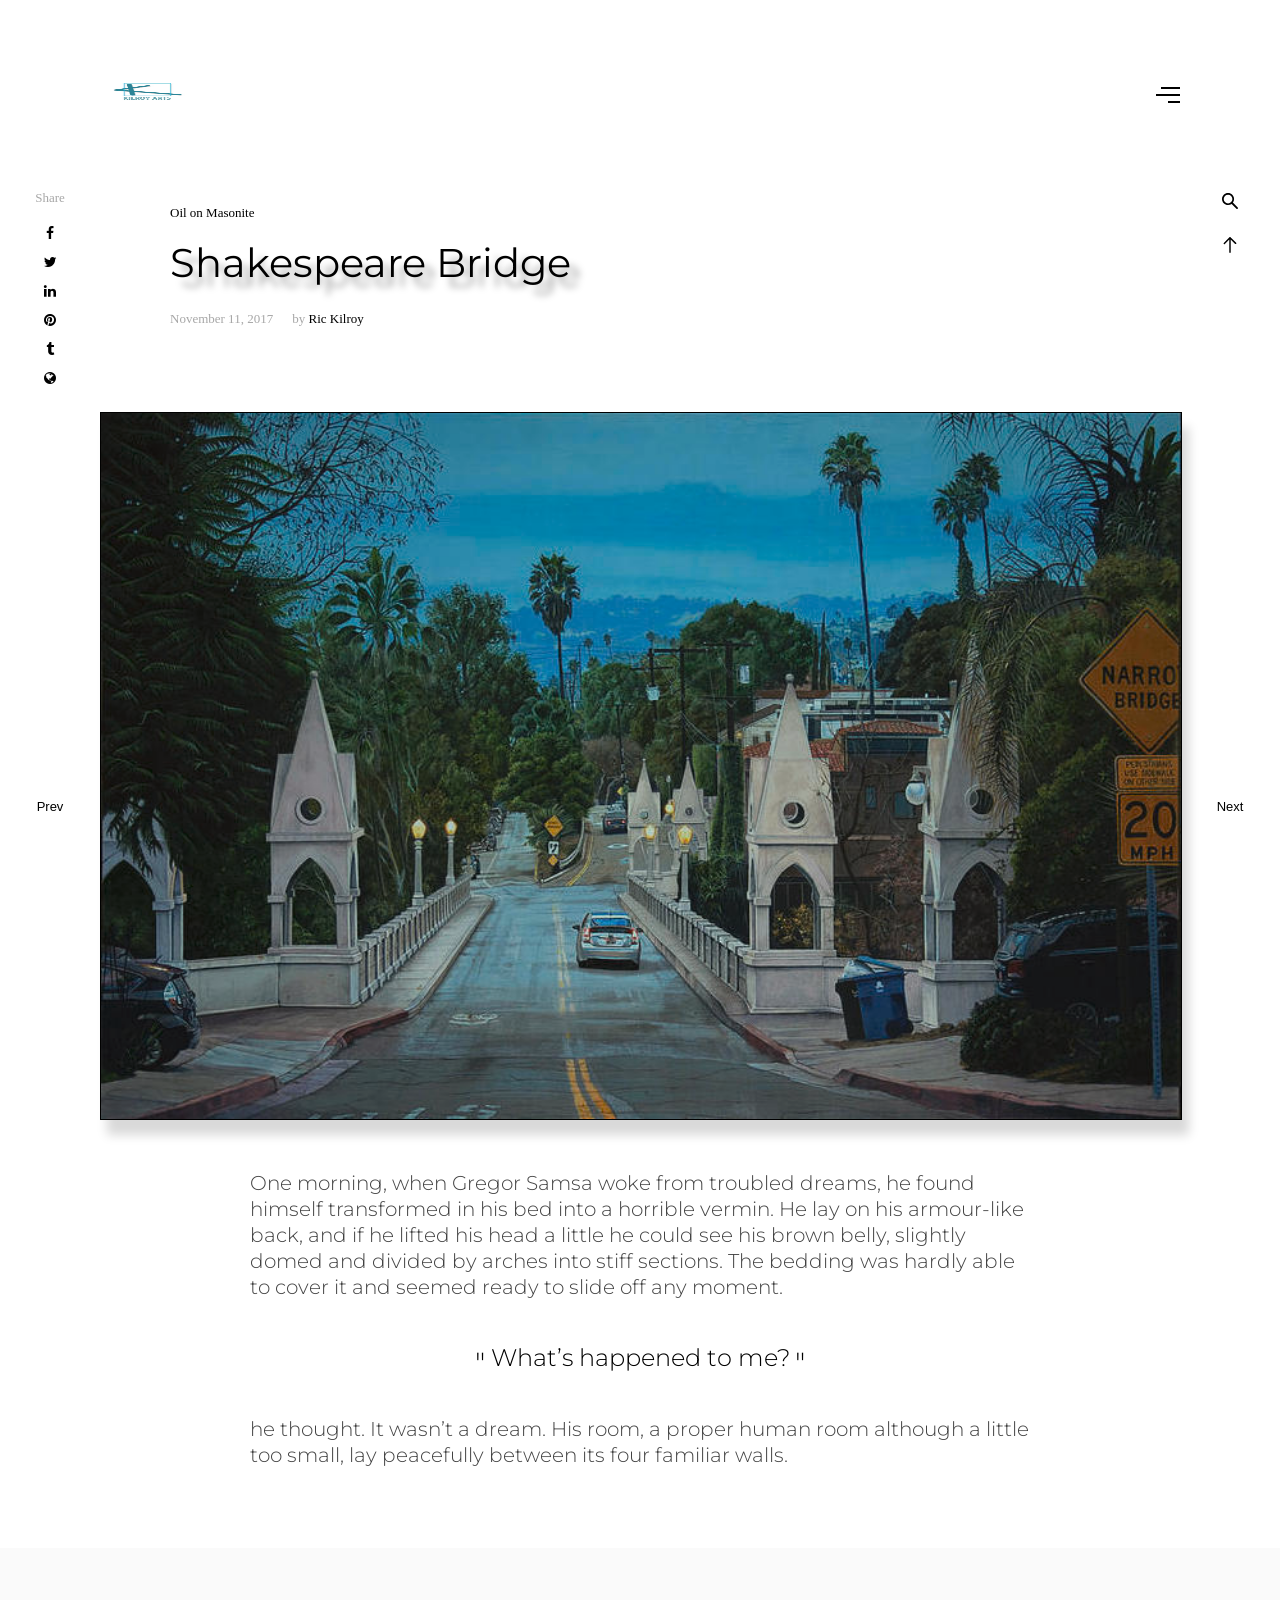
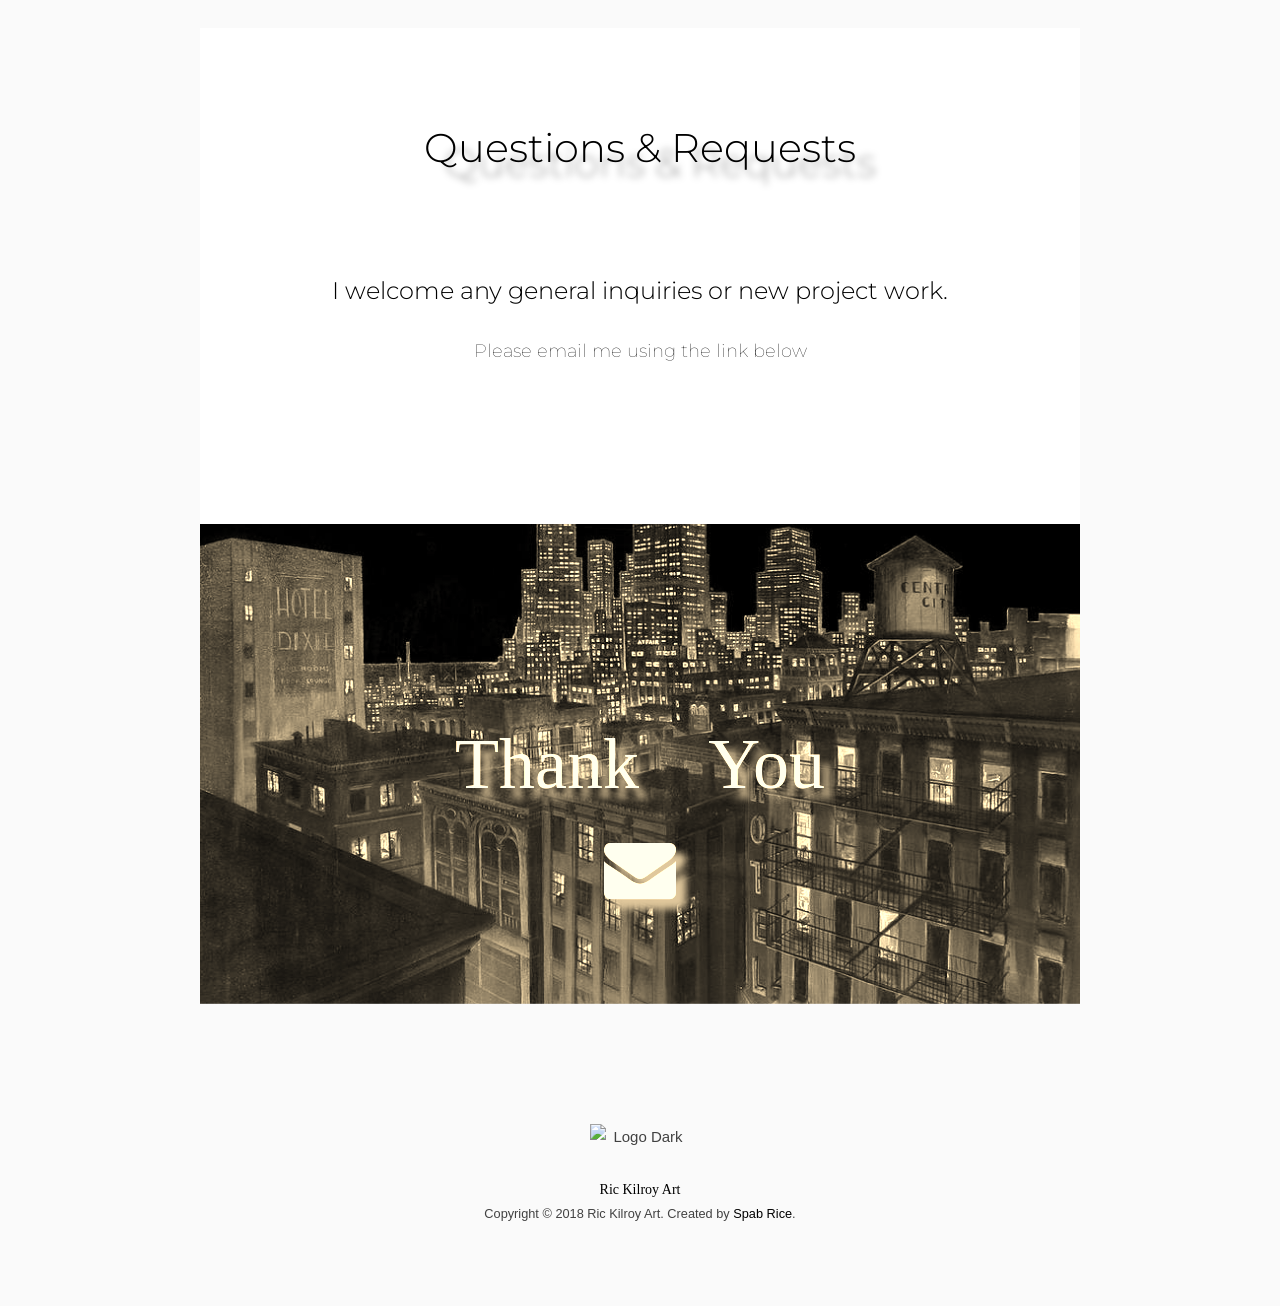
==== commit 5cd52b87: "Update ric-kilroy-shakespeare-bridge.html" ====
--- a/ric-kilroy-shakespeare-bridge.html
+++ b/ric-kilroy-shakespeare-bridge.html
@@ -62,7 +62,7 @@
             <!-- LOGO -->
             <div id="logo">
                 <a href="index.html">
-                	<img id="dark-logo" src="files/uploads/kilroy-arts-logo-2x.png" srcset="files/uploads/kilroy-arts-logo-2x.png 1x, files/uploads/kilroy-arts-logo-2x.png 2x" alt="Logo Dark">
+                	<img id="dark-logo" src="files/uploads/kilroy-arts-logo-2x.png" srcset="files/uploads/kilroy-arts-logo-2x.png 1x, files/uploads/kilroy-arts-logo-2x.png 2x" alt="Logo Dark" style="width:100px;">
                 </a>
             </div>
                            
@@ -221,7 +221,7 @@
 							</section>
      <!-- FOOTER -->  
 	 		<div class="footer-inner text-center"> 
-						 <p><img src="files/uploads/kilroy-arts-logo-2x.png" srcset="files/uploads/files/uploads/kilroy-arts-logo-2x.png, files/uploads/kilroy-arts-logo-2x.png 2x" alt="Logo Dark"></p>
+						 <p><img src="files/uploads/kilroy-arts-logo-2x.png" srcset="files/uploads/files/uploads/kilroy-arts-logo-2x.png, files/uploads/kilroy-arts-logo-2x.png 2x" alt="Logo Dark" style="width:100px;"></p>
 						 <h6><strong>Ric Kilroy Art</strong></h6>
 						 <small>Copyright © 2018 Ric Kilroy Art. Created by <a href="http://www.spab-rice.com">Spab Rice</a>.</small>
 			</div>
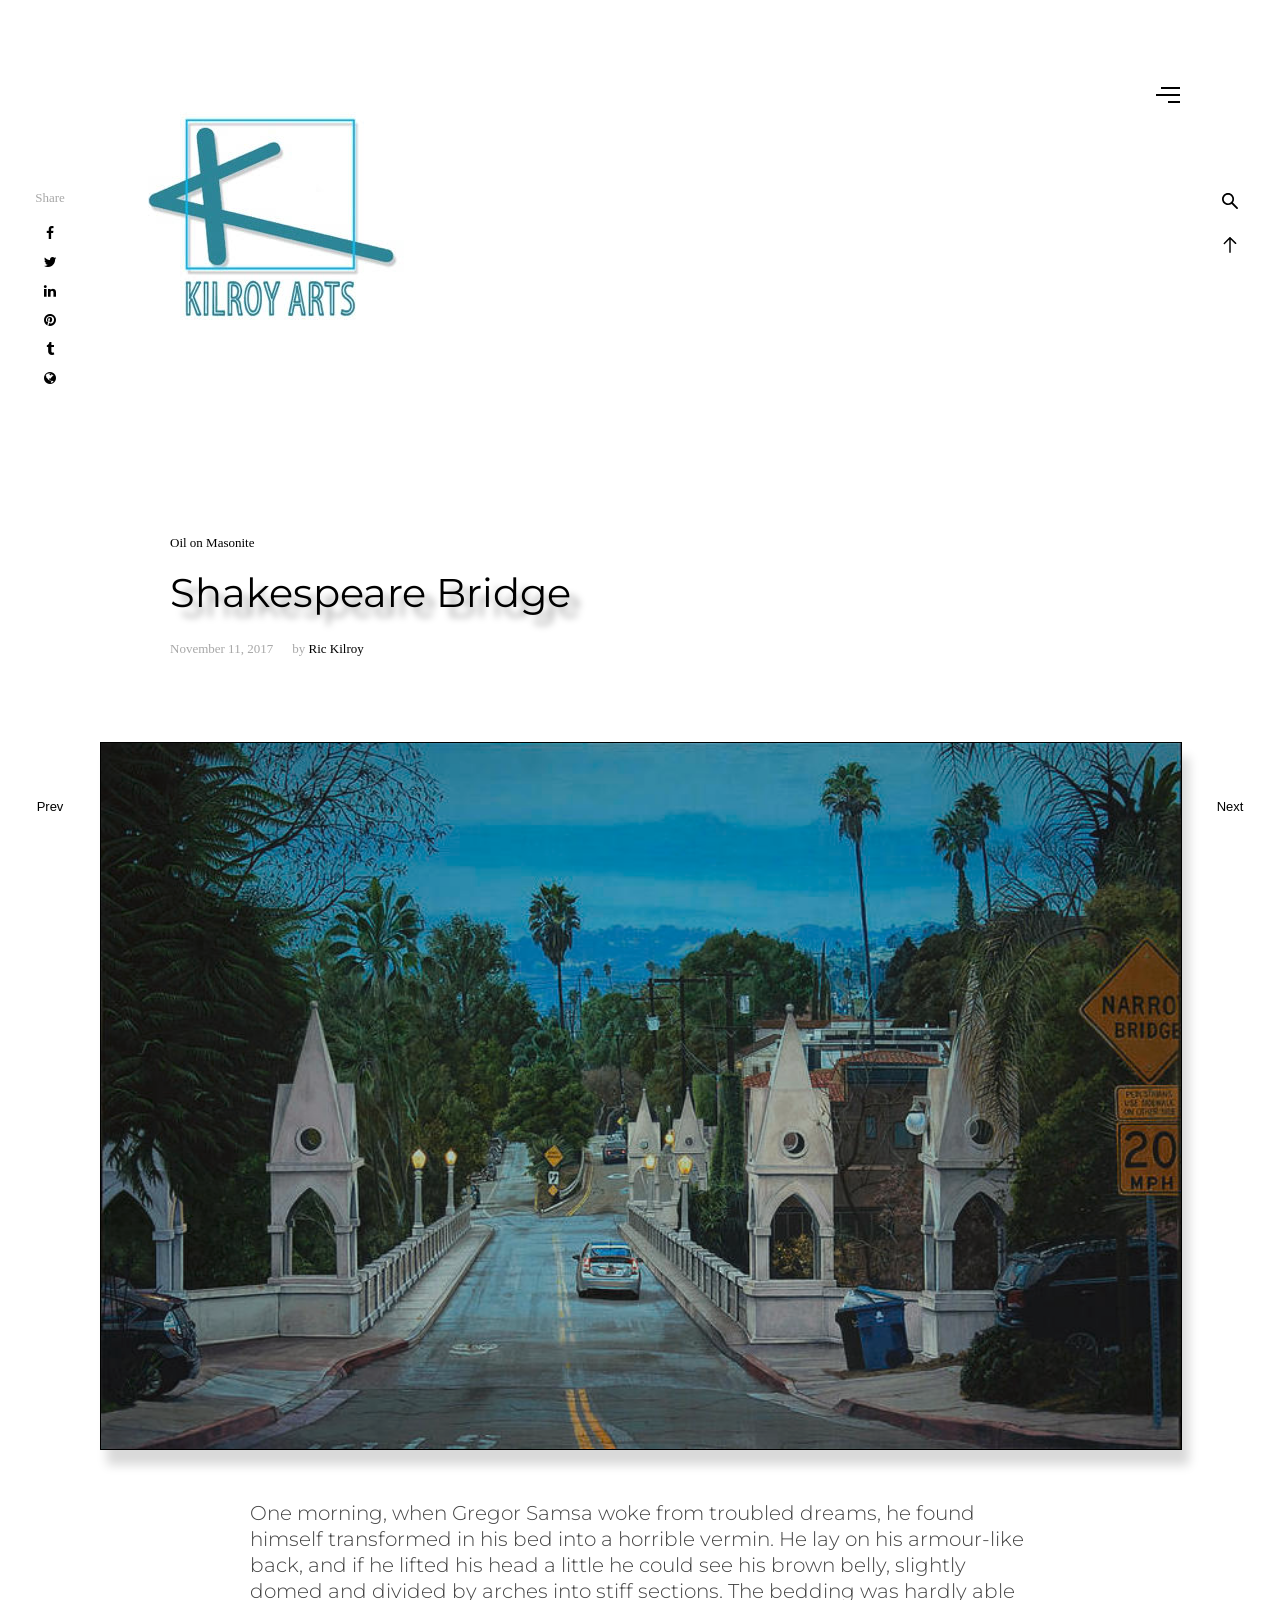
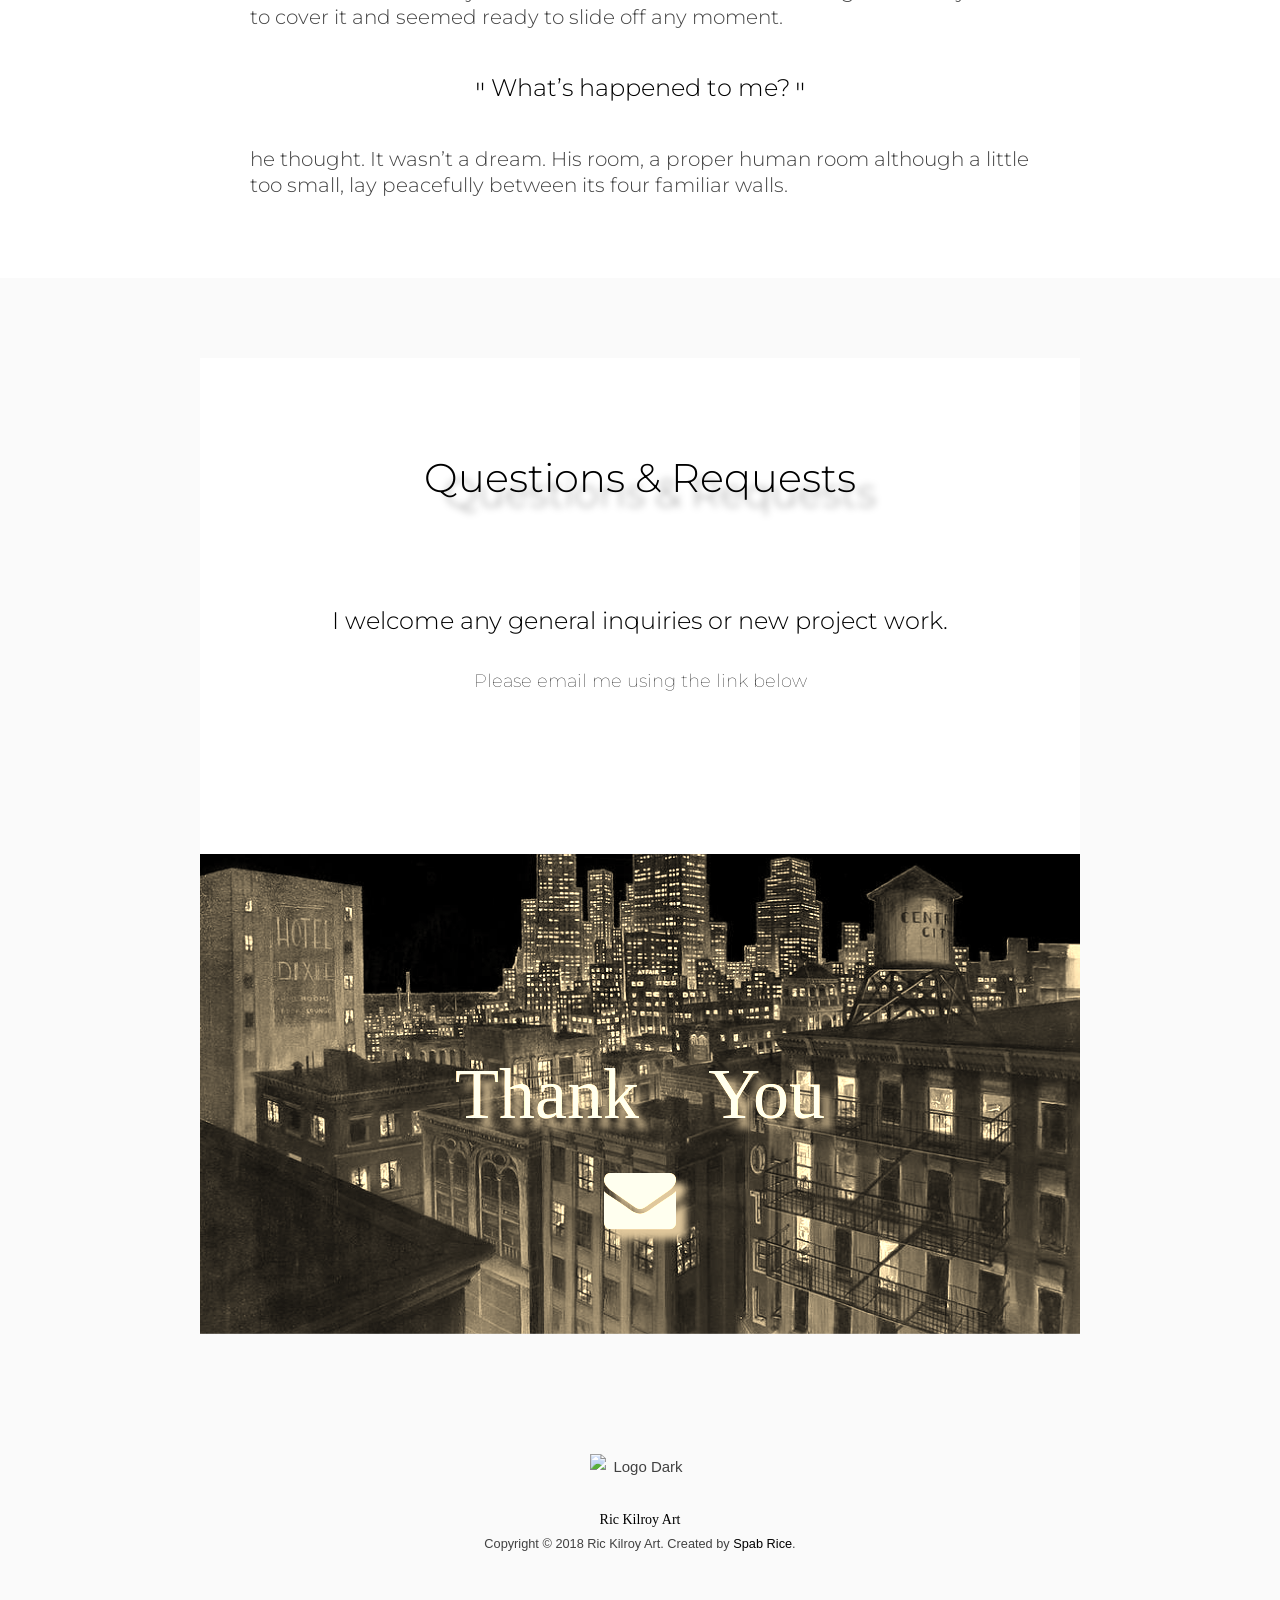
==== commit 239009f6: "Update ric-kilroy-shakespeare-bridge.html" ====
--- a/ric-kilroy-shakespeare-bridge.html
+++ b/ric-kilroy-shakespeare-bridge.html
@@ -62,7 +62,7 @@
             <!-- LOGO -->
             <div id="logo">
                 <a href="index.html">
-                	<img id="dark-logo" src="files/uploads/kilroy-arts-logo-2x.png" srcset="files/uploads/kilroy-arts-logo-2x.png 1x, files/uploads/kilroy-arts-logo-2x.png 2x" alt="Logo Dark" style="width:100px;">
+                	<img id="dark-logo" src="files/uploads/kilroy-arts-logo-2x.png" srcset="files/uploads/kilroy-arts-logo-2x.png 1x, files/uploads/kilroy-arts-logo-2x.png 2x" alt="Logo Dark" style="width:360px; height:360px">
                 </a>
             </div>
                            
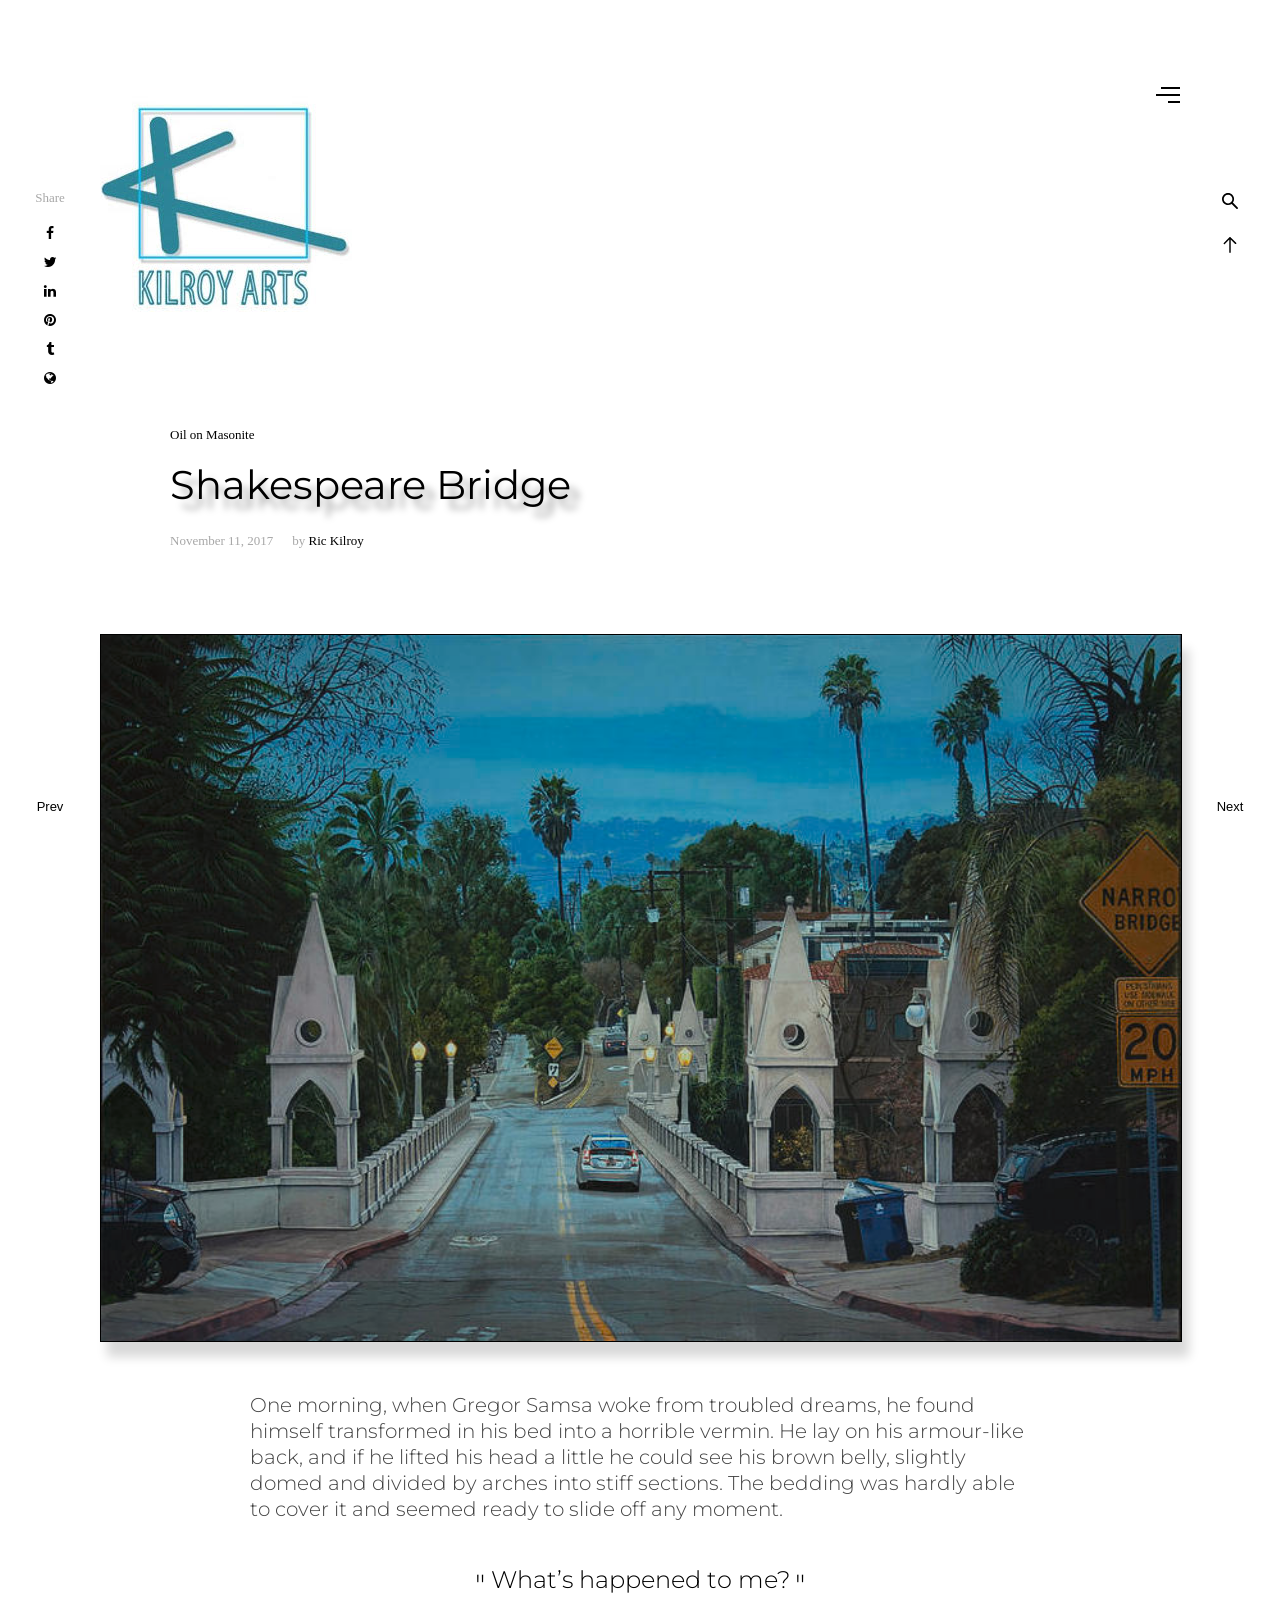
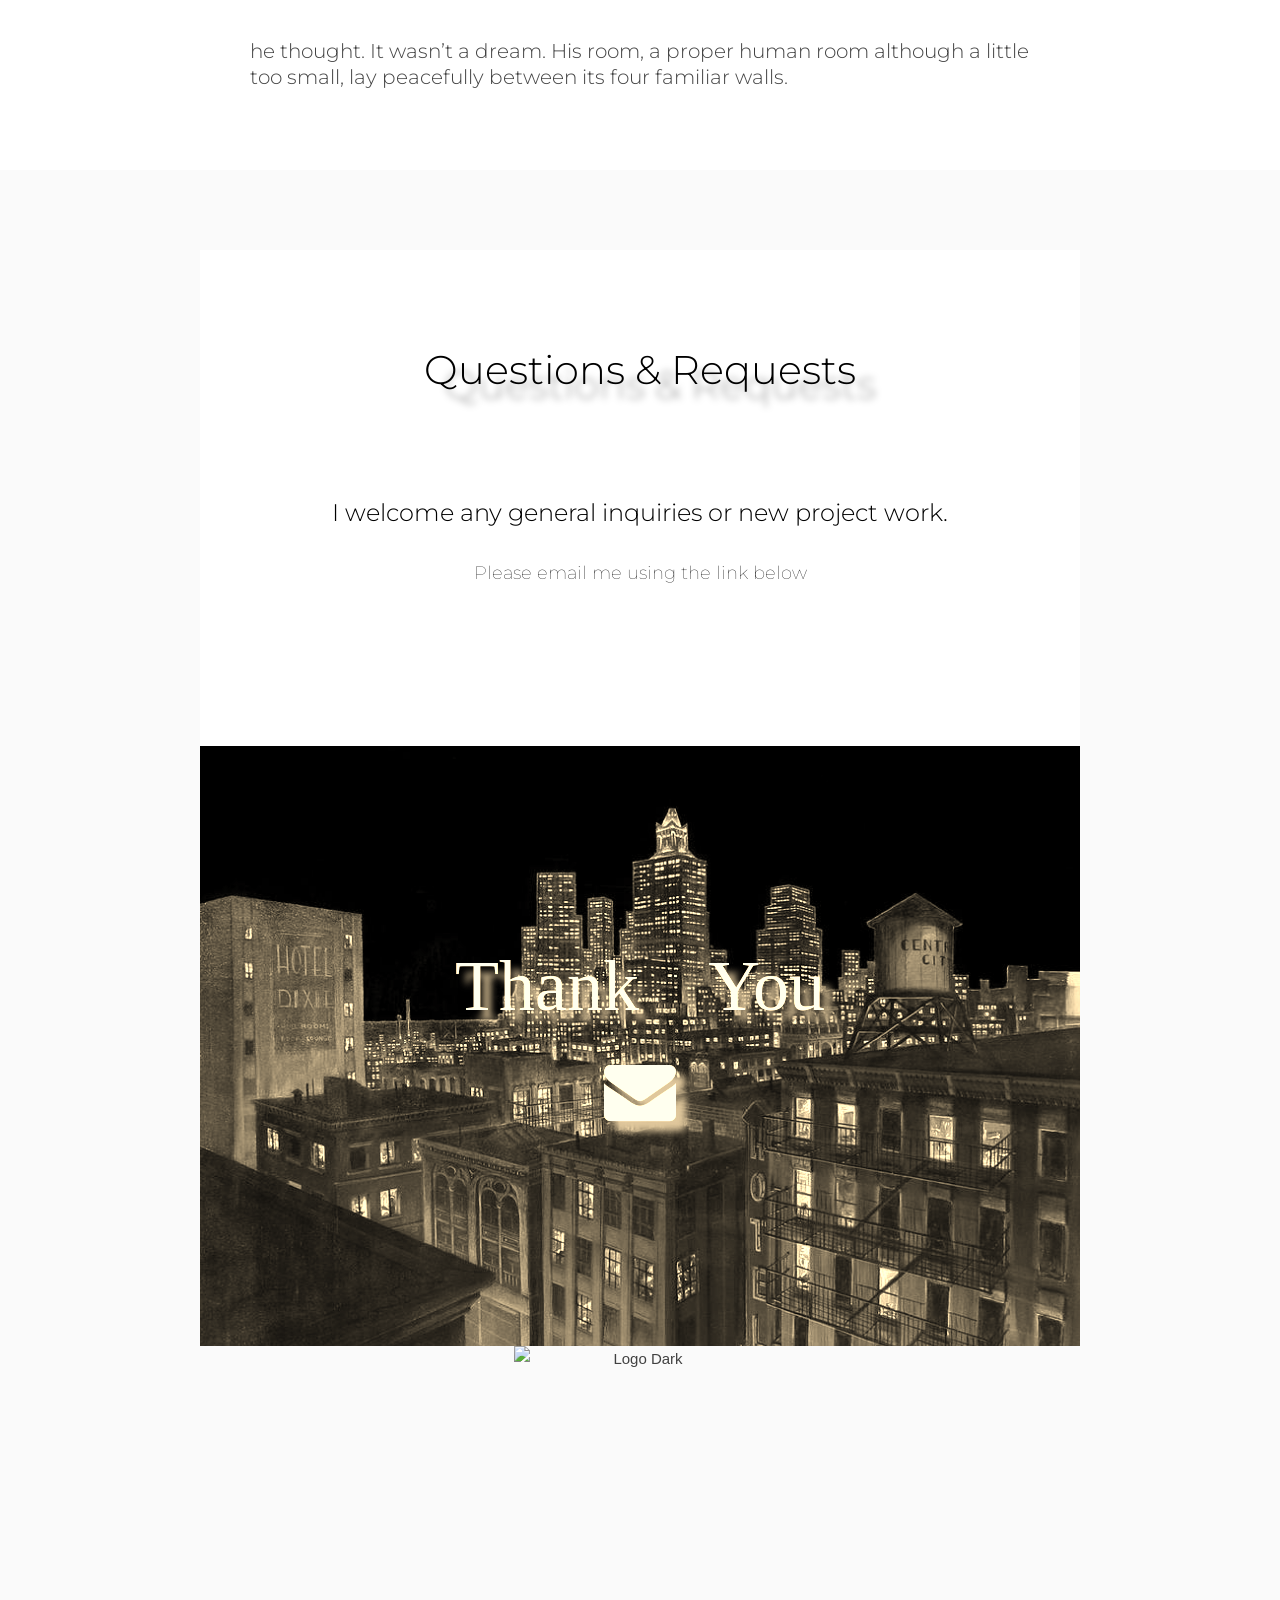
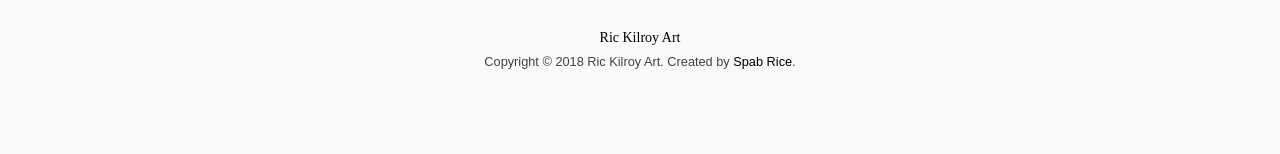
==== commit 2c90b543: "Update ric-kilroy-shakespeare-bridge.html" ====
--- a/ric-kilroy-shakespeare-bridge.html
+++ b/ric-kilroy-shakespeare-bridge.html
@@ -62,7 +62,7 @@
             <!-- LOGO -->
             <div id="logo">
                 <a href="index.html">
-                	<img id="dark-logo" src="files/uploads/kilroy-arts-logo-2x.png" srcset="files/uploads/kilroy-arts-logo-2x.png 1x, files/uploads/kilroy-arts-logo-2x.png 2x" alt="Logo Dark" style="width:360px; height:360px">
+                	<img id="dark-logo" src="files/uploads/kilroy-arts-logo-2x.png" srcset="files/uploads/kilroy-arts-logo-2x.png 1x, files/uploads/kilroy-arts-logo-2x.png 2x" alt="Logo Dark" style="width:252px; height:252px">
                 </a>
             </div>
                            
@@ -221,7 +221,7 @@
 							</section>
      <!-- FOOTER -->  
 	 		<div class="footer-inner text-center"> 
-						 <p><img src="files/uploads/kilroy-arts-logo-2x.png" srcset="files/uploads/files/uploads/kilroy-arts-logo-2x.png, files/uploads/kilroy-arts-logo-2x.png 2x" alt="Logo Dark" style="width:100px;"></p>
+						 <p><img src="files/uploads/kilroy-arts-logo-2x.png" srcset="files/uploads/files/uploads/kilroy-arts-logo-2x.png, files/uploads/kilroy-arts-logo-2x.png 2x" alt="Logo Dark" style="width:252px; height:252px"></p>
 						 <h6><strong>Ric Kilroy Art</strong></h6>
 						 <small>Copyright © 2018 Ric Kilroy Art. Created by <a href="http://www.spab-rice.com">Spab Rice</a>.</small>
 			</div>
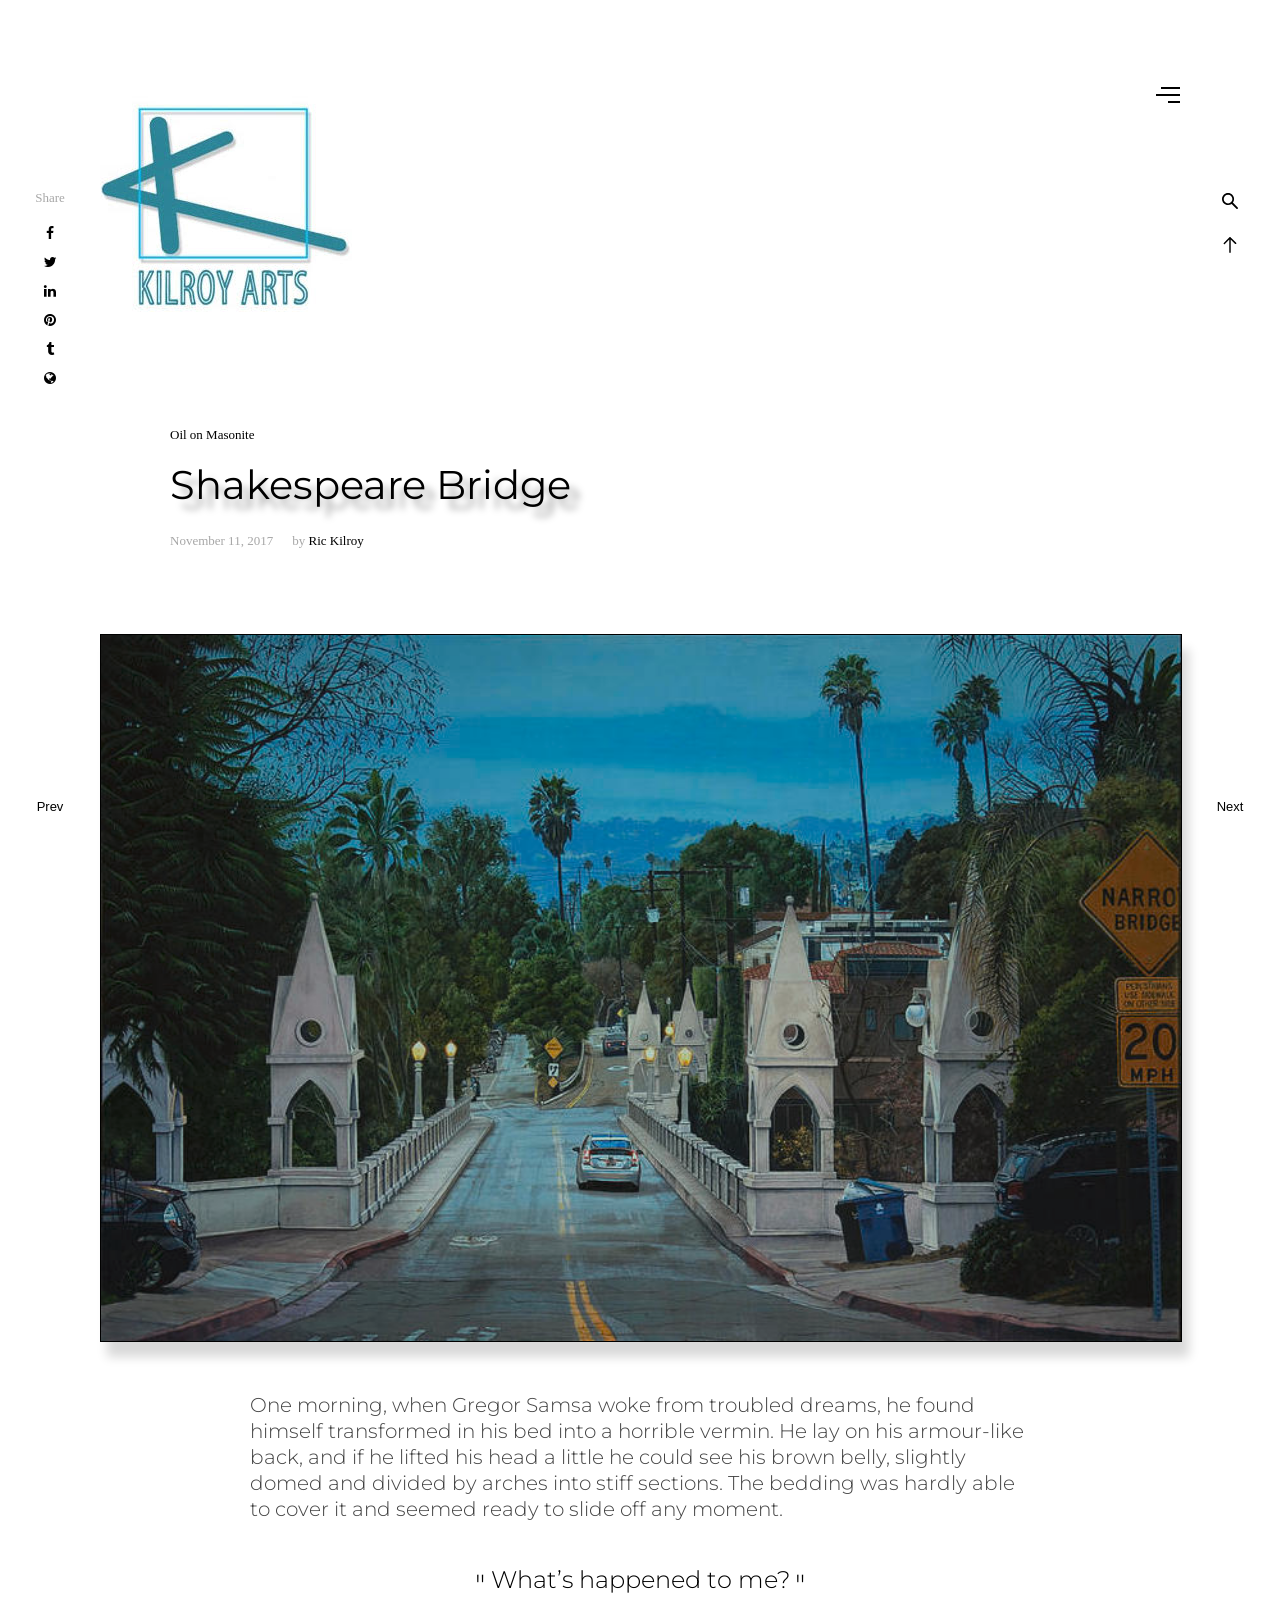
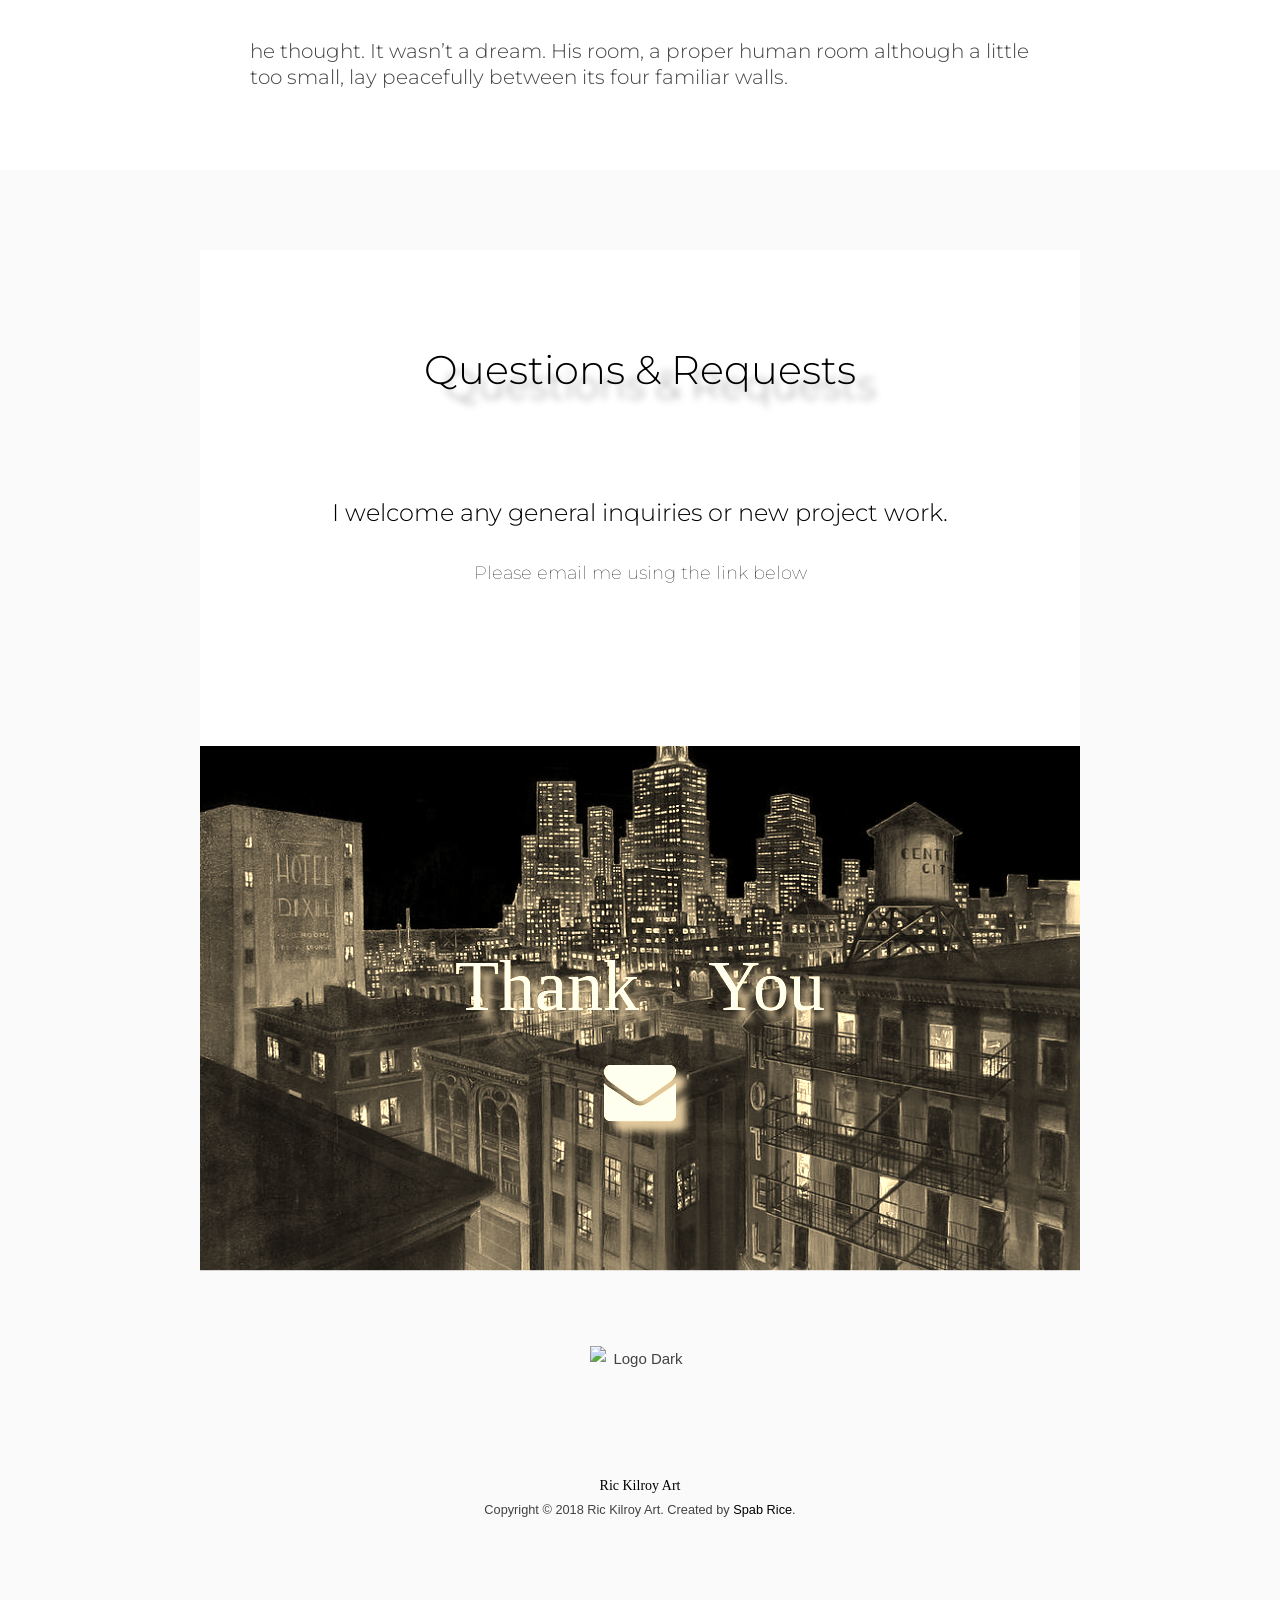
==== commit 6c49fe3c: "Update ric-kilroy-shakespeare-bridge.html" ====
--- a/ric-kilroy-shakespeare-bridge.html
+++ b/ric-kilroy-shakespeare-bridge.html
@@ -221,7 +221,7 @@
 							</section>
      <!-- FOOTER -->  
 	 		<div class="footer-inner text-center"> 
-						 <p><img src="files/uploads/kilroy-arts-logo-2x.png" srcset="files/uploads/files/uploads/kilroy-arts-logo-2x.png, files/uploads/kilroy-arts-logo-2x.png 2x" alt="Logo Dark" style="width:252px; height:252px"></p>
+						 <p><img src="files/uploads/kilroy-arts-logo-2x.png" srcset="files/uploads/files/uploads/kilroy-arts-logo-2x.png, files/uploads/kilroy-arts-logo-2x.png 2x" alt="Logo Dark" style="width:100px; height:100px"></p>
 						 <h6><strong>Ric Kilroy Art</strong></h6>
 						 <small>Copyright © 2018 Ric Kilroy Art. Created by <a href="http://www.spab-rice.com">Spab Rice</a>.</small>
 			</div>
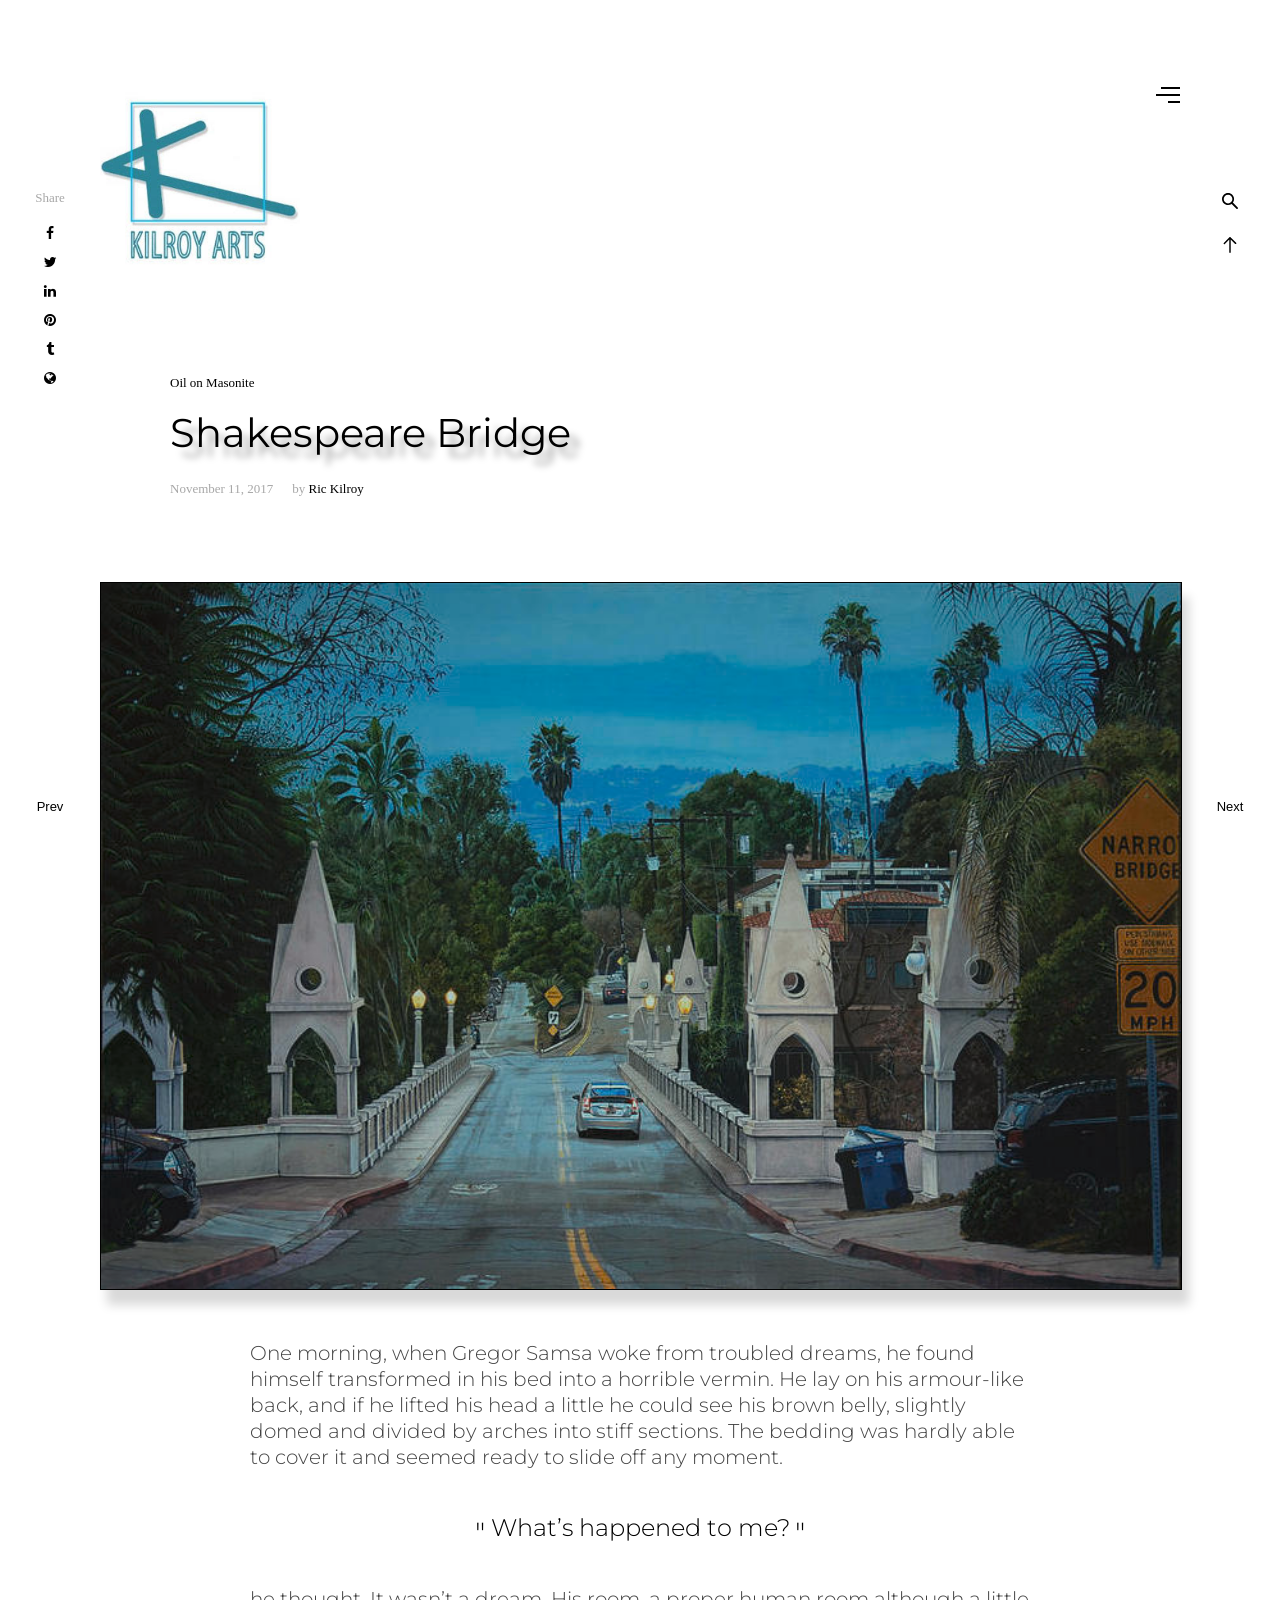
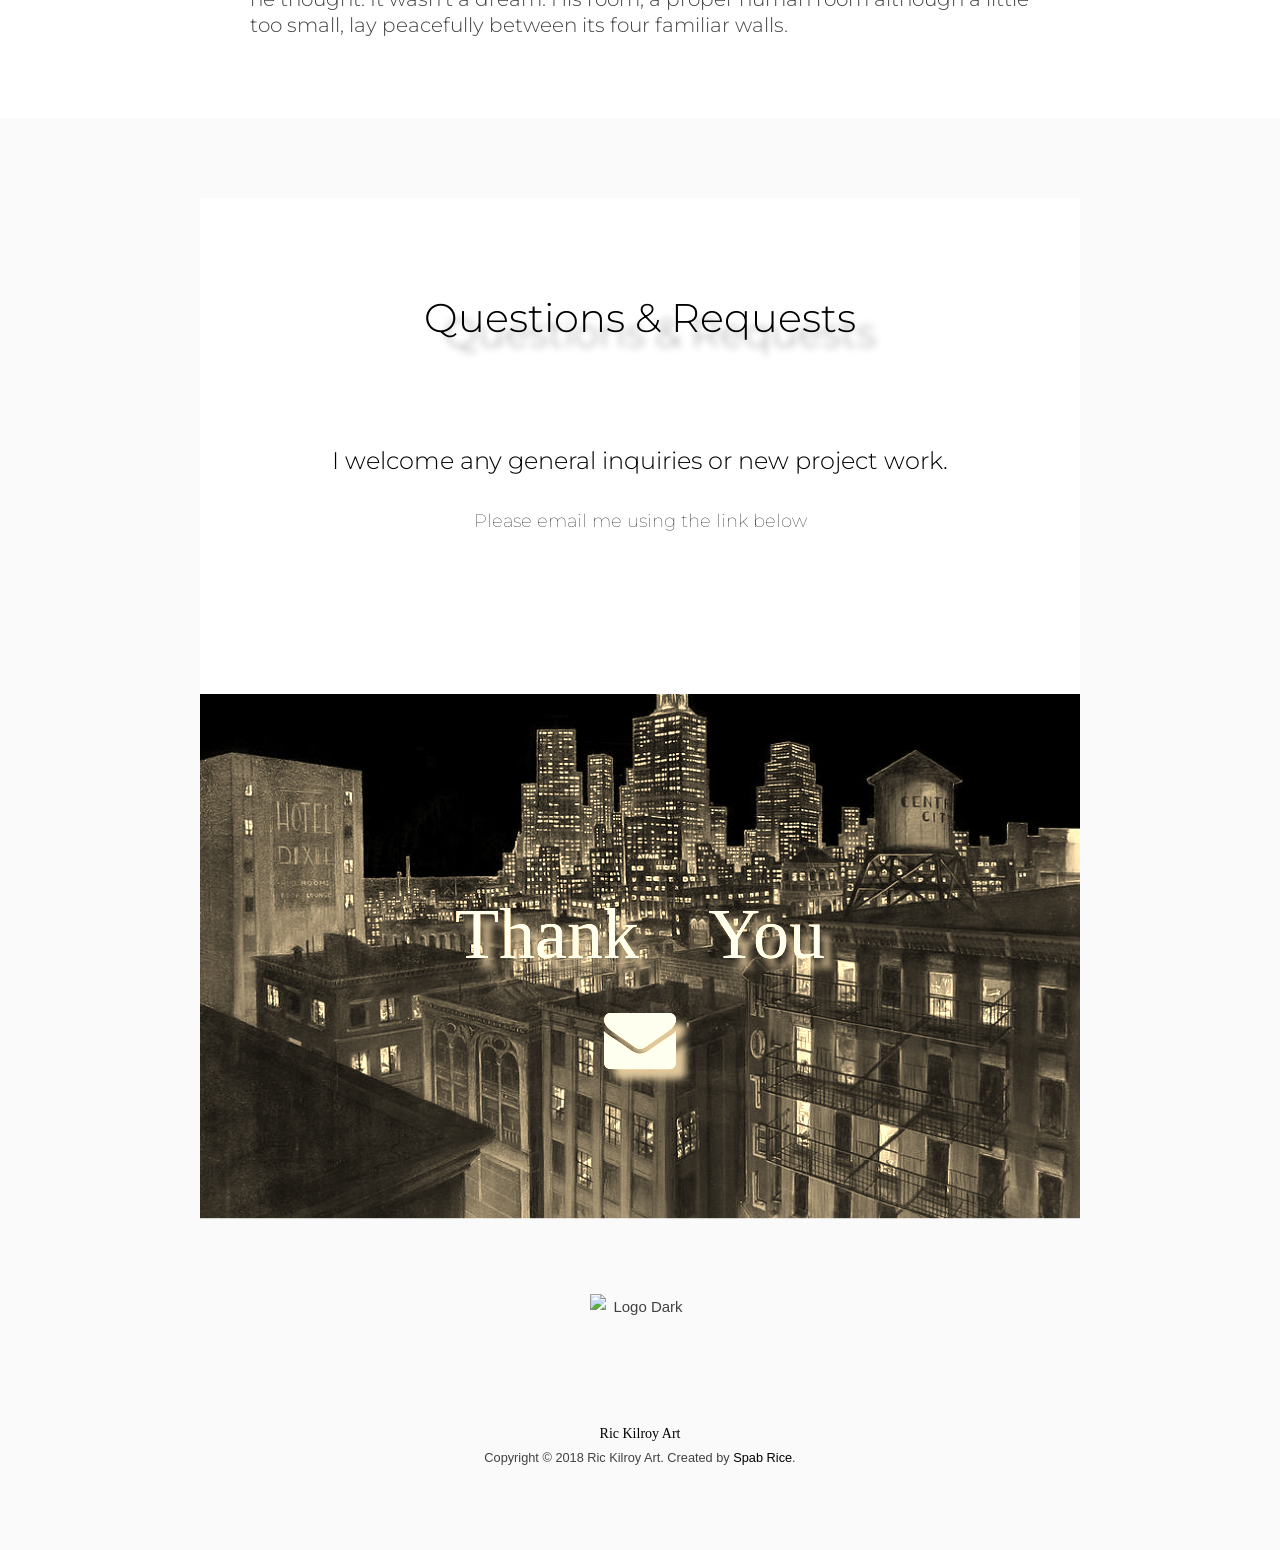
==== commit bf309956: "Update ric-kilroy-shakespeare-bridge.html" ====
--- a/ric-kilroy-shakespeare-bridge.html
+++ b/ric-kilroy-shakespeare-bridge.html
@@ -62,7 +62,7 @@
             <!-- LOGO -->
             <div id="logo">
                 <a href="index.html">
-                	<img id="dark-logo" src="files/uploads/kilroy-arts-logo-2x.png" srcset="files/uploads/kilroy-arts-logo-2x.png 1x, files/uploads/kilroy-arts-logo-2x.png 2x" alt="Logo Dark" style="width:252px; height:252px">
+                	<img id="dark-logo" src="files/uploads/kilroy-arts-logo-2x.png" srcset="files/uploads/kilroy-arts-logo-2x.png 1x, files/uploads/kilroy-arts-logo-2x.png 2x" alt="Logo Dark" style="width:200px; height:200px">
                 </a>
             </div>
                            
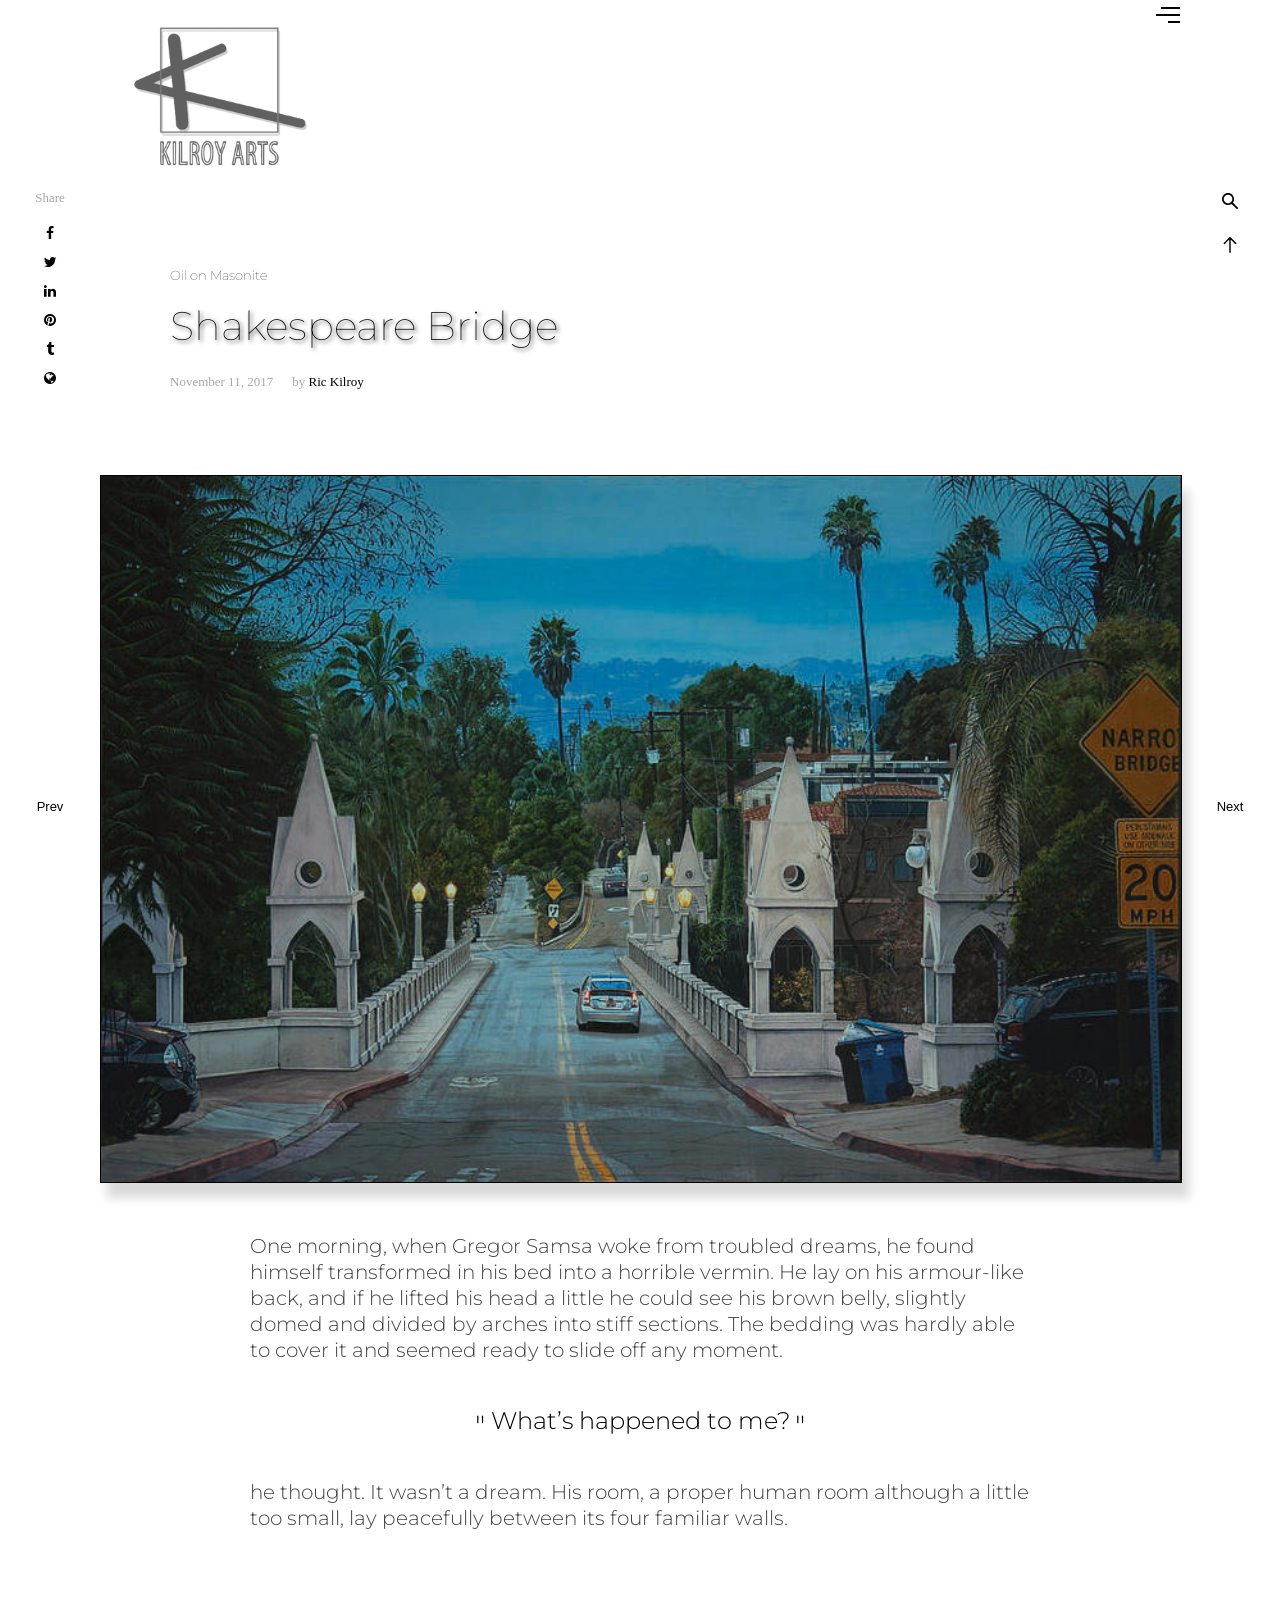
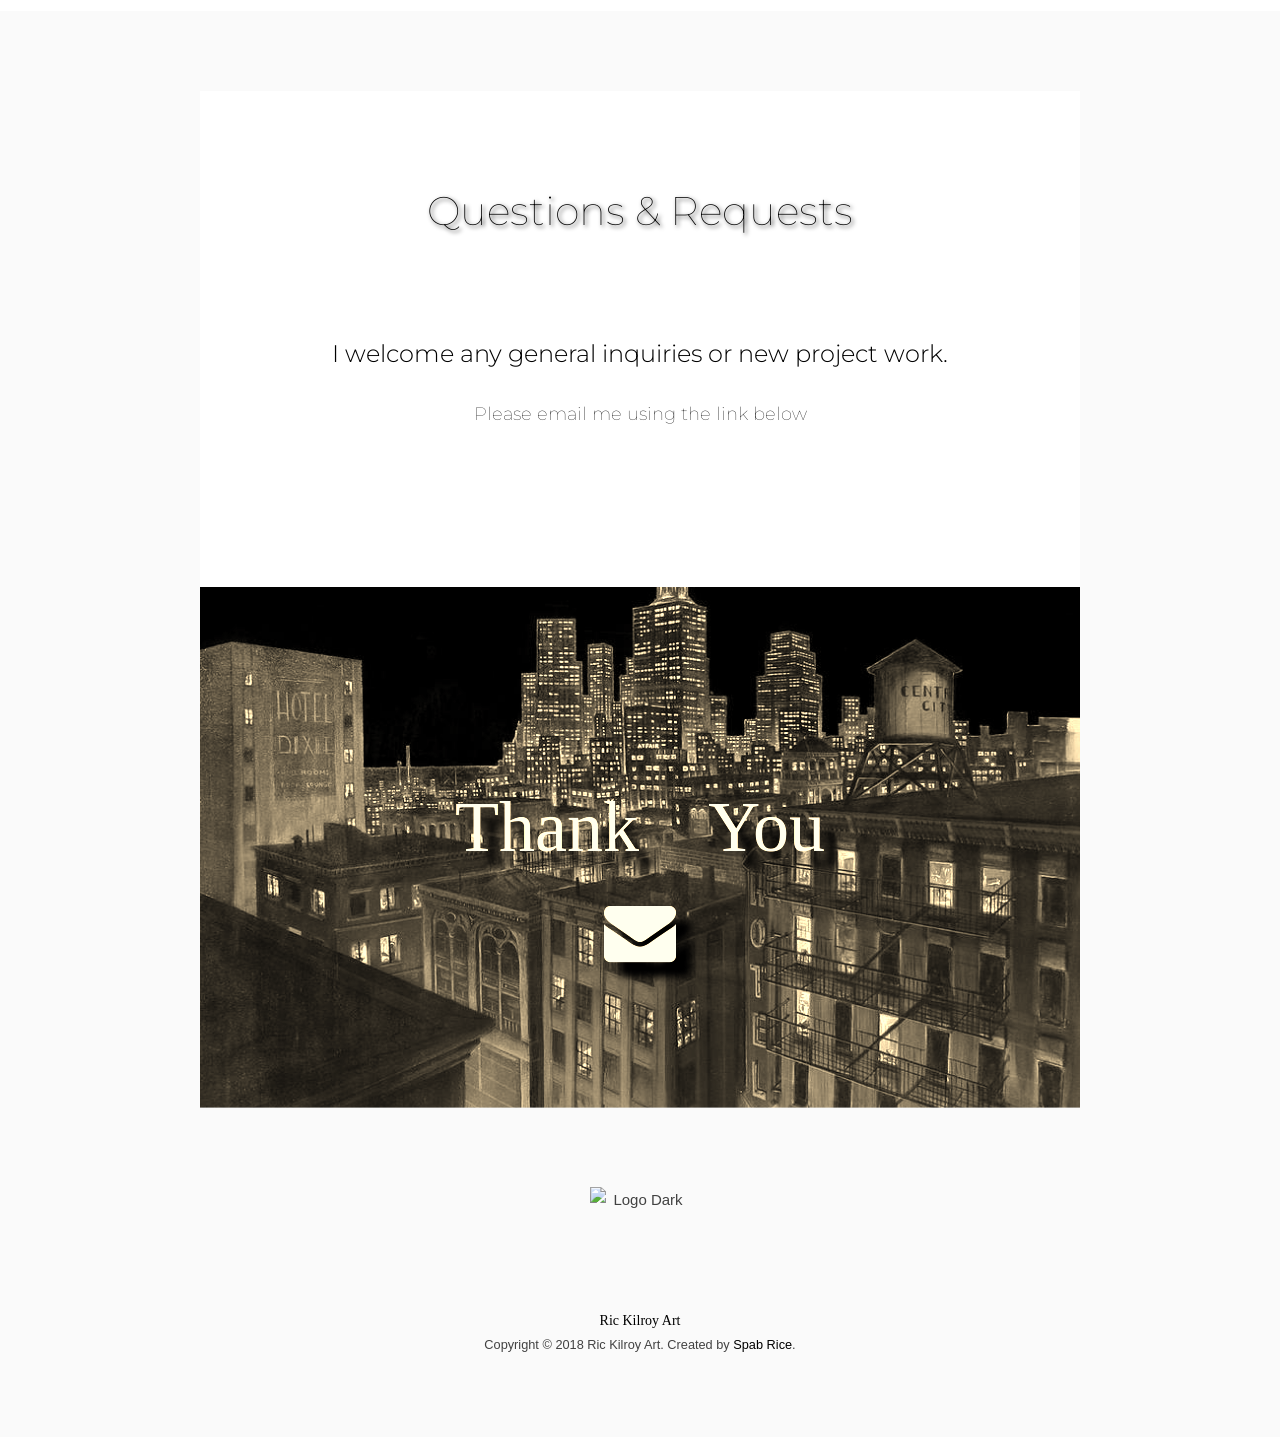
==== commit 2b97ebf3: "Update ric-kilroy-shakespeare-bridge.html" ====
--- a/ric-kilroy-shakespeare-bridge.html
+++ b/ric-kilroy-shakespeare-bridge.html
@@ -62,7 +62,7 @@
             <!-- LOGO -->
             <div id="logo">
                 <a href="index.html">
-                	<img id="dark-logo" src="files/uploads/kilroy-arts-logo-2x.png" srcset="files/uploads/kilroy-arts-logo-2x.png 1x, files/uploads/kilroy-arts-logo-2x.png 2x" alt="Logo Dark" style="width:200px; height:200px">
+                	<img id="dark-logo" src="files/uploads/kilroy-arts-logo-2x.png" srcset="files/uploads/kilroy-arts-logo-2x.png 1x, files/uploads/kilroy-arts-logo-2x.png 2x" alt="Logo Dark" style="width:252px; height:252px">
                 </a>
             </div>
                            
@@ -142,8 +142,8 @@
 		<section id="hero" class="hero-auto no-bg">
 			 
 			<div id="page-title" class="wrapper-small image-page-title">
-				<span class="post-cat"><a class="cat-link" href="#">Oil on Masonite</a></span>
-				<h2 class="post-name gf-mont-100 text-shadow-sm"><strong>Shakespeare Bridge</strong></h2>
+				<span class="post-cat"><a class="cat-link gf-mont-100" href="#">Oil on Masonite</a></span>
+				<h2 class="post-name gf-mont-100 h2-blog text-shadow-xs">Shakespeare Bridge</h2>
 				<div class="post-meta">
 					<span class="post-date">November 11, 2017</span>
 					<div class="meta-author"><span>by</span> <a href="#">Ric Kilroy</a></div>
@@ -201,7 +201,7 @@
 					<div class="fullwidth-content">
 						   
 							<section id="hero" class="text-center">
-									<h2 class="email-header text-shadow-lg"style="padding:100px 0px 50px;">
+									<h2 class="email-header text-shadow-xs"style="padding:100px 0px 50px;">
 										Questions & Requests</h2>
 									<h4 class="gf-mont-300"> I welcome any general inquiries or new project work.<br><br>
 									<h5 class="gf-mont-100">Please email me using the link below <h5>
@@ -211,7 +211,7 @@
 							  <!-- <div class="page-title"> -->
 									<div class="fullwidth-section text-light parallax-section sepia" 
 									data-parallax-image="images/cityscape-richard-kilroy-parallax.png">
-										<h1 class="font-effect-outline text-center text-shadow-sm text-white" style="font-size: 72px !important; font-family: 'rock+salt', cursive !important;">
+										<h1 class="font-effect-outline text-center text-shadow-md text-white" style="font-size: 72px !important; font-family: 'rock+salt', cursive !important;">
 											Thank&emsp;You
 												<div class="spacer-mini"></div>  
 											<a href="mailto:Ric Kilroy Art<rickkilroy@yahoo.com>?subject=Question from rickilroy.com&amp;body=Dear Ric," class="fa fa-envelope"></a>
@@ -221,8 +221,12 @@
 							</section>
      <!-- FOOTER -->  
 	 		<div class="footer-inner text-center"> 
-						 <p><img src="files/uploads/kilroy-arts-logo-2x.png" srcset="files/uploads/files/uploads/kilroy-arts-logo-2x.png, files/uploads/kilroy-arts-logo-2x.png 2x" alt="Logo Dark" style="width:100px; height:100px"></p>
-						 <h6><strong>Ric Kilroy Art</strong></h6>
+						 <p><img src="files/uploads/kilroy-arts-logo-2x.png" 
+							srcset="files/uploads/files/uploads/kilroy-arts-logo-2x.png, files/uploads/kilroy-arts-logo-2x.png 2x" 
+							alt="Logo Dark" 
+							class="image-logo-footer">
+						</p>
+						 <h6 class="footer-copyright"><strong>Ric Kilroy Art</strong></h6>
 						 <small>Copyright © 2018 Ric Kilroy Art. Created by <a href="http://www.spab-rice.com">Spab Rice</a>.</small>
 			</div>
 	 <!-- FOOTER -->              
--- a/files/css/style.css
+++ b/files/css/style.css
@@ -844,7 +844,7 @@
 #header .header-inner {
 	width: calc(100% - 200px);
 	margin: 0 auto;
-	padding: 80px 0 80px 0;
+	padding: 0px 0px 0px 0px;
 	}
 
 #header #logo {
@@ -1827,7 +1827,7 @@
 	
 .portfolio-category + .portfolio-name {
 	margin-top: 0px;
-	}
+}
 
 
 /*---------------------------------------------- 
@@ -4004,4 +4004,4 @@
 	#hero.hero-fullscreen #page-title,
 	#hero.hero-fullscreen.content-overlay #page-title,
 	#hero.hero-fullscreen.content-overlay #page-title.title-bottom { padding-bottom: 80px !important; }
-}+}
--- a/files/css/custom-kilroy.css
+++ b/files/css/custom-kilroy.css
@@ -1,3 +1,17 @@
+.body-bg {
+  background-image: url("/images/bg-linen-gray.jpg");
+  background-position: 50% 50%;
+  background-repeat: repeat;
+}
+
+
+.h1-text {
+  margin: 0px 0px 100px;
+  font-family: "Montserrat", sans-serif;
+  font-weight: 100;
+  font-size: 80px;
+}
+
 .image-auto {
   height: auto !important;
 }
@@ -23,16 +37,20 @@
   text-align: center;
 }
 
+.text-shadow-xs {
+  text-shadow: 2px 2px 4px black !important;
+}
+
 .text-shadow-sm {
-  text-shadow: 10px 10px 7px #a6a6a6 !important;
+  text-shadow: 4px 4px 5px black !important;
 }
 
 .text-shadow-md {
-  text-shadow: 15px 15px 7px #a6a6a6 !important;
+  text-shadow: 15px 15px 7px black !important;
 }
 
 .text-shadow-lg {
-  text-shadow: 20px 15px 7px #a6a6a6 !important;
+  text-shadow: 20px 15px 10px rgb(109, 107, 107) !important;
 }
 
 .text-gray {
@@ -63,6 +81,11 @@
   font-family: "Montserrat:100", sans-serif !important;
 }
 
+
+h2-blog {
+  font-family: "Montserrat:100", sans-serif !important;
+}
+
 .portfolio-name {
   margin: 37px 0px 100px;
   font-family: "Montserrat", sans-serif;
@@ -73,13 +96,13 @@
 .email-header {
   margin: 37px 0px 50px;
   font-family: "Montserrat", sans-serif;
-  font-weight: 300;
+  font-weight: 100;
   font-size: 40px;
 }
 
 .gf-mont-100 {
-  font-family: "Montserrat", sans-serif;
-  font-weight: 100;
+  font-family: "Montserrat", sans-serif !important;
+  font-weight: 100 !important;
 }
 
 .gf-mont-300 {
@@ -106,3 +129,15 @@
 .image-page-title {
     margin-left: 70px;
 }
+
+.image-logo-footer {
+  width: 100px;
+  height: 100px;
+  padding-bottom: 24px;
+  margin-top: -24px;
+}
+
+
+.footer-copyright {
+  margin-top: 0px;
+}
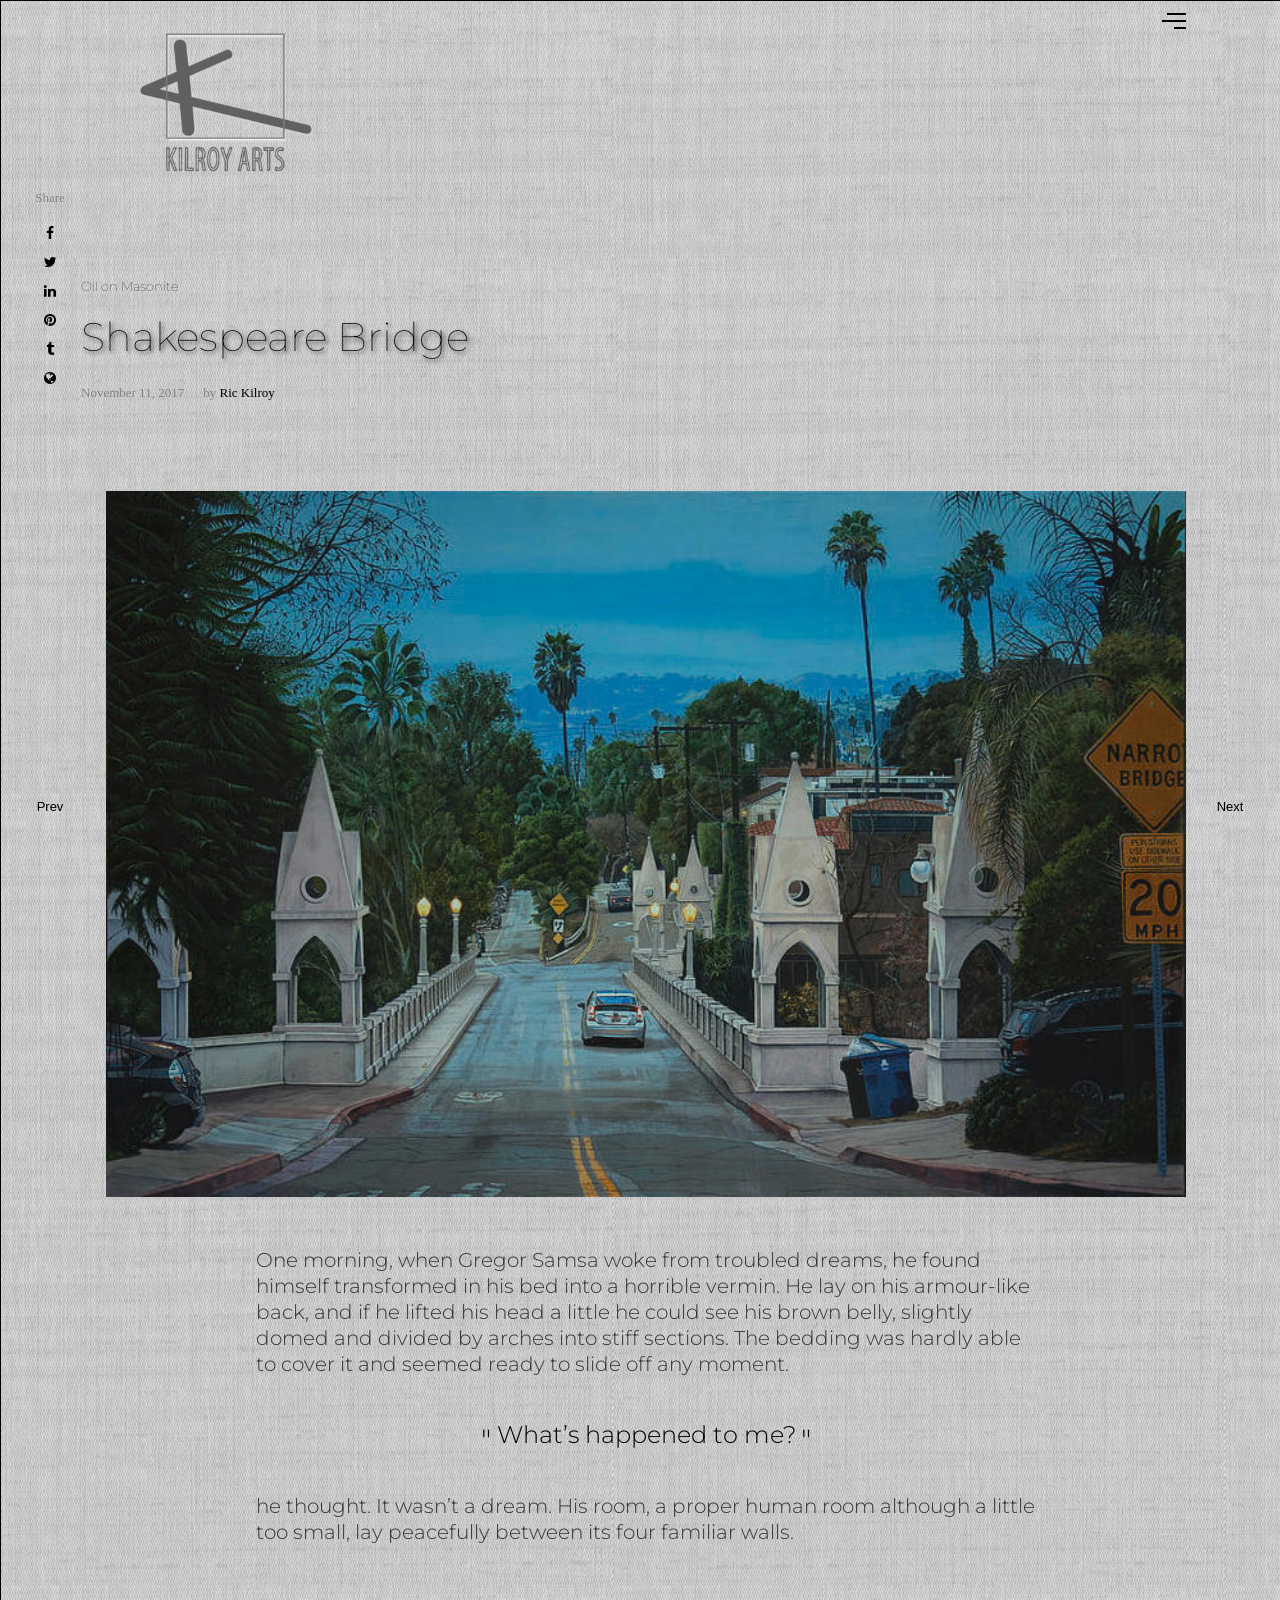
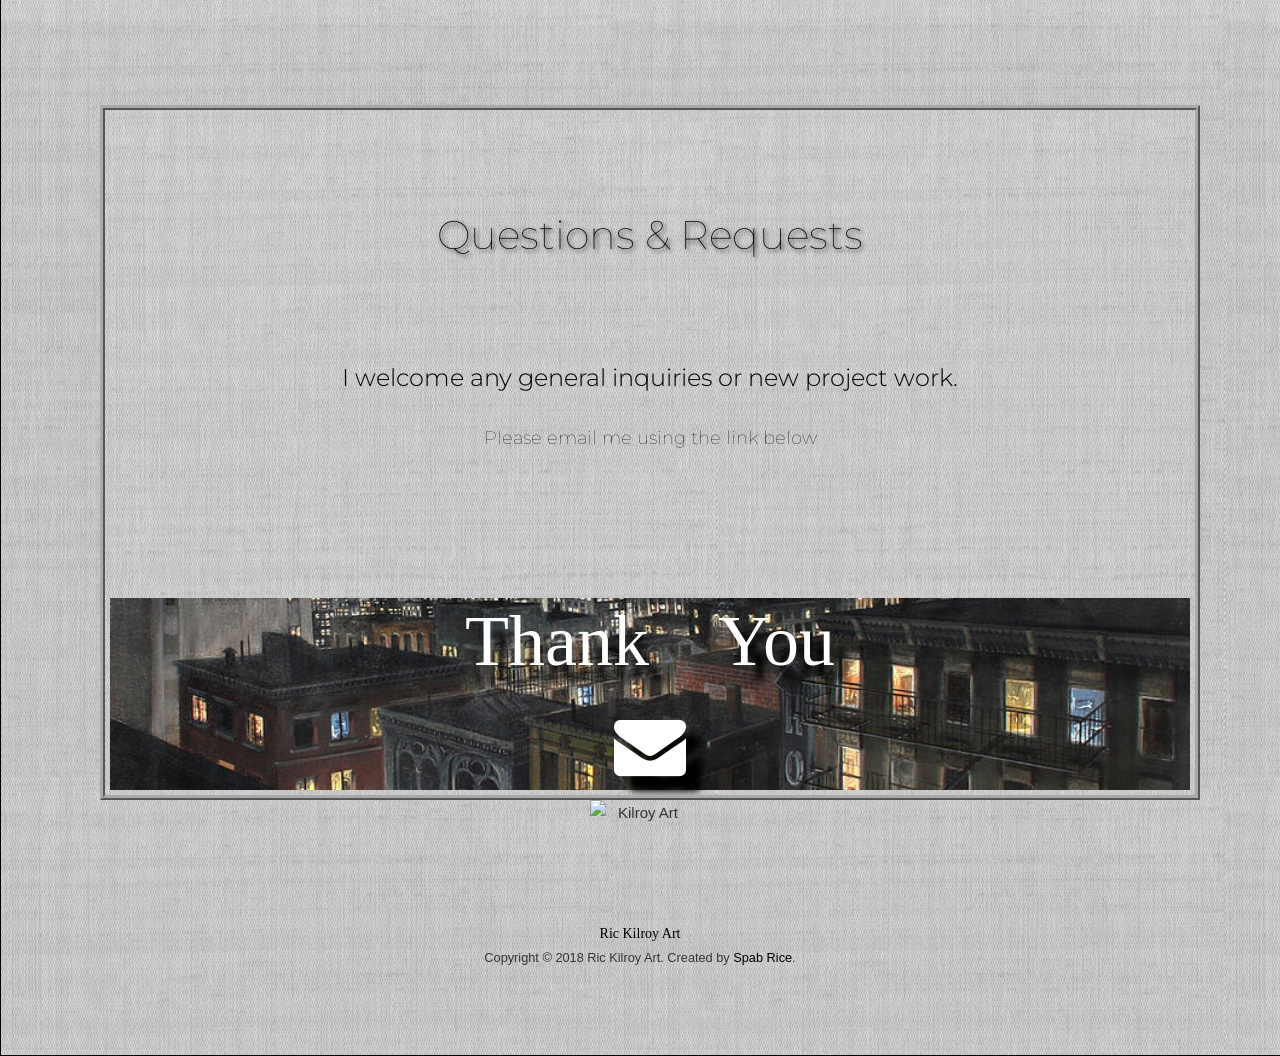
==== commit 25aab4f9: "Update ric-kilroy-shakespeare-bridge.html" ====
--- a/ric-kilroy-shakespeare-bridge.html
+++ b/ric-kilroy-shakespeare-bridge.html
@@ -53,7 +53,9 @@
 <!-- PAGE LOADER -->
 
 <!-- PAGE CONTENT -->
-<div id="page-content">
+<div id="page-content"
+style="background-image:url('images/bg-linen-gray.jpg');padding:5px;width:100%;height:100%;border:1px solid black;"
+>
 	
 	<!-- HEADER -->
 	<header id="header">        
@@ -93,33 +95,7 @@
                 </div><!-- END #menu-inner -->
             </div><!-- END #menu -->
                   		            
-			<div id="header-actions">
-            	<div class="header-search">
-					<a href="#" class="search-open action-search open-action" data-action="search-overlay">
-						<svg class="search" xmlns="http://www.w3.org/2000/svg" viewBox="0 0 43.9 43.9"><path d="M43.1,39.6L29.9,26.4c2-2.7,3.2-6.1,3.2-9.8C33.2,7.4,25.7,0,16.6,0S0,7.4,0,16.6c0,9.2,7.4,16.6,16.6,16.6 c3.7,0,7.1-1.2,9.8-3.2l13.2,13.2c1,1,2.6,1,3.5,0C44.1,42.2,44.1,40.6,43.1,39.6z M4.7,16.6C4.7,10,10,4.7,16.6,4.7 S28.5,10,28.5,16.6c0,6.6-5.3,11.9-11.9,11.9S4.7,23.1,4.7,16.6z"/></svg>
-					</a>
-          		</div>	
-				<div class="header-totop">
-					<a class="totop" href="#">
-						<svg class="arrow arrow-top" xmlns="http://www.w3.org/2000/svg" viewBox="0 0 43 35.3"><path d="M41,15.7H6.7L18.5,3.9c0.8-0.8,0.8-2,0-2.8c-0.8-0.8-2-0.8-2.8,0L0.6,16.3c-0.2,0.2-0.3,0.4-0.4,0.6c0,0,0,0,0,0.1 c0,0.1-0.1,0.2-0.1,0.2c0,0,0,0.1,0,0.1c0,0.1,0,0.2,0,0.3c0,0,0,0,0,0c0,0,0,0,0,0c0,0,0,0.1,0,0.1c0,0.5,0.2,1.1,0.6,1.5 l15.1,15.1c0.8,0.8,2,0.8,2.8,0c0.8-0.8,0.8-2,0-2.8L6.6,19.6H41c1.1,0,2-0.9,2-2C43,16.6,42.1,15.7,41,15.7z"/></svg>
-					</a>
-          		</div>
-           	</div> <!-- END #header-actions -->
-                   		            
-        	<div id="header-actions-overlay">
-				<a href="" class="action-close header-close"></a>
-				
-				<!-- Search Sidebar -->
-				<div class="action-overlay search-overlay">
-					<form role="search" method="get" id="header-searchform" class="searchform" action="#">
-						<input type="text" value="" name="s" id="s" placeholder="Enter your search" />
-						<input type="submit" id="searchsubmit" value="Search" />
-					</form>
-					<h6 class="widget-title">Press Enter to start</h6>
-				</div>
-				
-          	
-           	</div> <!-- END #header-actions-overlay -->
+<!-- END #header-actions-overlay -->
             
             <div id="header-widget" class="social">
 				<ul class="socialmedia-widget">
@@ -139,7 +115,9 @@
 	<div id="hero-and-body">
 		
 		<!-- HERO  -->
-		<section id="hero" class="hero-auto no-bg">
+		<section id="hero" class="hero-auto no-bg"
+		style="background-image:url('images/bg-linen-gray.jpg');padding:5px;width:100%;height:100%;"
+		>
 			 
 			<div id="page-title" class="wrapper-small image-page-title">
 				<span class="post-cat"><a class="cat-link gf-mont-100" href="#">Oil on Masonite</a></span>
@@ -159,7 +137,7 @@
 		
 			<div id="blog-single">
 			
-				<div class="blog-media image-dshadow image-blog-tb-margins"><img src="images/shakespeare-bridge-richard-kilroy.jpg" width="1200" style="display: block; margin-left: auto; margin-right: auto;" alt="Ric Kilroy Art - Shakespeare Bridge"/></div>
+				<div class="blog-media image-blog-tb-margins"><img src="images/shakespeare-bridge-richard-kilroy.jpg" width="1200" class="image-art" alt="Ric Kilroy Art - Shakespeare Bridge"/></div>
 				<div class="blog-content wrapper-small gf-mont-300" style="font-size: 20px;">
 					<p>One morning, when Gregor Samsa woke from troubled dreams, he found himself transformed in his bed into a horrible vermin. He lay on his armour-like back, and if he lifted his head a little he could see his brown belly, slightly domed and divided by arches into stiff sections. The bedding was hardly able to cover it and seemed ready to slide off any moment. </p>
         
@@ -186,11 +164,11 @@
 						<ul class="pagination clearfix">
 							<li class="prev"><a href="blog-single-1.html" class="pseudo-ajax">
 								<span class="text">Prev</span>
-								<span class="page-image"><span><img src="files/uploads/1200x800.jpg" alt="SEO Name" /></span></span>
+								<span class="page-image"><span><img src="images/griffith-observatory-star-wars-richard-kilroy.jpg" alt="Star Wars at the Griffith Observatory by Richard Kilroy" /></span></span>
 							</a></li>
 							<li class="next "><a href="blog-single-3.html" class="pseudo-ajax">
 								<span class="text">Next</span>
-								<span class="page-image"><span><img src="files/uploads/1200x800.jpg" alt="SEO Name" /></span></span>
+								<span class="page-image"><span><img src="images/michaels-table-richard-kilroy.jpg" alt="Michael's Table by Richard Kilroy" /></span></span>
 							</a></li>
 						</ul>
 					</div> <!-- END .single-pagination -->
@@ -200,7 +178,10 @@
            		<div id="blog-comments" class="fullwidth-section forcefullwidth">
 					<div class="fullwidth-content">
 						   
-							<section id="hero" class="text-center">
+							<section id="hero" class="text-center"
+							style="background-image:url('images/bg-linen-gray.jpg');padding:5px;width:100%;height:100%; border-width:5px;  
+							border-style:ridge; border-color:darkgray;"
+							>
 									<h2 class="email-header text-shadow-xs"style="padding:100px 0px 50px;">
 										Questions & Requests</h2>
 									<h4 class="gf-mont-300"> I welcome any general inquiries or new project work.<br><br>
@@ -209,13 +190,14 @@
 										<div class="spacer-big"></div>
 										<div class="spacer-big"></div>  
 							  <!-- <div class="page-title"> -->
-									<div class="fullwidth-section text-light parallax-section sepia" 
+									<div class="fullwidth-section text-light parallax-section opacity-light" 
 									data-parallax-image="images/cityscape-richard-kilroy-parallax.png">
+									
 										<h1 class="font-effect-outline text-center text-shadow-md text-white" style="font-size: 72px !important; font-family: 'rock+salt', cursive !important;">
 											Thank&emsp;You
 												<div class="spacer-mini"></div>  
 											<a href="mailto:Ric Kilroy Art<rickkilroy@yahoo.com>?subject=Question from rickilroy.com&amp;body=Dear Ric," class="fa fa-envelope"></a>
-										</h1> 		
+										</h1> 	
 										<!-- filter: alpha(opacity=100);  save this in case -->
 										<!-- </div> -->
 							</section>
@@ -223,7 +205,7 @@
 	 		<div class="footer-inner text-center"> 
 						 <p><img src="files/uploads/kilroy-arts-logo-2x.png" 
 							srcset="files/uploads/files/uploads/kilroy-arts-logo-2x.png, files/uploads/kilroy-arts-logo-2x.png 2x" 
-							alt="Logo Dark" 
+							alt="Kilroy Art" 
 							class="image-logo-footer">
 						</p>
 						 <h6 class="footer-copyright"><strong>Ric Kilroy Art</strong></h6>
